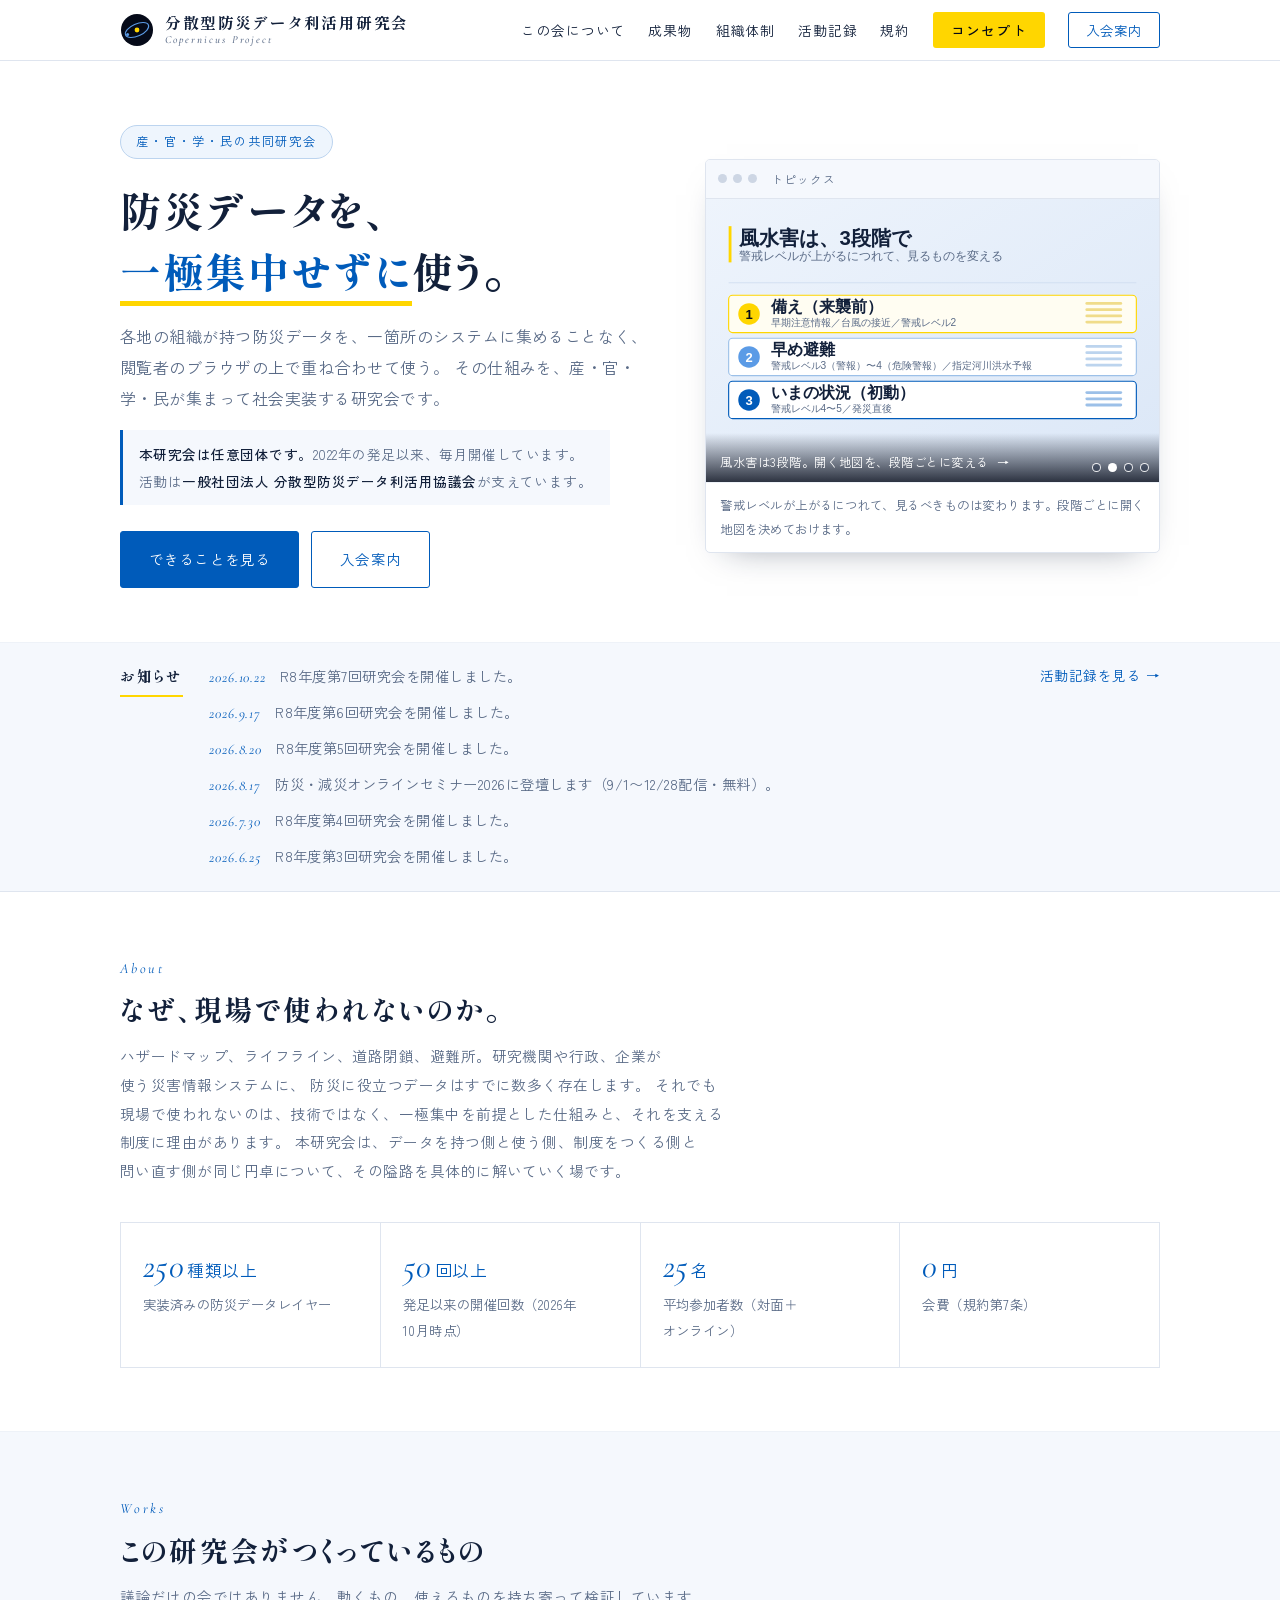
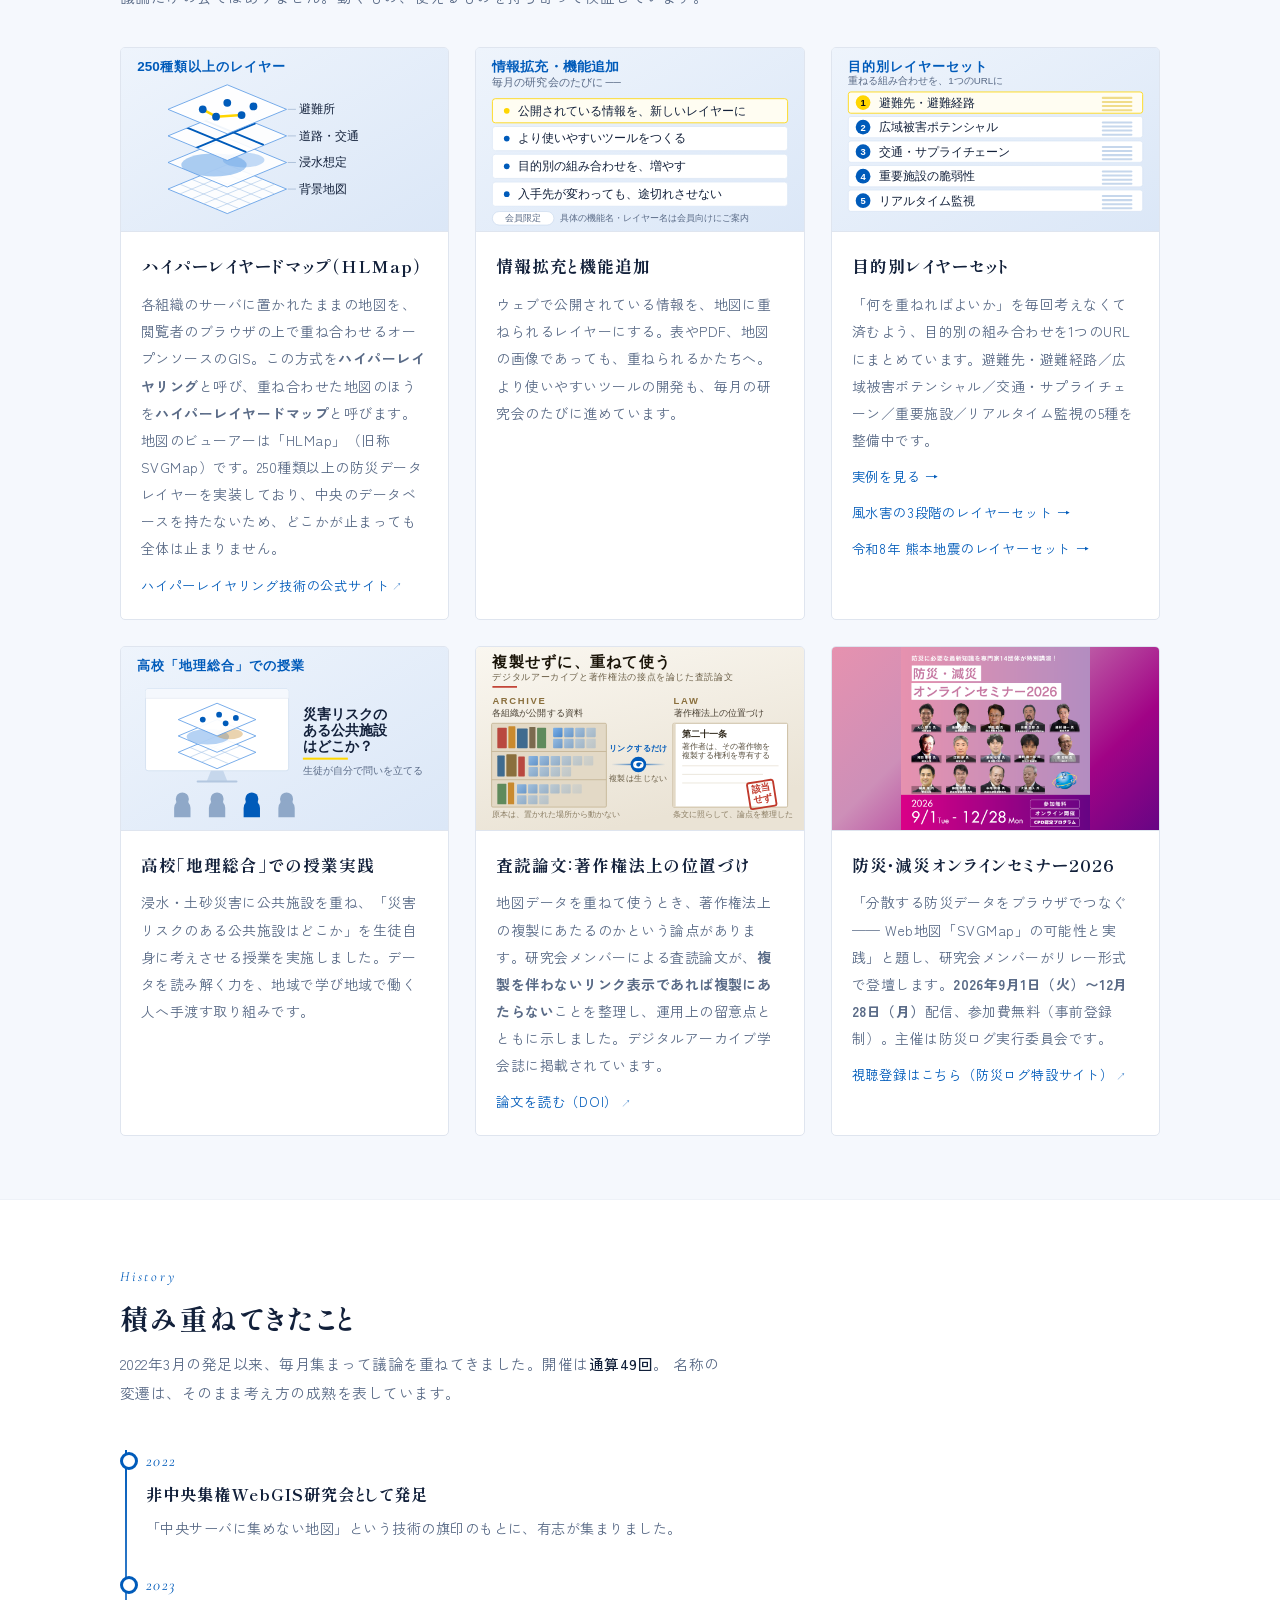
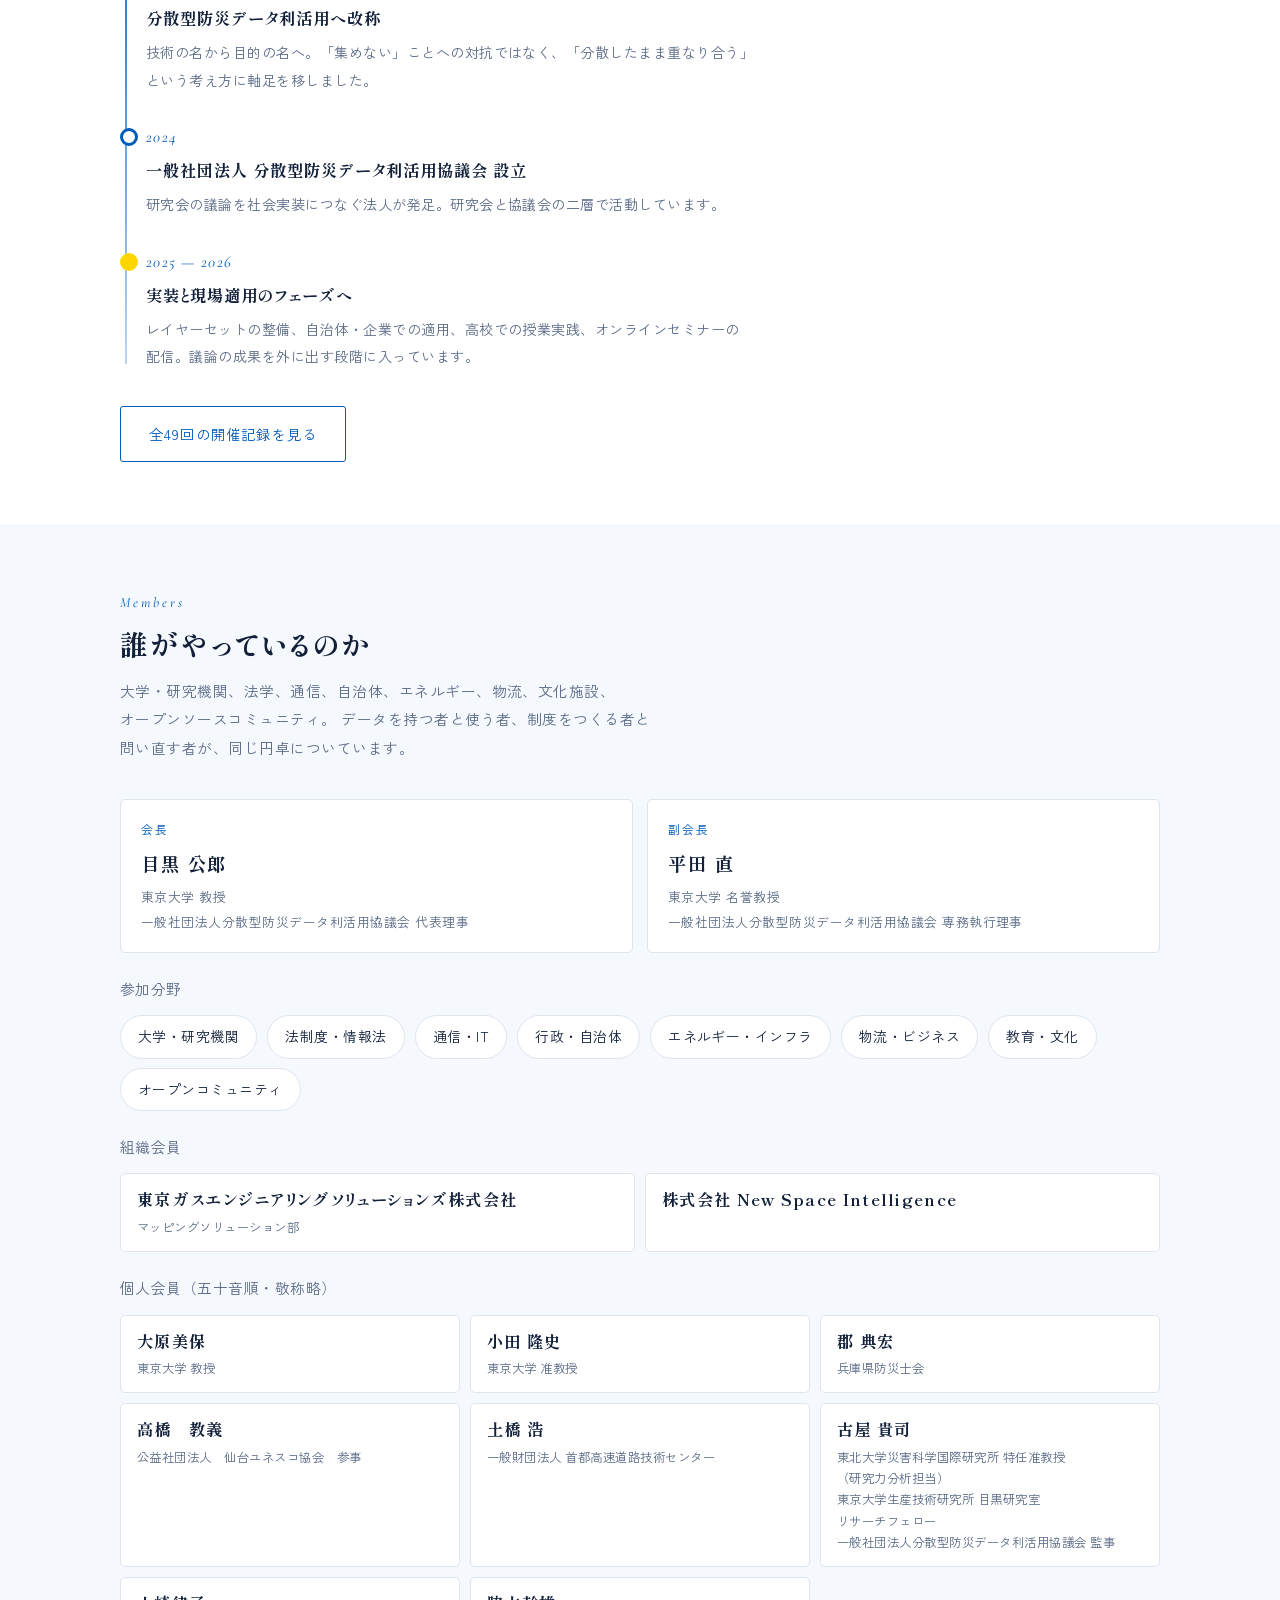
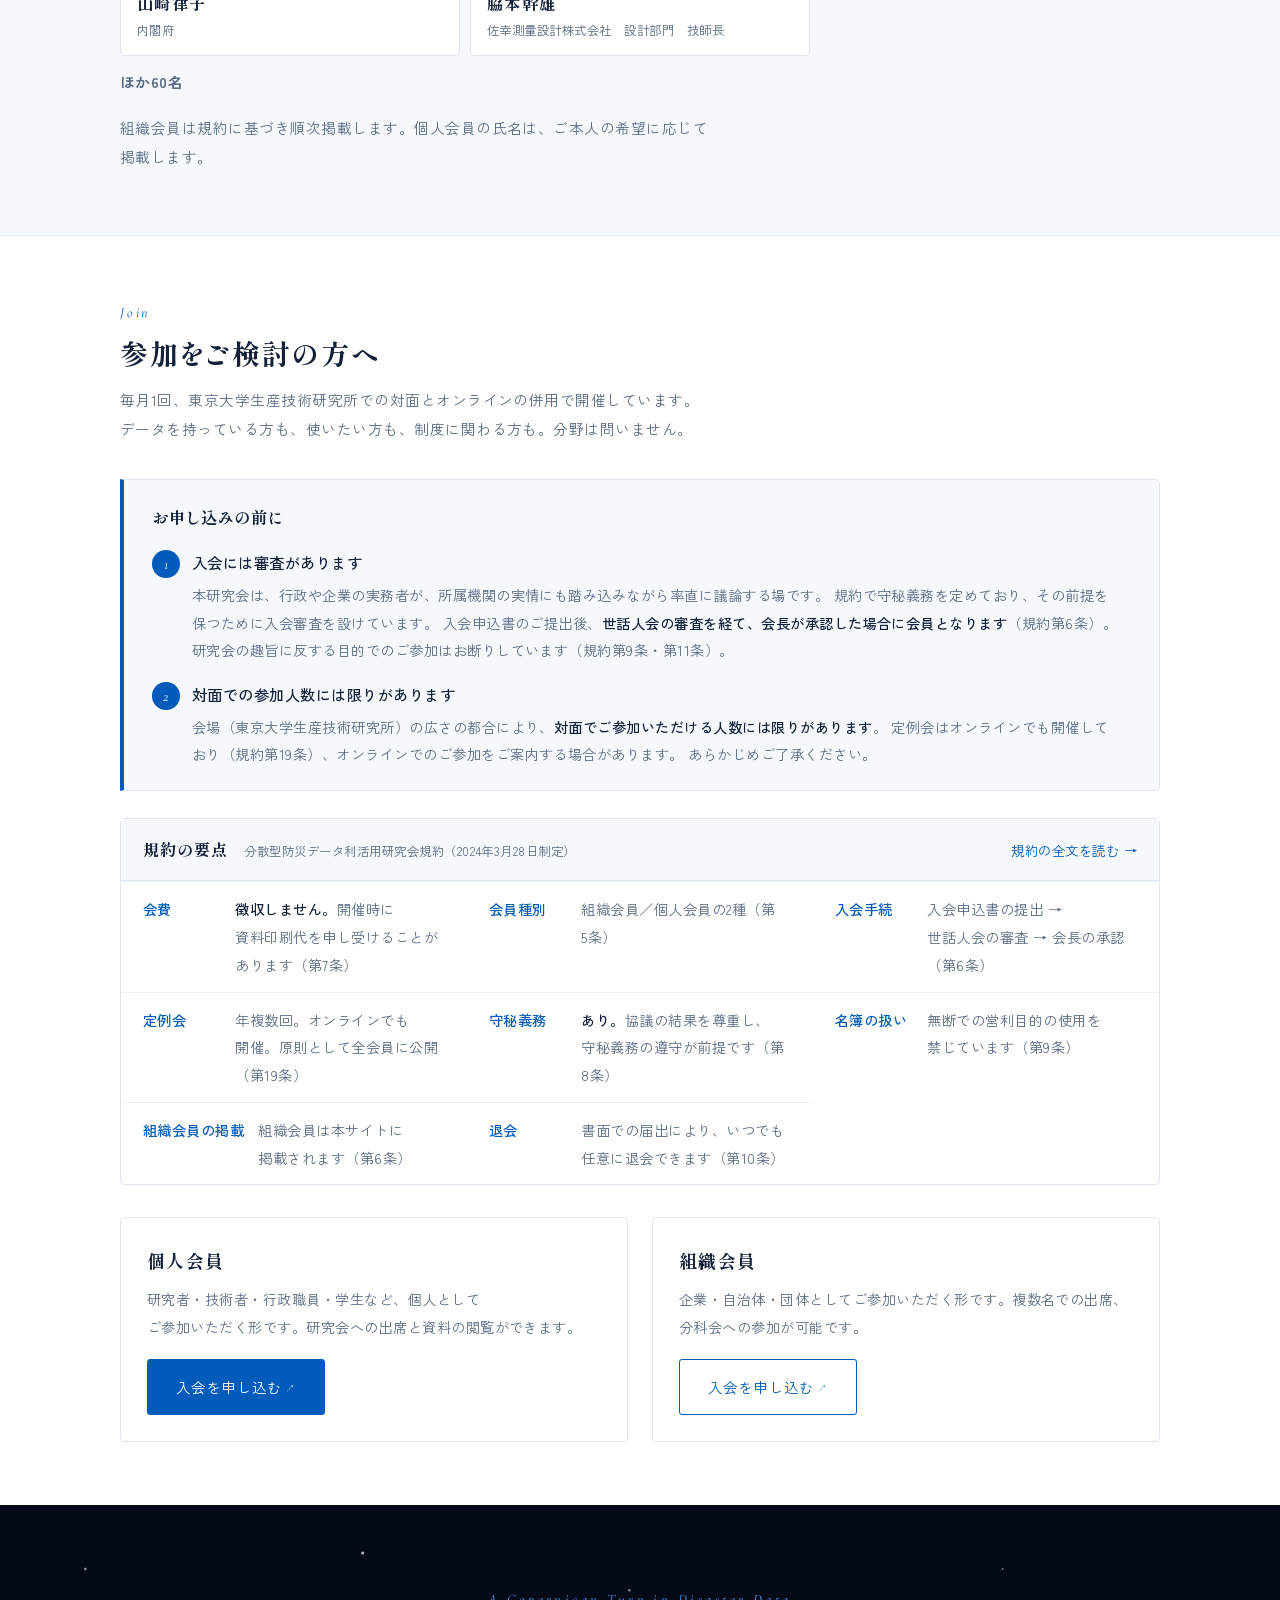
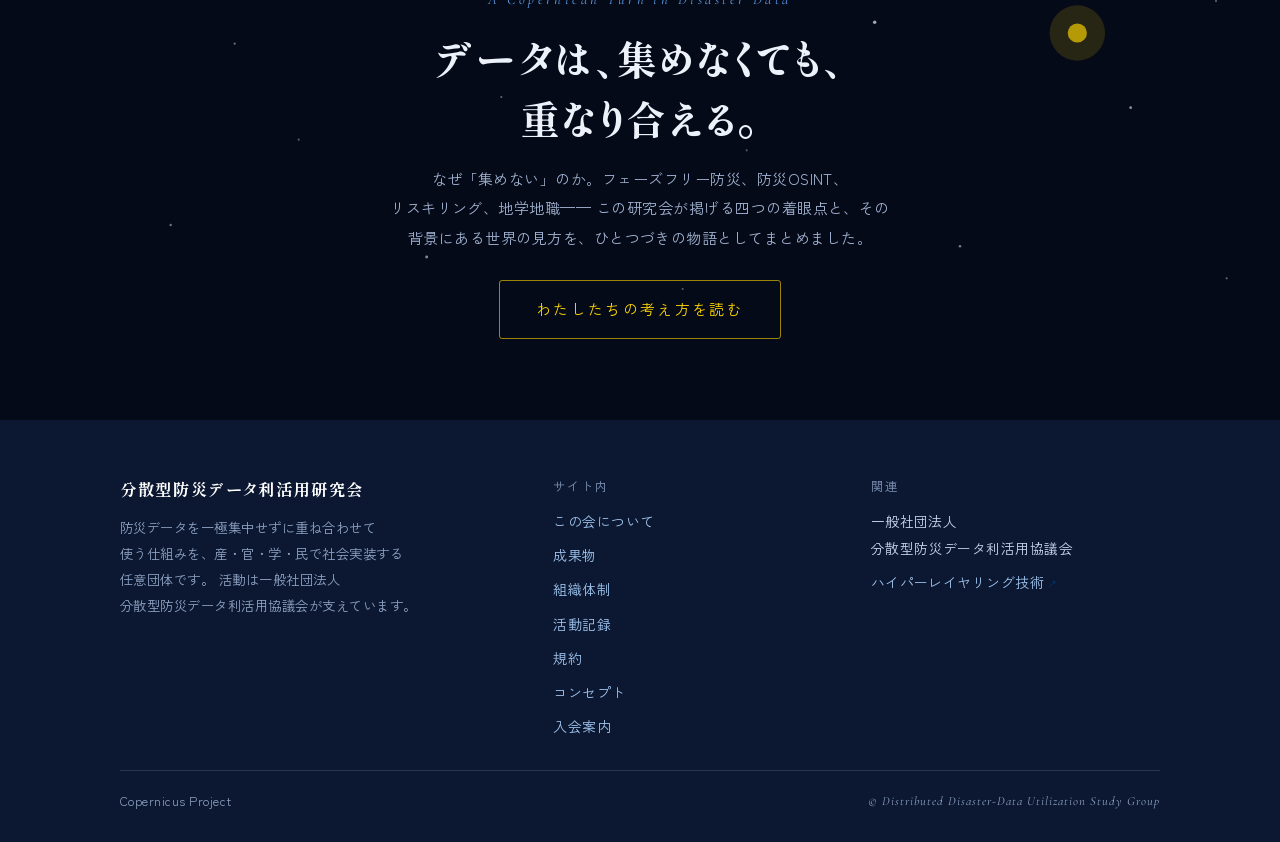
==== index.html @ 691c586a "風水害の定食を正式版にし、最初に開く地図を全国にする 第8回研究会（11/19）の決定2・決定3。  ・「暫定版」の表示を15か所から外した。layersets.html の meta・本文・お断り・" ====
﻿<!DOCTYPE html>
<html lang="ja">
<head>
<meta charset="utf-8">
<meta name="viewport" content="width=device-width, initial-scale=1">
<title>分散型防災データ利活用研究会｜防災データを、一極集中せずに使う</title>
<meta name="description" content="各地に散らばる防災データを、一箇所に集めることなくブラウザ上で重ね合わせて使う。その仕組みを産官学民で社会実装する研究会です。2022年の発足以来、毎月開催しています。">
<!-- サイトの企画・執筆・デザイン・実装。発行主体は研究会（下部のJSON-LDを参照） -->
<meta name="author" content="古屋 貴司 (Takashi Furuya)">
<!-- SEO:start -->
<!-- Google Search Console の所有権確認。ページの見た目には影響しない。削除すると確認が外れる -->
<meta name="google-site-verification" content="BHTIkplktdy_r1cbRWovv_weoWzR46BO6f8DPQbKhCU">
<link rel="canonical" href="https://copernicus.gr.jp/">
<meta property="og:type" content="website">
<meta property="og:site_name" content="分散型防災データ利活用研究会">
<meta property="og:locale" content="ja_JP">
<meta property="og:url" content="https://copernicus.gr.jp/">
<meta property="og:title" content="分散型防災データ利活用研究会｜防災データを、一極集中せずに使う">
<meta property="og:description" content="各地に散らばる防災データを、一箇所に集めることなくブラウザ上で重ね合わせて使う。その仕組みを産官学民で社会実装する研究会です。2022年の発足以来、毎月開催しています。">
<meta property="og:image" content="https://copernicus.gr.jp/ogp.png">
<meta property="og:image:width" content="1200">
<meta property="og:image:height" content="630">
<meta property="og:image:alt" content="データは、集めなくても、重なり合える。／分散型防災データ利活用研究会">
<meta name="twitter:card" content="summary_large_image">
<meta name="robots" content="index,follow,max-image-preview:large">
<script type="application/ld+json">
{
  "@context": "https://schema.org",
  "@type": "Organization",
  "@id": "https://copernicus.gr.jp/#organization",
  "name": "分散型防災データ利活用研究会",
  "alternateName": ["COPERNICUS研究会", "非中央集権WebGIS研究会", "Distributed Disaster-Data Utilization Study Group"],
  "url": "https://copernicus.gr.jp/",
  "logo": "https://copernicus.gr.jp/ogp.png",
  "foundingDate": "2022-03-31",
  "description": "各地に散らばる防災データを、一箇所に集めることなくブラウザ上で重ね合わせて使う仕組みを、産官学民で社会実装する研究会。",
  "parentOrganization": {
    "@type": "Organization",
    "name": "一般社団法人分散型防災データ利活用協議会"
  },
  "knowsAbout": ["防災データ", "ハイパーレイヤリング", "ハイパーレイヤードマップ", "HLMap", "分散型GIS", "ハザードマップ", "フェーズフリー防災", "防災OSINT", "オープンデータ"],
  "citation": {
    "@type": "ScholarlyArticle",
    "name": "ハイパーレイヤリングによる地図データの防災活用と著作権法上の課題：複製を伴わないリンク表示の合法性と運用上の留意点",
    "author": [
      { "@type": "Person", "name": "三浦 伸也" },
      { "@type": "Person", "name": "高木 悟" },
      { "@type": "Person", "name": "福井 健策" },
      { "@type": "Person", "name": "目黒 公郎" },
      { "@type": "Person", "name": "柴山 明寛" },
      { "@type": "Person", "name": "柴田 一雄" },
      { "@type": "Person", "name": "瀧田 佐登子" }
    ],
    "isPartOf": { "@type": "Periodical", "name": "デジタルアーカイブ学会誌" },
    "volumeNumber": "10",
    "issueNumber": "3",
    "datePublished": "2026",
    "pagination": "e22-e32",
    "identifier": "https://doi.org/10.24506/jsda.10.3_e22",
    "url": "https://doi.org/10.24506/jsda.10.3_e22"
  }
}
</script>

<!--
  サイトそのものの制作クレジット。
  author（＝creator）は個人、publisher は研究会。両者を分けておく。
  schema.org の producer は音楽アルバム・映画・TV/ラジオ番組などの制作を
  想定した語で、ウェブサイトには合わない。director は映像作品向け。
-->
<script type="application/ld+json">
{
  "@context": "https://schema.org",
  "@type": "WebSite",
  "@id": "https://copernicus.gr.jp/#website",
  "name": "分散型防災データ利活用研究会",
  "url": "https://copernicus.gr.jp/",
  "inLanguage": "ja",
  "publisher": { "@id": "https://copernicus.gr.jp/#organization" },
  "author": {
    "@type": "Person",
    "@id": "https://copernicus.gr.jp/#furuya",
    "name": "古屋 貴司",
    "alternateName": "Takashi Furuya"
  },
  "creator": { "@id": "https://copernicus.gr.jp/#furuya" }
}
</script>
<!-- SEO:end -->
<link rel="icon" type="image/svg+xml" href="data:image/svg+xml,%3Csvg xmlns='http://www.w3.org/2000/svg' viewBox='0 0 64 64'%3E%3Crect width='64' height='64' rx='12' fill='%23050a18'/%3E%3Cellipse cx='32' cy='32' rx='24' ry='11' fill='none' stroke='%235b9be6' stroke-width='3' transform='rotate(-24 32 32)'/%3E%3Ccircle cx='32' cy='32' r='6' fill='%23ffd600'/%3E%3Ccircle cx='14' cy='40' r='4' fill='%235b9be6'/%3E%3C/svg%3E">
<link rel="preconnect" href="https://fonts.googleapis.com">
<link rel="preconnect" href="https://fonts.gstatic.com" crossorigin>
<link href="https://fonts.googleapis.com/css2?family=Shippori+Mincho+B1:wght@500;700;800&family=Zen+Kaku+Gothic+New:wght@400;500;700&family=Cormorant+Garamond:ital,wght@1,400;1,500&display=swap" rel="stylesheet">
<!-- home.css を書き換えたら、末尾の数字を1つ増やしてください -->
<link rel="stylesheet" href="home.css?v=44">

<!-- アクセス解析（GoatCounter）。Cookieを使わず、IPアドレスとUser-Agentを保存しない。
     個人を識別せず、集計結果だけを残すため、同意バナーは置いていない。
     止めるときは、下の2行を消すだけでよい。 -->
<script data-goatcounter="https://copernicus-tokyo.goatcounter.com/count"
        async src="//gc.zgo.at/count.js"></script>
</head>
<body>

<header class="hd">
  <div class="hd__in">
    <a class="hd__brand" href="#top">
      <svg width="34" height="34" viewBox="0 0 34 34" aria-hidden="true">
        <circle cx="17" cy="17" r="16" fill="#050a18"/>
        <circle cx="17" cy="17" r="2.4" fill="#ffd600"/>
        <ellipse cx="17" cy="17" rx="12.5" ry="6" fill="none" stroke="#5b9be6" stroke-width="1.1" transform="rotate(-24 17 17)"/>
        <circle cx="7.6" cy="21.4" r="1.5" fill="#5b9be6"/>
      </svg>
      <span class="hd__name">分散型防災データ利活用研究会<small>Copernicus Project</small></span>
    </a>
    <nav>
      <ul class="hd__nav">
        <li><a href="#about">この会について</a></li>
        <li><a href="#works">成果物</a></li>
        <li><a href="#members">組織体制</a></li>
        <li><a href="records.html">活動記録</a></li>
        <li><a href="kiyaku.html">規約</a></li>
        <li class="is-story"><a href="story.html">コンセプト</a></li>
        <li><a class="hd__cta" href="#join">入会案内</a></li>
      </ul>
    </nav>
  </div>
</header>

<main id="top">

<!-- ============ ファーストビュー ============ -->
<section class="hero">
  <div class="wrap hero__grid">
    <div>
      <span class="hero__eyebrow">産・官・学・民の共同研究会</span>
      <h1>防災データを、<br><em>一極集中せずに</em>使う。</h1>
      <p class="hero__lead">
        各地の組織が持つ防災データを、一箇所のシステムに集めることなく、
        閲覧者のブラウザの上で重ね合わせて使う。
        その仕組みを、産・官・学・民が集まって社会実装する研究会です。
      </p>
      <p class="hero__org">
        <b>本研究会は任意団体です。</b>2022年の発足以来、毎月開催しています。
        活動は<b>一般社団法人 分散型防災データ利活用協議会</b>が支えています。
      </p>
      <div class="btns">
        <a class="btn btn--fill" href="#works">できることを見る</a>
        <a class="btn btn--line" href="#join">入会案内</a>
      </div>
    </div>

    <!-- 【要差し替え】実際の画面キャプチャに置き換えてください -->
    <figure class="shot">
      <div class="shot__bar">
        <span class="shot__dot"></span><span class="shot__dot"></span><span class="shot__dot"></span>
        <span class="shot__url" id="heroUrl">hyperlayering.org / …</span>
      </div>
      <!-- 画像の指定は同じフォルダの hero.js を編集してください。
           2枚以上書くと自動で切り替わります（1枚なら静止したまま） -->
      <div class="shot__body" id="heroShot">
        <img class="shot__img" src="fig-hero.svg" width="1600" height="1000"
             alt="各組織にデータを置いたまま、ブラウザの上で重ね合わせる仕組みの図">
      </div>
      <figcaption class="shot__cap" id="heroCap">1つのURLで、目的に応じたレイヤーの組み合わせをそのまま届けられます。</figcaption>
    </figure>
  </div>
</section>

<!-- ============ お知らせ（ヒーロー直下） ============
     本文は同じフォルダの news.js を編集してください -->
<section class="strip">
  <div class="wrap strip__in">
    <span class="strip__label">お知らせ</span>
    <div class="news" id="news">
      <div class="news__i"><span class="news__d">2026.10.22</span><span class="news__x">R8年度第7回研究会を開催しました。</span></div>
      <div class="news__i"><span class="news__d">2026.9.17</span><span class="news__x">R8年度第6回研究会を開催しました。</span></div>
    </div>
    <a class="strip__more" href="records.html">活動記録を見る</a>
  </div>
</section>

<!-- ============ この会について ============ -->
<section class="sec" id="about">
  <div class="wrap">
    <div class="sec__head rv">
      <span class="sec__label">About</span>
      <h2 class="sec__title">なぜ、現場で使われないのか。</h2>
      <p class="sec__note">
        ハザードマップ、ライフライン、道路閉鎖、避難所。研究機関や行政、企業が使う災害情報システムに、
        防災に役立つデータはすでに数多く存在します。
        それでも現場で使われないのは、技術ではなく、一極集中を前提とした仕組みと、それを支える制度に理由があります。
        本研究会は、データを持つ側と使う側、制度をつくる側と問い直す側が同じ円卓について、その隘路を具体的に解いていく場です。
      </p>
    </div>
    <div class="figs rv">
      <div class="fig">
        <div class="fig__v">250<span>種類以上</span></div>
        <div class="fig__k">実装済みの防災データレイヤー</div>
      </div>
      <div class="fig">
        <div class="fig__v">50<span>回以上</span></div>
        <div class="fig__k">発足以来の開催回数（2026年10月時点）</div>
      </div>
      <div class="fig">
        <div class="fig__v">25<span>名</span></div>
        <div class="fig__k">平均参加者数（対面＋オンライン）</div>
      </div>
      <div class="fig">
        <div class="fig__v">0<span>円</span></div>
        <div class="fig__k">会費（規約第7条）</div>
      </div>
    </div>
  </div>
</section>

<!-- ============ 成果物 ============ -->
<section class="sec sec--tint" id="works">
  <div class="wrap">
    <div class="sec__head rv">
      <span class="sec__label">Works</span>
      <h2 class="sec__title">この研究会がつくっているもの</h2>
      <p class="sec__note">議論だけの会ではありません。動くもの、使えるものを持ち寄って検証しています。</p>
    </div>
    <div class="works">

      <article class="work rv">
        <img class="work__img" src="fig-hyperlayering.svg" width="1600" height="900" loading="lazy"
             alt="行政・研究機関・民間・コミュニティのサーバにデータを置いたまま、閲覧者のブラウザの上で重ね合わせる仕組みの図">
        <div class="work__b">
          <h3 class="work__t">ハイパーレイヤードマップ（HLMap）</h3>
          <p class="work__d">各組織のサーバに置かれたままの地図を、閲覧者のブラウザの上で重ね合わせるオープンソースのGIS。この方式を<b>ハイパーレイヤリング</b>と呼び、重ね合わせた地図のほうを<b>ハイパーレイヤードマップ</b>と呼びます。地図のビューアーは「HLMap」（旧称 SVGMap）です。250種類以上の防災データレイヤーを実装しており、中央のデータベースを持たないため、どこかが止まっても全体は止まりません。</p>
          <a class="work__more" href="https://hyperlayering.org/" target="_blank" rel="noopener">ハイパーレイヤリング技術の公式サイト</a>
        </div>
      </article>
      <article class="work rv">
        <img class="work__img" src="fig-dev.svg" width="1600" height="900" loading="lazy"
             alt="毎月の研究会のたびに、公開情報の新規レイヤー化、より使いやすいツールの開発、目的別の組み合わせの拡充が重ねられていることを示す図">
        <div class="work__b">
          <h3 class="work__t">情報拡充と機能追加</h3>
          <p class="work__d">ウェブで公開されている情報を、地図に重ねられるレイヤーにする。表やPDF、地図の画像であっても、重ねられるかたちへ。より使いやすいツールの開発も、毎月の研究会のたびに進めています。</p>
        </div>
      </article>
      <article class="work rv">
        <img class="work__img" src="fig-layerset.svg" width="1600" height="900" loading="lazy"
             alt="避難先・避難経路、広域被害ポテンシャル、交通・サプライチェーン、重要施設の脆弱性、リアルタイム監視の5つのレイヤーセットの構成図">
        <div class="work__b">
          <h3 class="work__t">目的別レイヤーセット</h3>
          <p class="work__d">「何を重ねればよいか」を毎回考えなくて済むよう、目的別の組み合わせを1つのURLにまとめています。避難先・避難経路／広域被害ポテンシャル／交通・サプライチェーン／重要施設／リアルタイム監視の5種を整備中です。</p>
          <a class="work__more" href="layersets.html">実例を見る</a>
          <a class="work__more" href="layersets.html#storm">風水害の3段階のレイヤーセット</a>
          <a class="work__more" href="kumamoto.html">令和8年 熊本地震のレイヤーセット</a>
        </div>
      </article>
      <article class="work rv">
        <img class="work__img" src="fig-class.svg" width="1600" height="900" loading="lazy"
             alt="教室のスクリーンに浸水・土砂災害・公共施設を重ねた地図を映し、生徒が災害リスクのある公共施設を考える授業の図">
        <div class="work__b">
          <h3 class="work__t">高校「地理総合」での授業実践</h3>
          <p class="work__d">浸水・土砂災害に公共施設を重ね、「災害リスクのある公共施設はどこか」を生徒自身に考えさせる授業を実施しました。データを読み解く力を、地域で学び地域で働く人へ手渡す取り組みです。</p>
        </div>
      </article>
      <!-- 書誌情報は表示しない。カードが縦に伸びるため、data-citation とJSON-LDに持たせている -->
      <article class="work rv" data-citation="三浦伸也・高木悟・福井健策・目黒公郎・柴山明寛・柴田一雄・瀧田佐登子「ハイパーレイヤリングによる地図データの防災活用と著作権法上の課題：複製を伴わないリンク表示の合法性と運用上の留意点」デジタルアーカイブ学会誌 第10巻3号、2026年、e22–e32頁。"
               data-doi="10.24506/jsda.10.3_e22">
        <img class="work__img" src="fig-paper.svg" width="1600" height="900" loading="lazy"
             alt="各組織のサーバに置かれたままの地図データを、閲覧者のブラウザの上でのみ重ね合わせる仕組みの図。サーバ間で複製が生じないことを示す">
        <div class="work__b">
          <h3 class="work__t">査読論文：著作権法上の位置づけ</h3>
          <p class="work__d">地図データを重ねて使うとき、著作権法上の複製にあたるのかという論点があります。研究会メンバーによる査読論文が、<b>複製を伴わないリンク表示であれば複製にあたらない</b>ことを整理し、運用上の留意点とともに示しました。デジタルアーカイブ学会誌に掲載されています。</p>
          <a class="work__more" href="https://doi.org/10.24506/jsda.10.3_e22" target="_blank" rel="noopener">論文を読む（DOI）</a>
        </div>
      </article>
      <article class="work rv">
        <img class="work__img work__img--fit" src="bosailog.png" width="640" height="620" loading="lazy"
             alt="防災・減災オンラインセミナー2026の告知バナー。専門家14団体が特別講演。2026年9月1日（火）〜12月28日（月）、参加無料、オンライン開催、CPD認定プログラム">
        <div class="work__b">
          <h3 class="work__t">防災・減災オンラインセミナー2026</h3>
          <p class="work__d">「分散する防災データをブラウザでつなぐ ── Web地図「SVGMap」の可能性と実践」と題し、研究会メンバーがリレー形式で登壇します。<b>2026年9月1日（火）〜12月28日（月）</b>配信、参加費無料（事前登録制）。主催は防災ログ実行委員会です。</p>
          <a class="work__more" href="https://bousailog.com/banner_post/online2026/"
             target="_blank" rel="noopener">視聴登録はこちら（防災ログ特設サイト）</a>
        </div>
      </article>

    </div>
  </div>
</section>

<!-- ============ 活動記録 ============ -->
<section class="sec" id="history">
  <div class="wrap">
    <div class="sec__head rv">
      <span class="sec__label">History</span>
      <h2 class="sec__title">積み重ねてきたこと</h2>
      <p class="sec__note">
        2022年3月の発足以来、毎月集まって議論を重ねてきました。開催は<b style="color:var(--ink);font-weight:500">通算49回</b>。
        名称の変遷は、そのまま考え方の成熟を表しています。
      </p>
    </div>

    <div class="tl rv" style="margin-bottom:36px">
      <div class="tl__i">
        <span class="tl__y">2022</span>
        <h3 class="tl__t">非中央集権WebGIS研究会として発足</h3>
        <p class="tl__d">「中央サーバに集めない地図」という技術の旗印のもとに、有志が集まりました。</p>
      </div>
      <div class="tl__i">
        <span class="tl__y">2023</span>
        <h3 class="tl__t">分散型防災データ利活用へ改称</h3>
        <p class="tl__d">技術の名から目的の名へ。「集めない」ことへの対抗ではなく、「分散したまま重なり合う」という考え方に軸足を移しました。</p>
      </div>
      <div class="tl__i">
        <span class="tl__y">2024</span>
        <h3 class="tl__t">一般社団法人 分散型防災データ利活用協議会 設立</h3>
        <p class="tl__d">研究会の議論を社会実装につなぐ法人が発足。研究会と協議会の二層で活動しています。</p>
      </div>
      <div class="tl__i tl__i--now">
        <span class="tl__y">2025 — 2026</span>
        <h3 class="tl__t">実装と現場適用のフェーズへ</h3>
        <p class="tl__d">レイヤーセットの整備、自治体・企業での適用、高校での授業実践、オンラインセミナーの配信。議論の成果を外に出す段階に入っています。</p>
      </div>
    </div>

    <a class="btn btn--line rv" href="records.html">全49回の開催記録を見る</a>
  </div>
</section>

<!-- ============ 組織体制 ============ -->
<section class="sec sec--tint" id="members">
  <div class="wrap">
    <div class="sec__head rv">
      <span class="sec__label">Members</span>
      <h2 class="sec__title">誰がやっているのか</h2>
      <p class="sec__note">
        大学・研究機関、法学、通信、自治体、エネルギー、物流、文化施設、オープンソースコミュニティ。
        データを持つ者と使う者、制度をつくる者と問い直す者が、同じ円卓についています。
      </p>
    </div>

    <div class="people rv">
      <div class="person">
        <div class="person__r">会長</div>
        <div class="person__n">目黒 公郎</div>
        <div class="person__o">東京大学 教授<br>
          一般社団法人分散型防災データ利活用協議会 代表理事</div>
      </div>
      <div class="person">
        <div class="person__r">副会長</div>
        <div class="person__n">平田 直</div>
        <div class="person__o">東京大学 名誉教授<br>
          一般社団法人分散型防災データ利活用協議会 専務執行理事</div>
      </div>
    </div>

    <p class="sec__note rv" style="margin:0 0 12px">参加分野</p>
    <div class="orgs rv">
      <span class="org">大学・研究機関</span>
      <span class="org">法制度・情報法</span>
      <span class="org">通信・IT</span>
      <span class="org">行政・自治体</span>
      <span class="org">エネルギー・インフラ</span>
      <span class="org">物流・ビジネス</span>
      <span class="org">教育・文化</span>
      <span class="org">オープンコミュニティ</span>
    </div>
    <!-- 掲載はご本人・ご担当者の指定した文字列をそのまま使う。事務局が推測で補わない。
         並びは、組織名・氏名の五十音順（和文のあとに英字）。 -->
    <p class="sec__note rv" style="margin:22px 0 12px">組織会員</p>
    <ul class="mems rv">
      <li class="mem"><span class="mem__n">東京ガスエンジニアリングソリューションズ株式会社</span><span class="mem__o">マッピングソリューション部</span></li>
      <li class="mem"><span class="mem__n">株式会社 New Space Intelligence</span></li>
    </ul>

    <p class="sec__note rv" style="margin:22px 0 12px">個人会員（五十音順・敬称略）</p>
    <ul class="mems rv">
      <li class="mem"><span class="mem__n">大原美保</span><span class="mem__o">東京大学 教授</span></li>
      <li class="mem"><span class="mem__n">小田 隆史</span><span class="mem__o">東京大学 准教授</span></li>
      <li class="mem"><span class="mem__n">郡 典宏</span><span class="mem__o">兵庫県防災士会</span></li>
      <li class="mem"><span class="mem__n">高橋　教義</span><span class="mem__o">公益社団法人　仙台ユネスコ協会　参事</span></li>
      <li class="mem"><span class="mem__n">土橋 浩</span><span class="mem__o">一般財団法人 首都高速道路技術センター</span></li>
      <li class="mem"><span class="mem__n">古屋 貴司</span><span class="mem__o">東北大学災害科学国際研究所 特任准教授（研究力分析担当）<br>東京大学生産技術研究所 目黒研究室 リサーチフェロー<br>一般社団法人分散型防災データ利活用協議会 監事</span></li>
      <li class="mem"><span class="mem__n">山崎律子</span><span class="mem__o">内閣府</span></li>
      <li class="mem"><span class="mem__n">脇本幹雄</span><span class="mem__o">佐幸測量設計株式会社　設計部門　技師長</span></li>
    </ul>
    <p class="sec__note rv" style="margin:12px 0 0"><b>ほか60名</b></p>

    <p class="sec__note rv" style="margin-top:18px">
      組織会員は規約に基づき順次掲載します。個人会員の氏名は、ご本人の希望に応じて掲載します。
    </p>
  </div>
</section>

<!-- ============ 入会案内 ============ -->
<section class="sec" id="join">
  <div class="wrap">
    <div class="sec__head rv">
      <span class="sec__label">Join</span>
      <h2 class="sec__title">参加をご検討の方へ</h2>
      <p class="sec__note">
        毎月1回、東京大学生産技術研究所での対面とオンラインの併用で開催しています。
        データを持っている方も、使いたい方も、制度に関わる方も。分野は問いません。
      </p>
    </div>

    <!-- 入会にあたっての前提。会長の懸念（審査・対面定員）への明示 -->
    <div class="notice rv">
      <p class="notice__t">お申し込みの前に</p>
      <ul class="notice__l">
        <li>
          <span class="notice__n">1</span>
          <div>
            <p class="notice__h">入会には審査があります</p>
            <p class="notice__d">
              本研究会は、行政や企業の実務者が、所属機関の実情にも踏み込みながら率直に議論する場です。
              規約で守秘義務を定めており、その前提を保つために入会審査を設けています。
              入会申込書のご提出後、<b>世話人会の審査を経て、会長が承認した場合に会員となります</b>（規約第6条）。
              研究会の趣旨に反する目的でのご参加はお断りしています（規約第9条・第11条）。
            </p>
          </div>
        </li>
        <li>
          <span class="notice__n">2</span>
          <div>
            <p class="notice__h">対面での参加人数には限りがあります</p>
            <p class="notice__d">
              会場（東京大学生産技術研究所）の広さの都合により、<b>対面でご参加いただける人数には限りがあります</b>。
              定例会はオンラインでも開催しており（規約第19条）、オンラインでのご参加をご案内する場合があります。
              あらかじめご了承ください。
            </p>
          </div>
        </li>
      </ul>
    </div>

    <!-- 規約の要点。全文は kiyaku.html -->
    <div class="terms rv">
      <div class="terms__h">
        <span class="terms__t">規約の要点</span>
        <span class="terms__meta">分散型防災データ利活用研究会規約（2024年3月28日制定）</span>
        <a class="terms__link" href="kiyaku.html">規約の全文を読む</a>
      </div>
      <ul class="terms__list">
        <li><span class="terms__k">会費</span><span class="terms__v"><b>徴収しません。</b>開催時に資料印刷代を申し受けることがあります（第7条）</span></li>
        <li><span class="terms__k">会員種別</span><span class="terms__v">組織会員／個人会員の2種（第5条）</span></li>
        <li><span class="terms__k">入会手続</span><span class="terms__v">入会申込書の提出 → 世話人会の審査 → 会長の承認（第6条）</span></li>
        <li><span class="terms__k">定例会</span><span class="terms__v">年複数回。オンラインでも開催。原則として全会員に公開（第19条）</span></li>
        <li><span class="terms__k">守秘義務</span><span class="terms__v"><b>あり。</b>協議の結果を尊重し、守秘義務の遵守が前提です（第8条）</span></li>
        <li><span class="terms__k">名簿の扱い</span><span class="terms__v">無断での営利目的の使用を禁じています（第9条）</span></li>
        <li><span class="terms__k">組織会員の掲載</span><span class="terms__v">組織会員は本サイトに掲載されます（第6条）</span></li>
        <li><span class="terms__k">退会</span><span class="terms__v">書面での届出により、いつでも任意に退会できます（第10条）</span></li>
      </ul>
    </div>

    <div class="join">
      <div class="join__c rv">
        <h3 class="join__t">個人会員</h3>
        <p class="join__d">研究者・技術者・行政職員・学生など、個人としてご参加いただく形です。研究会への出席と資料の閲覧ができます。</p>
        <a class="btn btn--fill" href="https://docs.google.com/forms/d/e/1FAIpQLSdOlF8jZ-tLmGzOeHxR-rBc-UdF2_WeC-7fi5ABZqQSvOvMQw/viewform"
           target="_blank" rel="noopener">入会を申し込む</a>
      </div>
      <div class="join__c rv">
        <h3 class="join__t">組織会員</h3>
        <p class="join__d">企業・自治体・団体としてご参加いただく形です。複数名での出席、分科会への参加が可能です。</p>
        <a class="btn btn--line" href="https://docs.google.com/forms/d/e/1FAIpQLSdcbIn1FHETQGUpBhVxq96m0Fc4Jzv81zRjyqywgv9YxIB4LQ/viewform"
           target="_blank" rel="noopener">入会を申し込む</a>
      </div>
    </div>
  </div>
</section>

</main>

<!-- ============ ブランドページへの誘導 ============ -->
<section class="gate">
  <svg class="gate__stars" aria-hidden="true" preserveAspectRatio="none" viewBox="0 0 1200 400">
    <g fill="#ffffff">
      <circle cx="80" cy="60" r="1.2" opacity=".7"/><circle cx="220" cy="130" r="1" opacity=".5"/>
      <circle cx="340" cy="45" r="1.5" opacity=".8"/><circle cx="470" cy="180" r="1" opacity=".45"/>
      <circle cx="590" cy="80" r="1.2" opacity=".6"/><circle cx="700" cy="230" r="1" opacity=".4"/>
      <circle cx="820" cy="110" r="1.6" opacity=".75"/><circle cx="940" cy="60" r="1" opacity=".5"/>
      <circle cx="1060" cy="190" r="1.3" opacity=".65"/><circle cx="1140" cy="90" r="1" opacity=".45"/>
      <circle cx="160" cy="300" r="1.1" opacity=".5"/><circle cx="400" cy="330" r="1.4" opacity=".6"/>
      <circle cx="640" cy="360" r="1" opacity=".4"/><circle cx="900" cy="320" r="1.2" opacity=".55"/>
      <circle cx="1150" cy="350" r="1" opacity=".45"/><circle cx="280" cy="220" r="1" opacity=".4"/>
    </g>
    <circle cx="1010" cy="120" r="26" fill="#ffd600" opacity=".16"/>
    <circle cx="1010" cy="120" r="9" fill="#ffd600" opacity=".8"/>
  </svg>
  <div class="wrap gate__in">
    <p class="gate__label">A Copernican Turn in Disaster Data</p>
    <h2 class="gate__t">データは、集めなくても、<br>重なり合える。</h2>
    <p class="gate__d">
      なぜ「集めない」のか。フェーズフリー防災、防災OSINT、リスキリング、地学地職——
      この研究会が掲げる四つの着眼点と、その背景にある世界の見方を、ひとつづきの物語としてまとめました。
    </p>
    <a class="gate__btn" href="story.html">わたしたちの考え方を読む</a>
  </div>
</section>

<footer class="ft">
  <div class="wrap">
    <div class="ft__grid">
      <div>
        <div class="ft__n">分散型防災データ利活用研究会</div>
        <p class="ft__d">
          防災データを一極集中せずに重ね合わせて使う仕組みを、産・官・学・民で社会実装する任意団体です。
          活動は一般社団法人 分散型防災データ利活用協議会が支えています。
        </p>
      </div>
      <div>
        <div class="ft__h">サイト内</div>
        <!-- ヘッダーと同じ並び。ページ内→別ページ→入会案内の順 -->
        <ul class="ft__l">
          <li><a href="#about">この会について</a></li>
          <li><a href="#works">成果物</a></li>
          <li><a href="#members">組織体制</a></li>
          <li><a href="records.html">活動記録</a></li>
          <li><a href="kiyaku.html">規約</a></li>
          <li><a href="story.html">コンセプト</a></li>
          <li><a href="#join">入会案内</a></li>
        </ul>
      </div>
      <div>
        <div class="ft__h">関連</div>
        <ul class="ft__l">
          <!-- 協議会サイトは仮作成のため、いまはリンクを張っていません。
               東條さんが作成中のものが公開されしだい、次の1行に戻してください。
               <li><a href="https://（新しいURL）" target="_blank" rel="noopener">一般社団法人 分散型防災データ利活用協議会</a></li> -->
          <li><span class="ft__nolink">一般社団法人 分散型防災データ利活用協議会</span></li>
          <li><a href="https://hyperlayering.org/" target="_blank" rel="noopener">ハイパーレイヤリング技術</a></li>
        </ul>
      </div>
    </div>
    <div class="ft__b">
      <span>Copernicus Project</span>
      <span class="ft__c">© Distributed Disaster-Data Utilization Study Group</span>
    </div>
  </div>
</footer>

<!-- お知らせのデータ。ローカルでファイルを直接開いた場合にも読めるよう、
     テキストファイルではなくスクリプトとして読み込んでいます -->
<script src="hero.js?v=11"></script>
<script src="news.js?v=2"></script>
<script>
(function(){
  "use strict";

  /* ----- トップのスライド（hero.js の内容で組み立てる） -----
     1枚なら静止。2枚以上で6秒ごとに切り替わる。
     「視差を減らす」設定の端末では自動切替を行わない。 */
  (function(){
    var box = document.getElementById("heroShot");
    if(!box || typeof window.HERO !== "string") return;

    var items = window.HERO.split(/\r?\n/)
      .map(function(l){ return l.replace(/\s+$/, ""); })
      .filter(function(l){ return l.trim() && l.trim().charAt(0) !== "#"; })
      .map(function(l){
        var c = l.split("	").map(function(s){ return s.trim(); });
        var a = c[1] || "";
        /* 説明文が * で始まる画像は、画像に重なる説明帯を出さない。
           （バナーのように、文字が画像の中にすでに入っている場合）
           * を外した文は、読み上げソフト用の説明として使う */
        var bare = a.charAt(0) === "*";
        if (bare) a = a.slice(1).replace(/^[ 　]+/, "");
        return { src:c[0], alt:a, bare:bare, href:c[2] || "",
                 url:c[3] || "", cap:c[4] || "" };
      })
      .filter(function(o){ return o.src; });
    if(items.length < 2) return;          /* 1枚のときはHTMLのまま */

    var html = "";
    items.forEach(function(o, i){
      var img = '<img class="shot__img" src="' + o.src + '" width="1600" height="1000" alt="' +
                o.alt.replace(/"/g, "&quot;") + '"' + (i ? ' loading="lazy"' : '') + '>';
      /* 外部のページは新しいタブで開く */
      var ext = /^https?:/.test(o.href) ? ' target="_blank" rel="noopener"' : '';
      html += '<div class="shot__slide' + (i ? '' : ' is-on') + '" aria-hidden="' + (i ? 'true' : 'false') + '">' +
              (o.href ? '<a href="' + o.href + '"' + ext + '>' + img +
                        (o.bare
                          ? '<span class="shot__tag shot__tag--min"><i>→</i></span>'
                          : '<span class="shot__tag">' + o.alt.replace(/[<>]/g, "") + '<i>→</i></span>') +
                        '</a>' : img) +
              '</div>';
    });
    html += '<div class="shot__dots" role="tablist" aria-label="トップ画像の切り替え">';
    items.forEach(function(o, i){
      html += '<button class="shot__dot2' + (i ? '' : ' is-on') + '" role="tab" type="button" ' +
              'aria-selected="' + (i ? 'false' : 'true') + '" aria-label="' + (i+1) + '枚目"></button>';
    });
    html += '</div>';
    box.innerHTML = html;

    var slides = box.querySelectorAll(".shot__slide");
    var dots   = box.querySelectorAll(".shot__dot2");
    var cur = 0, timer = null;

    var urlEl = document.getElementById("heroUrl");
    var capEl = document.getElementById("heroCap");
    function show(n){
      cur = (n + slides.length) % slides.length;
      /* 枠のアドレスと下の説明文は、スライドごとに差し替える。
         hero.js で指定がなければ、その枠は空にする（前の画像の文言が残らないように） */
      if(urlEl) urlEl.textContent = items[cur].url;
      if(capEl){
        capEl.textContent = items[cur].cap;
        capEl.style.display = items[cur].cap ? "" : "none";
      }
      slides.forEach(function(el, i){
        el.classList.toggle("is-on", i === cur);
        el.setAttribute("aria-hidden", i === cur ? "false" : "true");
      });
      dots.forEach(function(el, i){
        el.classList.toggle("is-on", i === cur);
        el.setAttribute("aria-selected", i === cur ? "true" : "false");
      });
    }
    /* 切り替えの間隔（ミリ秒）。1000 で1秒。
       短くしすぎると読み終わる前に変わってしまうため、4000〜6000 を目安に */
    var INTERVAL = 5000;
    function start(){ stop(); timer = setInterval(function(){ show(cur+1); }, INTERVAL); }
    function stop(){ if(timer){ clearInterval(timer); timer = null; } }

    dots.forEach(function(el, i){
      el.addEventListener("click", function(){ show(i); stop(); });
    });
    /* 読んでいる最中に切り替わらないよう、指や視線が乗ったら止める */
    box.addEventListener("mouseenter", stop);
    box.addEventListener("mouseleave", start);
    box.addEventListener("focusin", stop);
    box.addEventListener("focusout", start);
    document.addEventListener("visibilitychange", function(){
      if(document.hidden){ stop(); } else { start(); }
    });

    if(!window.matchMedia("(prefers-reduced-motion: reduce)").matches) start();
  })();

  /* ----- 出現アニメーション ----- */
  var els = document.querySelectorAll(".rv");
  if("IntersectionObserver" in window &&
     !window.matchMedia("(prefers-reduced-motion: reduce)").matches){
    var io = new IntersectionObserver(function(es){
      es.forEach(function(e){ if(e.isIntersecting){ e.target.classList.add("on"); io.unobserve(e.target); } });
    },{threshold:.15,rootMargin:"0px 0px -40px 0px"});
    els.forEach(function(el){ io.observe(el); });
  }else{
    els.forEach(function(el){ el.classList.add("on"); });
  }

  /* ----- お知らせ: news.js を読み込んで差し替える -----
     1行1件。「日付 半角スペース 本文」。# 行と空行は無視。
     読み込めない場合はHTMLに書かれた予備の項目がそのまま残ります。 */
  var box = document.getElementById("news");
  if(box && typeof window.NEWS === "string"){
    var esc = function(s){ return String(s).replace(/[&<>"]/g, function(c){
      return {"&":"&amp;","<":"&lt;",">":"&gt;","\"":"&quot;"}[c]; }); };
    var items = window.NEWS.split(/\r?\n/)
      .map(function(l){ return l.trim(); })
      .filter(function(l){ return l && l.charAt(0) !== "#"; })
      .slice(0, 6);
    if(items.length){
      box.innerHTML = items.map(function(l){
        var m = l.match(/^(\d{4}[.\-\/]\d{1,2}[.\-\/]\d{1,2})[ \t　]+(.+)$/);
        return '<div class="news__i">' +
               '<span class="news__d">' + esc(m ? m[1] : "") + '</span>' +
               '<span class="news__x">' + esc(m ? m[2] : l) + '</span></div>';
      }).join("");
    }
  }
})();
</script>
</body>
</html>
---- home.css ----
@charset "utf-8";
/* ============================================================
   分散型防災データ利活用研究会 — 入り口ページ（index.html）
   ------------------------------------------------------------
   白ベースの実用的な入り口。ブランドページ（story.html）とは
   別のスタイルシートで、配色・書体だけを共有します。
   ============================================================ */

:root{
  --ink:#12203a;          /* 本文 */
  --ink-soft:#5a6b87;     /* 補助文 */
  --line:#dfe5ef;
  --line-soft:#eef2f8;
  --bg:#ffffff;
  --bg-tint:#f5f8fd;
  --blue:#005bba;
  --blue-deep:#00397a;
  --sun:#ffd600;
  --void:#050a18;
  --astral:#5b9be6;
  --mincho:"Shippori Mincho B1",serif;
  --gothic:"Zen Kaku Gothic New",sans-serif;
  --latin:"Cormorant Garamond",serif;
  --wrap:1120px;
}
*{margin:0;padding:0;box-sizing:border-box}
/* html に overflow を指定するとヘッダーの position:sticky が効かなくなるため、
   ここでは指定しない（body 側の指定だけで足りる） */
html{scroll-behavior:smooth}
@media (prefers-reduced-motion:reduce){html{scroll-behavior:auto}}
body{
  background:var(--bg);color:var(--ink);
  font-family:var(--gothic);font-weight:400;
  line-height:1.95;letter-spacing:.03em;
  font-feature-settings:"palt";
  word-break:auto-phrase;
  overflow-x:hidden;
}
img{max-width:100%;display:block}
a{color:var(--blue);text-decoration:none}
a:hover{text-decoration:underline}
:focus-visible{outline:2px solid var(--blue);outline-offset:3px;border-radius:2px}
.wrap{max-width:var(--wrap);margin:0 auto;padding:0 clamp(20px,5vw,40px)}

/* ---------- header ---------- */
.hd{
  position:sticky;top:0;z-index:50;background:rgba(255,255,255,.94);
  backdrop-filter:blur(10px);-webkit-backdrop-filter:blur(10px);
  border-bottom:1px solid var(--line);
}
.hd__in{display:flex;align-items:center;justify-content:space-between;gap:20px;
  max-width:var(--wrap);margin:0 auto;padding:12px clamp(20px,5vw,40px)}
.hd__brand{display:flex;align-items:center;gap:11px;color:var(--ink)}
.hd__brand:hover{text-decoration:none}
.hd__name{font-family:var(--mincho);font-weight:700;font-size:.98rem;letter-spacing:.1em;line-height:1.35}
.hd__name small{display:block;font-family:var(--latin);font-style:italic;font-weight:500;
  font-size:.68rem;letter-spacing:.18em;color:var(--ink-soft)}
.hd__nav{display:flex;align-items:center;gap:clamp(12px,1.8vw,26px);list-style:none}
.hd__nav a{color:var(--ink);font-size:.86rem;letter-spacing:.06em}
.hd__nav a:hover{color:var(--blue);text-decoration:none}
/* コンセプト＝黄のベタ塗り。この会がいちばん読んでほしいもの */
.hd__nav .is-story a{
  background:var(--sun);color:var(--void);font-weight:500;
  border-radius:3px;padding:8px 18px;letter-spacing:.08em;white-space:nowrap;
  transition:background .3s,box-shadow .3s;
}
.hd__nav .is-story a:hover{
  background:#ffe14d;color:var(--void);text-decoration:none;
  box-shadow:0 4px 14px -6px rgba(255,214,0,.9);
}
/* 入会案内＝青の枠線。控えめに常設する
   （.hd__nav a より詳細度を上げないと文字色が上書きされる） */
.hd__nav .hd__cta{
  background:#fff;color:var(--blue);border:1px solid var(--blue);border-radius:3px;
  padding:7px 17px;font-size:.84rem;letter-spacing:.08em;white-space:nowrap;
  transition:background .3s;
}
.hd__nav .hd__cta:hover{background:#eef5fd;color:var(--blue);text-decoration:none}
/* 狭い画面ではメニューを2段目へ送り、横スクロールで全項目に届くようにする。
   以前はここで display:none としていたが、スマートフォンから活動記録・規約・
   コンセプトへ移動する手段がヘッダーから失われるため取りやめた */
@media (max-width:900px){
  .hd__in{flex-wrap:wrap;justify-content:flex-start;gap:10px 0;padding-bottom:8px}
  .hd__brand{flex:none}
  .hd__in nav{
    order:3;width:100%;overflow-x:auto;overscroll-behavior-x:contain;
    scrollbar-width:none;-ms-overflow-style:none;
    margin:0 calc(-1 * clamp(20px,5vw,40px));
    padding:2px clamp(20px,5vw,40px);
  }
  .hd__in nav::-webkit-scrollbar{display:none}
  .hd__nav{flex-wrap:nowrap;gap:16px}
  .hd__nav li{flex:none}
  .hd__nav a{font-size:.82rem;white-space:nowrap}
  .hd__nav .is-story a{padding:6px 14px}
  .hd__nav .hd__cta{padding:5px 13px;font-size:.8rem}
}

/* ---------- hero ---------- */
.hero{padding:clamp(44px,7vh,76px) 0 clamp(36px,6vh,60px);border-bottom:1px solid var(--line-soft)}
.hero__grid{display:grid;grid-template-columns:1.08fr .92fr;gap:clamp(28px,4vw,56px);align-items:center}
.hero__eyebrow{
  display:inline-block;font-size:.76rem;letter-spacing:.16em;color:var(--blue);
  border:1px solid #bcd4ef;background:#eef5fd;border-radius:99px;padding:4px 15px;margin-bottom:20px;
}
.hero h1{
  font-family:var(--mincho);font-weight:800;
  font-size:clamp(1.6rem,3.5vw,2.55rem);line-height:1.5;letter-spacing:.04em;margin-bottom:20px;
}
.hero h1 em{font-style:normal;color:var(--blue);border-bottom:5px solid var(--sun);padding-bottom:1px}
.hero__lead{font-size:1rem;color:var(--ink-soft);max-width:34em;margin-bottom:16px}
.hero__org{
  font-size:.85rem;color:var(--ink-soft);background:var(--bg-tint);
  border-left:3px solid var(--blue);padding:11px 16px;margin-bottom:26px;max-width:36em;
}
.hero__org b{color:var(--ink);font-weight:500}
.btns{display:flex;flex-wrap:wrap;gap:12px}
.btn{
  display:inline-block;padding:13px 28px;border-radius:3px;
  font-size:.9rem;letter-spacing:.08em;border:1px solid var(--blue);
}
.btn--fill{background:var(--blue);color:#fff}
.btn--fill:hover{background:var(--blue-deep);color:#fff;text-decoration:none}
.btn--line{background:#fff;color:var(--blue)}
.btn--line:hover{background:#eef5fd;text-decoration:none}
/* 画面例 */
.shot{border:1px solid var(--line);border-radius:5px;overflow:hidden;background:#fff;
  box-shadow:0 14px 34px -22px rgba(18,32,58,.5)}
.shot__bar{display:flex;align-items:center;gap:6px;padding:8px 12px;background:var(--bg-tint);
  border-bottom:1px solid var(--line)}
.shot__dot{width:9px;height:9px;border-radius:50%;background:#cdd6e4}
/* 枠の見出し。アドレス風にも、「トピックス」のような見出しにも使う。
   和文が入ると欧文斜体では不自然なので、和文が含まれる場合に備えて書体は本文と同系にする */
.shot__url{margin-left:8px;font-size:.72rem;letter-spacing:.08em;color:var(--ink-soft)}
.shot__url:lang(en){font-family:var(--latin);font-style:italic}
.shot__body{aspect-ratio:16/10;display:flex;align-items:center;justify-content:center;
  background:linear-gradient(160deg,#eaf1fb,#dce8f7);position:relative}
.shot__ph{text-align:center;color:#8496b3;font-size:.8rem;letter-spacing:.08em;padding:20px}
.shot__ph strong{display:block;font-size:.9rem;color:#5f7390;margin-bottom:6px}
.shot__cap{padding:10px 14px;font-size:.78rem;color:var(--ink-soft);border-top:1px solid var(--line-soft)}
@media (max-width:900px){.hero__grid{grid-template-columns:1fr}}

/* ---------- section 共通 ---------- */
.sec{padding:clamp(48px,7vh,80px) 0}
.sec--tint{background:var(--bg-tint);border-block:1px solid var(--line-soft)}
/* 1ページのなかで話題が変わるときの区切り線（layersets.html の風水害の欄） */
.sec--rule{border-top:1px solid var(--line-soft)}
.sec__head{margin-bottom:clamp(26px,4vh,40px)}
.sec__label{
  display:block;font-family:var(--latin);font-style:italic;
  font-size:.88rem;letter-spacing:.2em;color:var(--blue);margin-bottom:5px;
}
.sec__title{font-family:var(--mincho);font-weight:700;
  font-size:clamp(1.3rem,2.4vw,1.75rem);letter-spacing:.08em;line-height:1.6}
.sec__note{margin-top:10px;color:var(--ink-soft);font-size:.92rem;max-width:42em}

/* ---------- 数字 ---------- */
.figs{display:grid;grid-template-columns:repeat(auto-fit,minmax(190px,1fr));gap:1px;
  background:var(--line);border:1px solid var(--line)}
.fig{background:#fff;padding:24px 22px}
.fig__v{font-family:var(--latin);font-style:italic;font-size:2.1rem;color:var(--blue);line-height:1.2}
.fig__v span{font-size:.5em;font-style:normal;font-family:var(--gothic);margin-left:3px}
.fig__k{font-size:.84rem;color:var(--ink-soft);margin-top:4px}

/* ---------- 成果物 ---------- */
.works{display:grid;grid-template-columns:repeat(auto-fit,minmax(280px,1fr));gap:clamp(16px,2.4vw,26px)}
.work{border:1px solid var(--line);border-radius:5px;overflow:hidden;background:#fff;
  transition:box-shadow .3s,transform .3s}
.work:hover{box-shadow:0 16px 34px -24px rgba(18,32,58,.55);transform:translateY(-3px)}
.work__img{aspect-ratio:16/9;background:linear-gradient(160deg,#e8f0fa,#d7e5f6);
  display:flex;align-items:center;justify-content:center;color:#8496b3;font-size:.78rem;
  letter-spacing:.08em;text-align:center;padding:16px;border-bottom:1px solid var(--line)}
/* 画像を入れた場合。未差し替えの div 枠と両立させるため img だけを上書きする */
img.work__img{display:block;width:100%;height:auto;padding:0;object-fit:cover}
/* 提供素材など、枠と縦横比が合わない画像。切り取らず全体を見せる。
   左右の余白はバナー端の色に合わせているため、継ぎ目が目立たない */
img.work__img--fit{aspect-ratio:16/9;height:auto;object-fit:contain;
  background:linear-gradient(135deg,#e692af 0%,#cd8fb8 35%,#a10386 75%,#670584 100%)}
/* ---------- 目的別レイヤーセット（layersets.html） ---------- */
.sets{display:grid;gap:16px}
.set{border:1px solid var(--line);border-radius:5px;background:#fff;padding:24px clamp(20px,3vw,28px)}
.set__h{display:flex;align-items:flex-start;gap:14px;margin-bottom:12px}
.set__n{
  flex:none;width:38px;height:38px;border-radius:50%;background:var(--blue);color:#fff;
  display:flex;align-items:center;justify-content:center;
  font-family:var(--latin);font-style:italic;font-size:1.15rem;line-height:1;
}
.set__t{font-family:var(--mincho);font-weight:700;font-size:clamp(1.02rem,1.9vw,1.2rem);letter-spacing:.05em;line-height:1.6}
.set__sub{font-size:.78rem;color:var(--ink-soft);letter-spacing:.08em;margin-top:2px}
.set__new{
  display:inline-block;margin-left:10px;padding:1px 9px;border-radius:99px;
  background:#fffbe6;border:1px solid #f0dc8a;color:#8a7400;font-size:.68rem;letter-spacing:.06em;
}
.set__d{color:var(--ink-soft);font-size:.92rem;margin-bottom:16px}
.set__lt{font-size:.74rem;letter-spacing:.1em;color:var(--ink-soft);margin-bottom:7px}
.set__l{display:flex;flex-wrap:wrap;gap:6px;list-style:none;margin-bottom:18px}
.set__l li{
  font-size:.75rem;line-height:1.6;background:var(--bg-tint);border:1px solid var(--line);
  border-radius:99px;padding:3px 12px;color:#35496b;
}
.set__go{
  display:inline-block;padding:10px 22px;border:1px solid var(--blue);border-radius:3px;
  background:var(--blue);color:#fff;font-size:.86rem;letter-spacing:.08em;
}
.set__go:hover{background:var(--blue-deep);color:#fff;text-decoration:none}
/* 会員向けの地図（高木氏の mapMashupTester）。公開版の青と色で見分ける */
.set__go--mem{
  margin-left:10px;border-color:#c9a800;background:var(--sun);color:var(--ink);
}
.set__go--mem:hover{background:#e8c400;color:var(--ink);text-decoration:none}
.set__go--mem .set__key{
  display:inline-block;margin-right:8px;padding:1px 8px;border-radius:99px;
  background:rgba(255,255,255,.75);font-size:.72rem;letter-spacing:.04em;
}
/* 推計震度分布を手で選び直す案内。平田氏の指摘（2026-11-19 後）を受けた注記 */
.set__pick{margin-top:11px;font-size:.78rem;line-height:1.75;color:#c62828}
.set__pick b{font-weight:700}
.sets__note{
  margin-top:26px;padding:16px 18px;background:var(--bg-tint);
  border-left:3px solid var(--line);font-size:.86rem;color:var(--ink-soft);
}
@media (max-width:560px){
  .set__h{gap:11px}
  .set__n{width:32px;height:32px;font-size:1rem}
  .set__new{margin-left:0;margin-top:4px}
  .set__sub{display:flex;flex-direction:column;align-items:flex-start}
}
.shot__img{display:block;width:100%;height:100%;object-fit:cover}
/* 枠（16:10）と縦横比の合わない画像を、切り取らず全体を見せるための保険。
   ヒーローは横長版 bosailog-wide.png（16:10）を使うため通常は効きません。
   正方形の bosailog.png に戻した場合だけ、この指定で上下の切れを防ぎます */
.shot__img[src$="bosailog.png"]{object-fit:contain;
  background:linear-gradient(135deg,#e692af 0%,#cd8fb8 35%,#a10386 75%,#670584 100%)}
.work__b{padding:18px 20px 20px}
.work__t{font-family:var(--mincho);font-weight:700;font-size:1.05rem;letter-spacing:.06em;margin-bottom:8px}
/* 幅の狭いカードでは、文節区切りだと右端が大きく余る。ここは幅まで詰める */
.work__d{font-size:.87rem;color:var(--ink-soft);word-break:normal}
/* ---------- 外部リンクの目印 ---------- */
/* 新しいタブで開くリンクには矢印を添える。コンセプトページと同じ作法。
   ヒーローの画像リンクだけは、画像の後ろに矢印が出てしまうため除外する */
a[target="_blank"]::after{
  content:"↗";
  display:inline-block;
  font-size:.72em;
  margin-left:.28em;
  color:var(--blue);
  opacity:.72;
  vertical-align:.06em;
  transition:opacity .25s,transform .25s;
}
a[target="_blank"]:hover::after{opacity:1;transform:translate(1px,-1px)}
/* 濃い背景のボタンでは、下地に合わせて白抜きにする */
.btn--fill[target="_blank"]::after{color:#fff;opacity:.85}
/* 画像を包むリンク（ヒーローのスライド）には出さない */
.shot__slide a[target="_blank"]::after{content:none}

/* 書誌事項は表示しない方針に変更（2026-08-26）。
   カードが縦に伸びるため、index.html の data-citation とJSON-LDに持たせている。
   .work__cite / .work__cite i のルールは未使用のため削除した。 */
/* リンクは1行ずつ積む（複数置く場合があるため） */
.work__more{display:block;margin-top:10px;font-size:.83rem;letter-spacing:.06em}

.work__more::after{content:" →"}

/* ---------- 沿革 ---------- */
.tl{position:relative;padding-left:26px}
.tl::before{content:"";position:absolute;left:5px;top:6px;bottom:6px;width:2px;
  background:linear-gradient(to bottom,var(--blue),#bcd4ef)}
.tl__i{position:relative;padding-bottom:26px}
.tl__i:last-child{padding-bottom:0}
.tl__i::before{content:"";position:absolute;left:-26px;top:8px;width:12px;height:12px;border-radius:50%;
  background:#fff;border:3px solid var(--blue)}
.tl__i--now::before{background:var(--sun);border-color:var(--sun)}
.tl__y{font-family:var(--latin);font-style:italic;font-size:1rem;color:var(--blue);letter-spacing:.08em}
.tl__t{font-family:var(--mincho);font-weight:700;font-size:1.02rem;letter-spacing:.06em;margin:2px 0 4px}
.tl__d{font-size:.88rem;color:var(--ink-soft);max-width:44em}

/* ---------- お知らせ帯（ヒーロー直下） ----------
   日本語サイトの慣習に合わせ、到着時に見える位置へ置く。
   初見の読者の邪魔にならないよう、帯状に圧縮している。 */
.strip{background:var(--bg-tint);border-bottom:1px solid var(--line);padding:16px 0}
.strip__in{display:flex;align-items:flex-start;gap:clamp(14px,2.4vw,26px)}
.strip__label{
  flex:none;padding-top:3px;white-space:nowrap;
  font-family:var(--mincho);font-weight:700;font-size:.92rem;letter-spacing:.14em;
}
.strip__label::after{content:"";display:block;height:2px;background:var(--sun);margin-top:5px}
.strip .news{border:none;border-radius:0;background:transparent;flex:1;min-width:0}
.strip .news__i{padding:3px 0;border-top:none;gap:14px}
.strip__more{flex:none;font-size:.85rem;white-space:nowrap;padding-top:3px}
.strip__more::after{content:" →"}
@media (max-width:720px){
  .strip__in{flex-wrap:wrap;gap:8px 16px}
  .strip .news{flex:1 0 100%;order:3}
  .strip__more{margin-left:auto}
}

/* ---------- お知らせ ---------- */
.news{border:1px solid var(--line);border-radius:5px;background:#fff}
.news__i{display:flex;gap:18px;padding:14px 20px;border-top:1px solid var(--line-soft);
  font-size:.9rem;align-items:baseline}
.news__i:first-child{border-top:none}
.news__d{font-family:var(--latin);font-style:italic;color:var(--blue);white-space:nowrap;letter-spacing:.06em}
.news__x{color:var(--ink-soft)}
@media (max-width:600px){.news__i{flex-direction:column;gap:2px}}

/* ---------- 座組 ---------- */
.orgs{display:flex;flex-wrap:wrap;gap:9px 10px}
.org{border:1px solid var(--line);border-radius:99px;padding:7px 17px;font-size:.87rem;background:#fff}
/* 会員の一覧。会長・副会長のカード（.person）を一段軽くした形。
   名称を明朝で大きく、所属を小さく。役員より控えめに見えるよう寸法を落としている。 */
.mems{list-style:none;display:grid;
  grid-template-columns:repeat(auto-fit,minmax(290px,1fr));gap:10px}
.mem{border:1px solid var(--line);border-radius:5px;padding:13px 16px;background:#fff}
.mem__n{display:block;font-family:var(--mincho);font-weight:700;
  font-size:1.02rem;letter-spacing:.08em;line-height:1.5;word-break:auto-phrase}
.mem__o{display:block;font-size:.78rem;color:var(--ink-soft);
  margin-top:5px;line-height:1.7;word-break:auto-phrase}
.people{display:grid;grid-template-columns:repeat(auto-fit,minmax(230px,1fr));gap:14px;margin-bottom:22px}
.person{border:1px solid var(--line);border-radius:5px;padding:17px 20px;background:#fff}
.person__r{font-size:.74rem;letter-spacing:.18em;color:var(--blue);margin-bottom:6px}
.person__n{font-family:var(--mincho);font-weight:700;font-size:1.15rem;letter-spacing:.1em}
.person__o{font-size:.8rem;color:var(--ink-soft);margin-top:3px}

/* ---------- 入会にあたっての注意 ---------- */
.notice{
  border:1px solid var(--line);border-left:4px solid var(--blue);border-radius:0 5px 5px 0;
  background:var(--bg-tint);padding:22px clamp(20px,2.6vw,28px);
  margin-bottom:clamp(20px,3vh,28px);
}
.notice__t{
  font-family:var(--mincho);font-weight:700;font-size:1.02rem;letter-spacing:.08em;
  margin-bottom:14px;
}
.notice__l{list-style:none;display:grid;gap:16px}
.notice__l>li{display:grid;grid-template-columns:auto 1fr;gap:12px;align-items:start}
.notice__n{
  width:1.9em;height:1.9em;flex:none;border-radius:50%;background:var(--blue);color:#fff;
  display:flex;align-items:center;justify-content:center;
  font-family:var(--latin);font-style:italic;font-size:.92rem;margin-top:2px;
}
.notice__h{font-weight:500;font-size:.95rem;margin-bottom:3px}
.notice__d{font-size:.89rem;color:var(--ink-soft)}
.notice__d b{color:var(--ink);font-weight:500}

/* ---------- 規約の要点 ---------- */
.terms{border:1px solid var(--line);border-radius:5px;background:#fff;margin-bottom:clamp(22px,3.5vh,32px)}
.terms__h{
  display:flex;flex-wrap:wrap;align-items:baseline;gap:10px 16px;
  padding:15px 22px;border-bottom:1px solid var(--line);background:var(--bg-tint);
}
.terms__t{font-family:var(--mincho);font-weight:700;font-size:1rem;letter-spacing:.08em}
.terms__meta{font-size:.78rem;color:var(--ink-soft)}
.terms__link{margin-left:auto;font-size:.84rem;white-space:nowrap}
.terms__link::after{content:" →"}
.terms__list{list-style:none;display:grid;grid-template-columns:repeat(auto-fit,minmax(290px,1fr))}
.terms__list li{display:flex;gap:14px;padding:13px 22px;border-top:1px solid var(--line-soft);font-size:.89rem}
/* flex:none がないと「組織会員の掲載」のような長い語が枠を割って隣に重なる */
.terms__k{color:var(--blue);font-weight:500;white-space:nowrap;flex:none;min-width:5.5em}
.terms__v{color:var(--ink-soft)}
.terms__v b{color:var(--ink);font-weight:500}
@media (max-width:640px){.terms__link{margin-left:0;width:100%}}

/* ---------- 活動記録ページ ---------- */
.rec{border:1px solid var(--line);border-radius:5px;background:#fff;overflow:hidden}
.rec__y{
  background:var(--bg-tint);border-top:1px solid var(--line);
  padding:11px 22px;font-family:var(--mincho);font-weight:700;
  font-size:.95rem;letter-spacing:.1em;
}
.rec__y:first-child{border-top:none}
.rec__y span{font-weight:400;font-size:.8rem;color:var(--ink-soft);margin-left:10px;letter-spacing:.04em}
.rec__i{
  display:grid;grid-template-columns:7.2em 8.6em 1fr auto;gap:8px 18px;
  align-items:baseline;padding:13px 22px;border-top:1px solid var(--line-soft);font-size:.9rem;
}
/* 長い議題名がグリッド列を押し広げないようにする */
.rec__i>*{min-width:0}
.rec__t{overflow-wrap:anywhere}
.rec__d{font-family:var(--latin);font-style:italic;color:var(--blue);letter-spacing:.06em;white-space:nowrap}
.rec__n{font-weight:500;white-space:nowrap}
.rec__t{color:var(--ink-soft)}
.rec__t:empty::before{content:"—";color:#c3cddc}
.rec__a{
  font-size:.8rem;letter-spacing:.06em;white-space:nowrap;
  border:1px solid var(--line);border-radius:99px;padding:4px 13px;color:var(--ink-soft);background:#fff;
}
a.rec__a{border-color:#bcd4ef;color:var(--blue);background:#eef5fd}
a.rec__a:hover{background:#dfecfb;text-decoration:none}
.rec__a::before{content:"🔒 ";font-size:.9em}
.rec__i--soon .rec__n,.rec__i--soon .rec__d{opacity:.6}
@media (max-width:820px){
  .rec__i{grid-template-columns:1fr auto;gap:2px 12px}
  .rec__d{grid-column:1;font-size:.84rem}
  .rec__n{grid-column:1;grid-row:2}
  .rec__t{grid-column:1;grid-row:3;font-size:.86rem;margin-top:2px}
  .rec__a{grid-column:2;grid-row:1/3;align-self:center}
}

/* ---------- 規約全文ページ ---------- */
.doc{padding:clamp(36px,6vh,64px) 0 clamp(48px,8vh,90px);max-width:44em;margin:0 auto}
.doc h1{font-family:var(--mincho);font-weight:800;font-size:clamp(1.4rem,2.8vw,1.9rem);
  letter-spacing:.08em;line-height:1.6;margin-bottom:8px}
.doc__meta{font-size:.84rem;color:var(--ink-soft);padding-bottom:20px;
  border-bottom:1px solid var(--line);margin-bottom:30px}
.doc h2{font-family:var(--mincho);font-weight:700;font-size:1.15rem;letter-spacing:.1em;
  margin:36px 0 12px;padding-bottom:7px;border-bottom:2px solid var(--sun);display:inline-block}
.doc h3{font-weight:500;font-size:.98rem;color:var(--blue);margin:22px 0 4px;letter-spacing:.06em}
.doc p{font-size:.94rem;margin-bottom:8px}
.doc ol,.doc ul{margin:6px 0 8px 1.6em;font-size:.94rem}
.doc li{margin-bottom:4px}
.doc__sub{margin-left:1.1em;color:var(--ink-soft);font-size:.92rem}
.doc__back{display:inline-block;margin-top:40px;font-size:.88rem}
.doc__back::before{content:"← "}

/* ---------- 入会 ---------- */
.join{display:grid;grid-template-columns:repeat(auto-fit,minmax(260px,1fr));gap:clamp(16px,2.4vw,24px)}
.join__c{border:1px solid var(--line);border-radius:5px;padding:26px;background:#fff}
.join__t{font-family:var(--mincho);font-weight:700;font-size:1.1rem;letter-spacing:.08em;margin-bottom:8px}
.join__d{font-size:.88rem;color:var(--ink-soft);margin-bottom:18px}

/* ---------- ブランドページ誘導 ---------- */
.gate{position:relative;background:var(--void);color:#edf1fa;overflow:hidden;
  padding:clamp(56px,9vh,96px) 0}
.gate__stars{position:absolute;inset:0;opacity:.85}
.gate__in{position:relative;z-index:2;text-align:center}
.gate__label{font-family:var(--latin);font-style:italic;font-size:.9rem;letter-spacing:.24em;
  color:var(--astral);margin-bottom:14px}
.gate__t{font-family:var(--mincho);font-weight:800;
  font-size:clamp(1.5rem,3.6vw,2.5rem);line-height:1.5;letter-spacing:.06em;margin-bottom:16px}
.gate__d{color:#9fb0ce;font-size:.94rem;max-width:34em;margin:0 auto 28px}
.gate__btn{display:inline-block;padding:14px 36px;border:1px solid rgba(255,214,0,.6);
  color:var(--sun);font-size:.92rem;letter-spacing:.16em;border-radius:3px;transition:background .35s}
.gate__btn:hover{background:rgba(255,214,0,.12);color:var(--sun);text-decoration:none}

/* ---------- footer ---------- */
.ft{background:#0c1832;color:#c6d4ec;padding:clamp(40px,6vh,64px) 0 28px;font-size:.87rem}
.ft a{color:#9fc4ee}
/* リンクを張っていない項目。青くせず、本文と同じ色にする */
.ft__nolink{color:#c6d4ec}
.ft__grid{display:grid;grid-template-columns:1.4fr 1fr 1fr;gap:28px;margin-bottom:30px}
.ft__n{font-family:var(--mincho);font-weight:700;font-size:1.02rem;color:#fff;letter-spacing:.1em;margin-bottom:8px}
.ft__d{color:#8fa3c4;font-size:.84rem;max-width:26em}
.ft__h{font-size:.78rem;letter-spacing:.16em;color:#7f93b6;margin-bottom:10px}
.ft__l{list-style:none;display:flex;flex-direction:column;gap:7px}
.ft__b{border-top:1px solid rgba(159,176,206,.2);padding-top:18px;
  display:flex;flex-wrap:wrap;gap:12px 26px;font-size:.78rem;color:#8fa3c4}
.ft__c{margin-left:auto;font-family:var(--latin);font-style:italic;letter-spacing:.08em}
@media (max-width:760px){.ft__grid{grid-template-columns:1fr}.ft__c{margin-left:0}}

/* ---------- 出現 ---------- */
.rv{opacity:0;transform:translateY(18px);transition:opacity .8s ease,transform .8s cubic-bezier(.16,.84,.28,1)}
.rv.on{opacity:1;transform:none}
@media (prefers-reduced-motion:reduce){.rv{opacity:1;transform:none;transition:none}}

/* ---------- トップのスライド ---------- */
.shot__body{position:relative}
.shot__slide{position:absolute;inset:0;opacity:0;transition:opacity .8s ease;pointer-events:none}
.shot__slide.is-on{opacity:1;pointer-events:auto}
.shot__slide a{display:block;height:100%;position:relative}
.shot__slide a:hover{text-decoration:none}
.shot__img{display:block;width:100%;height:100%;object-fit:cover}
/* 押せる画像であることを示す帯。リンクのないスライドには出ない */
.shot__tag{
  position:absolute;left:0;right:0;bottom:0;
  background:linear-gradient(to top,rgba(5,10,24,.82),rgba(5,10,24,0));
  color:#fff;font-size:.76rem;letter-spacing:.04em;line-height:1.55;
  padding:20px 14px 10px;display:flex;align-items:center;gap:8px;
}
.shot__tag i{font-style:normal;transition:transform .3s}
/* 説明帯を出さない画像（hero.js で説明文の頭に * を付けたもの）。
   押せることだけを示す矢印を、画像の右上に小さく置く。
   バナーは文字が下部にあるため、下ではなく上に逃がしている */
.shot__tag--min{left:auto;top:0;bottom:auto;background:none;padding:12px 12px 0 0}
.shot__tag--min i{
  display:grid;place-items:center;width:30px;height:30px;border-radius:50%;
  background:rgba(5,10,24,.5);color:#fff;font-size:.9rem;line-height:1;
}
.shot__slide a:hover .shot__tag--min i{background:rgba(5,10,24,.72)}
.shot__slide a:hover .shot__tag i{transform:translateX(4px)}
.shot__dots{position:absolute;right:10px;bottom:10px;display:flex;gap:7px;z-index:2}
.shot__dot2{
  width:9px;height:9px;border-radius:50%;border:1px solid rgba(255,255,255,.9);
  background:rgba(18,32,58,.35);padding:0;cursor:pointer;
  transition:background .3s;
}
.shot__dot2.is-on{background:#fff}
.shot__dot2:hover{background:rgba(255,255,255,.7)}
@media (prefers-reduced-motion:reduce){.shot__slide{transition:none}}
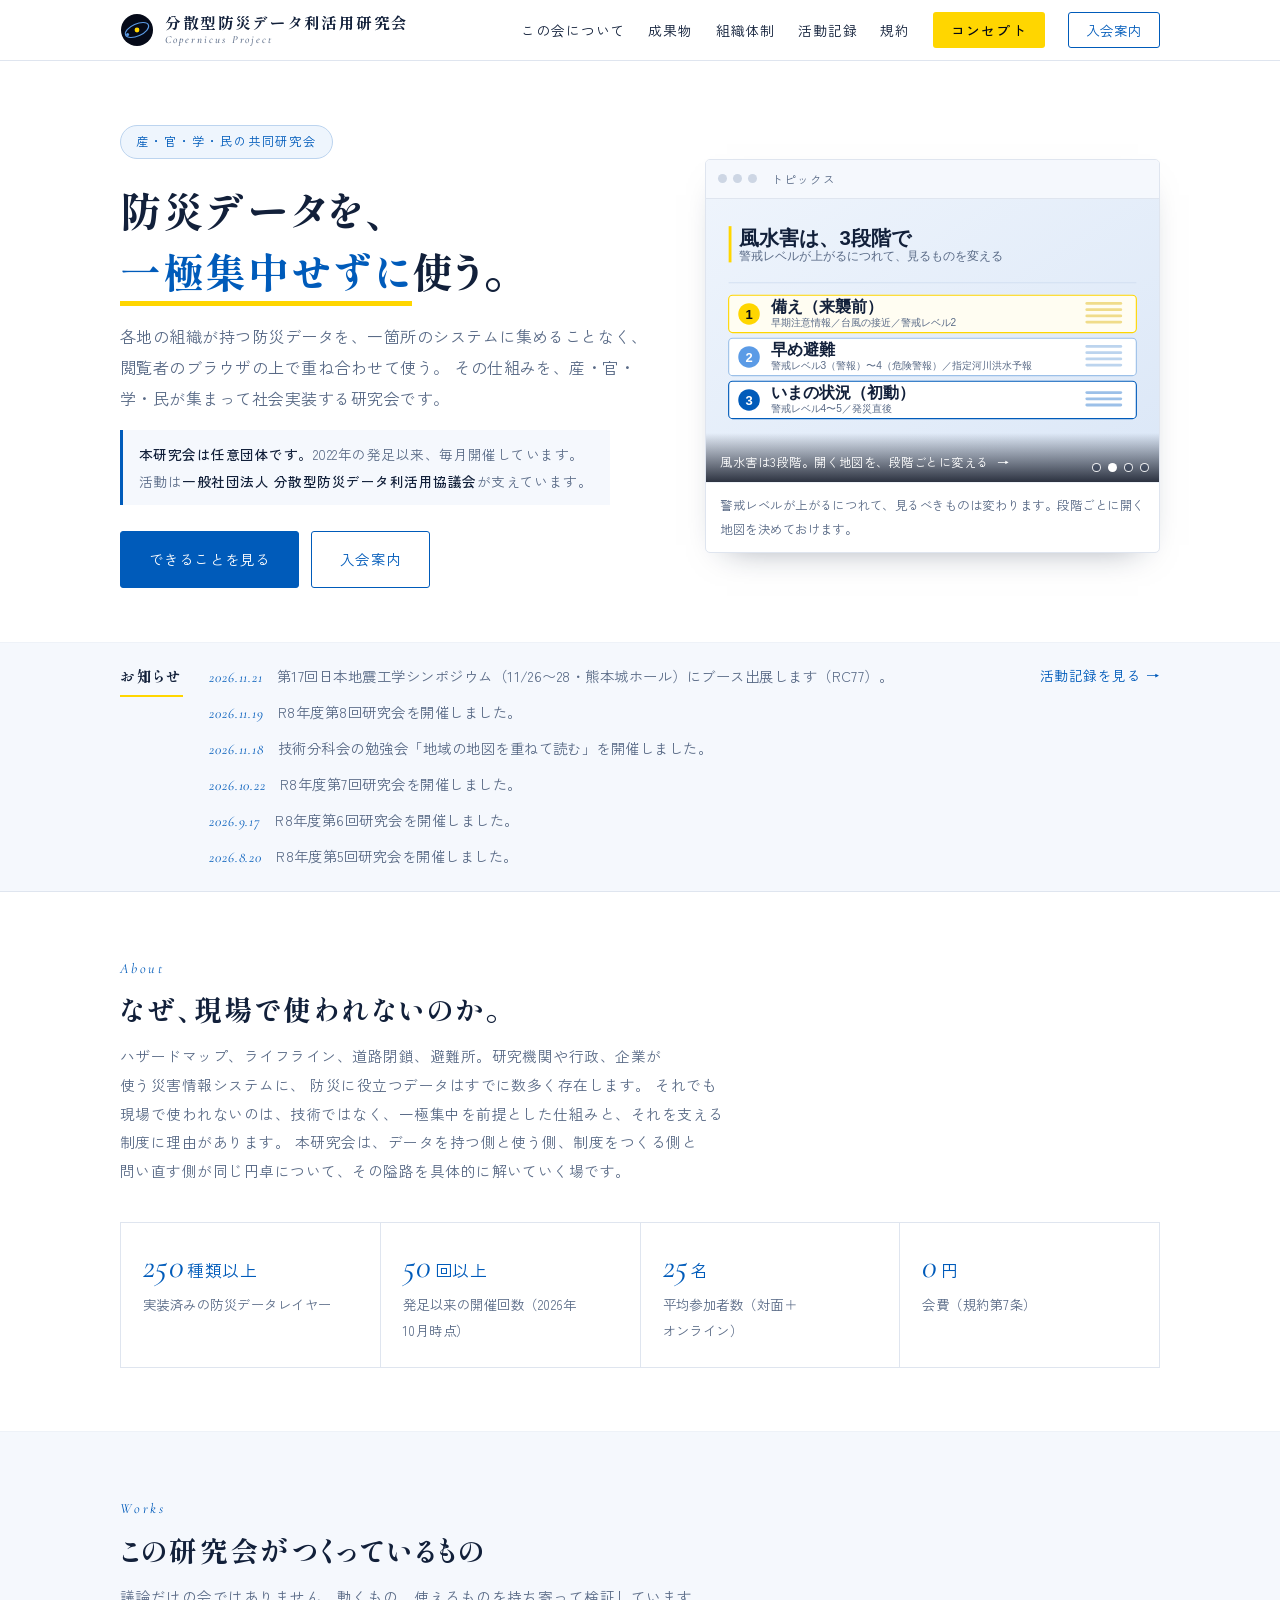
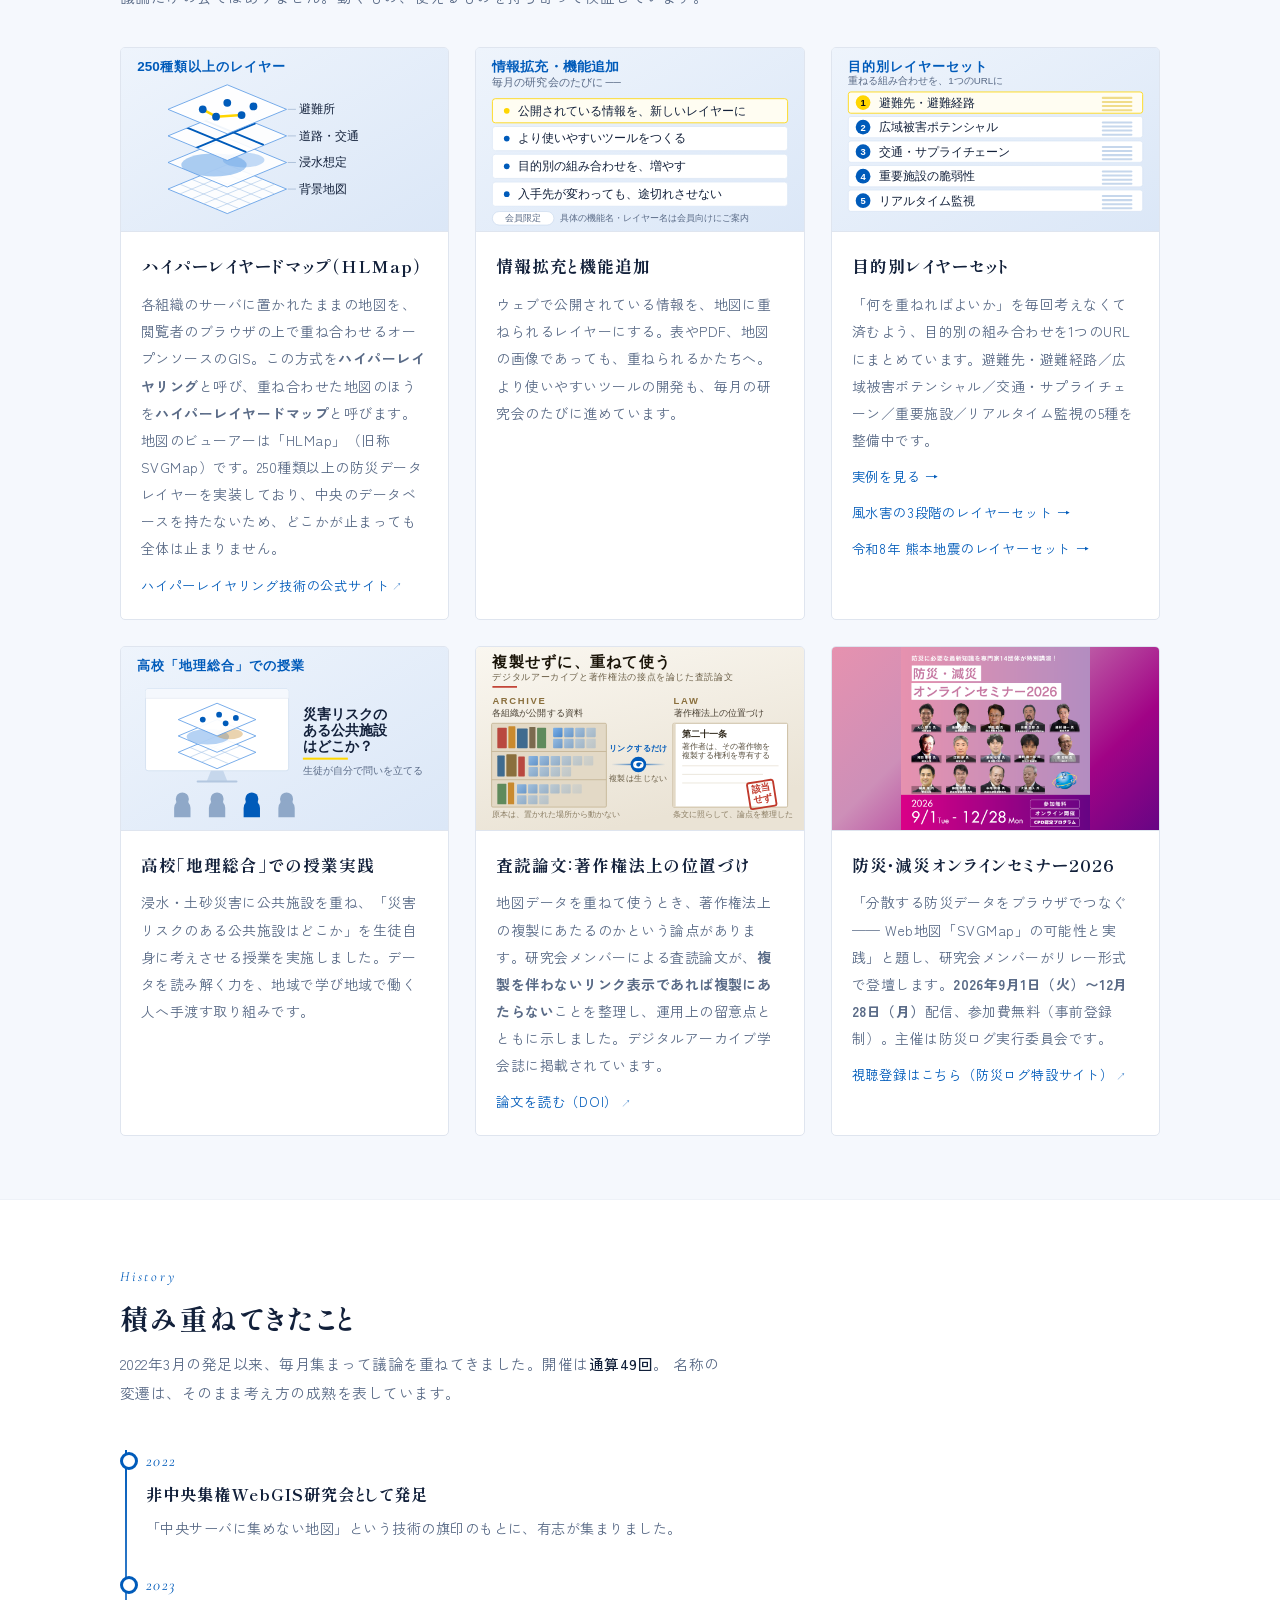
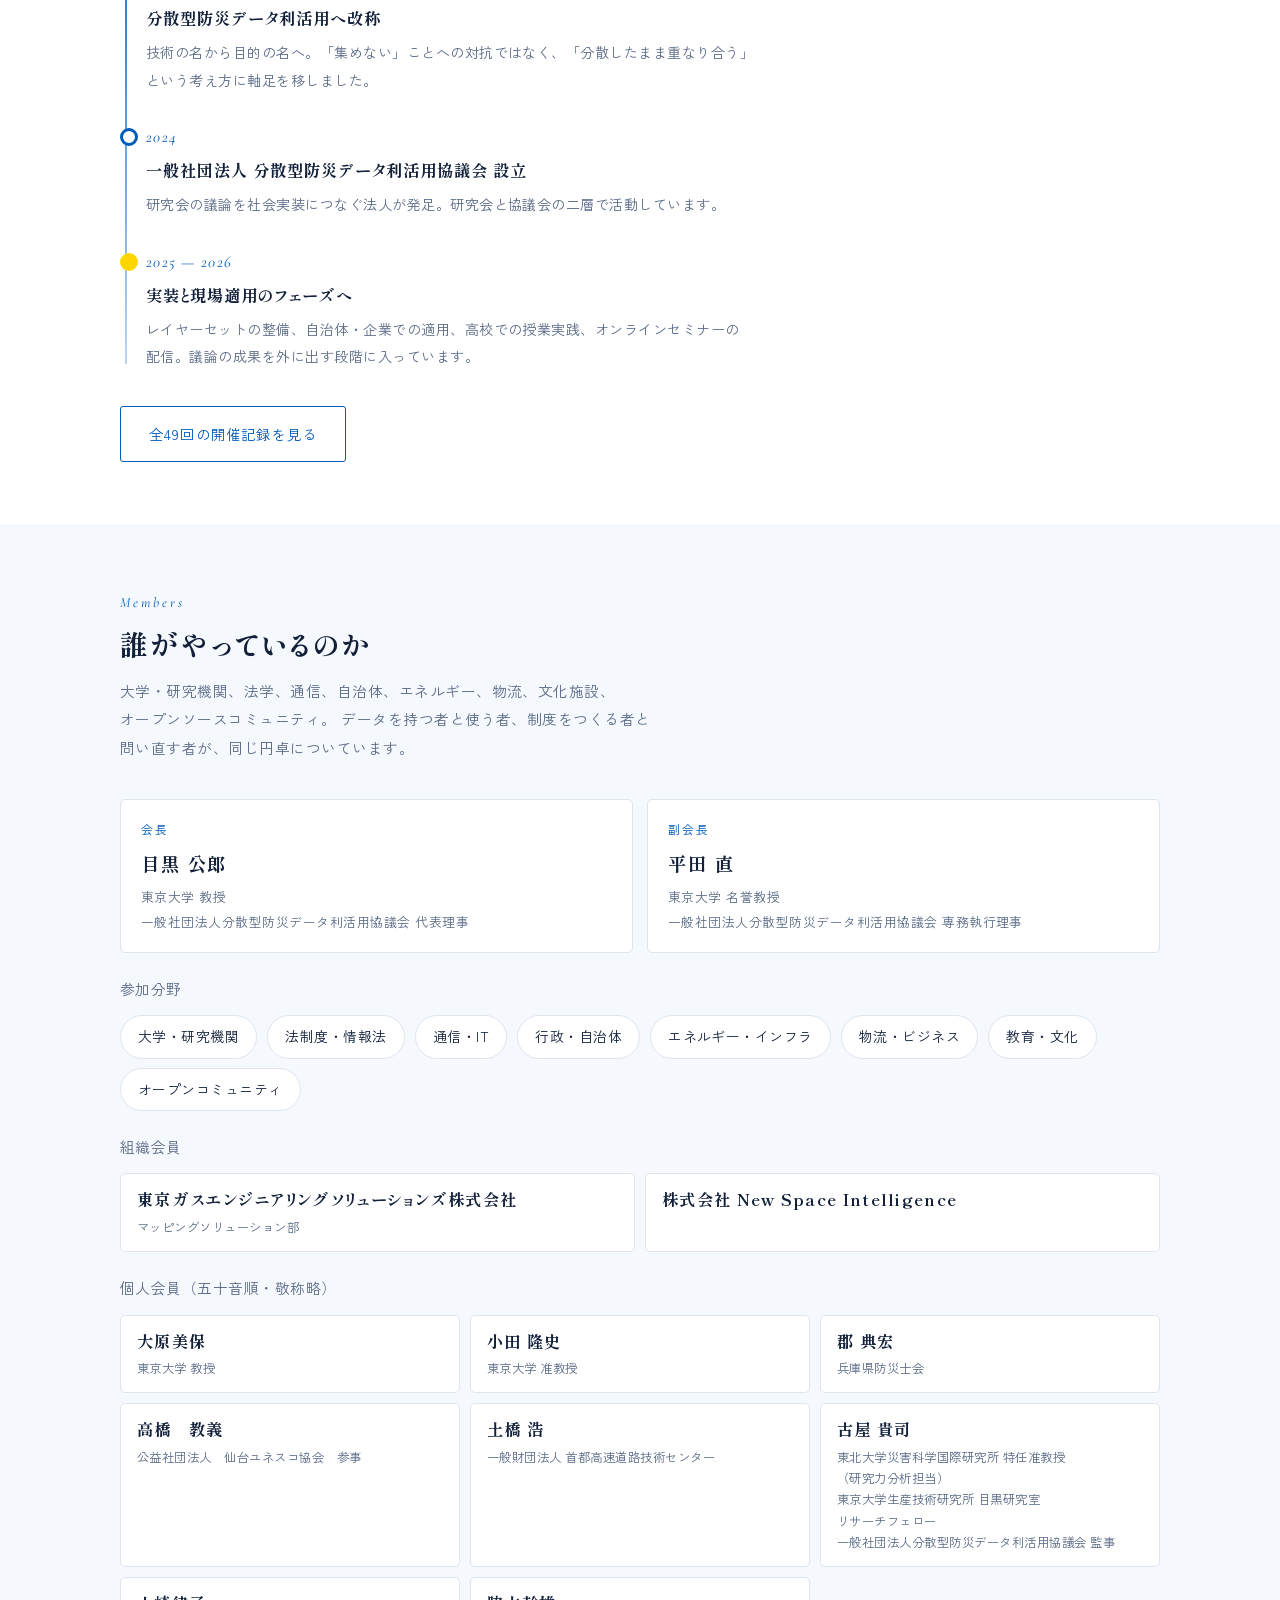
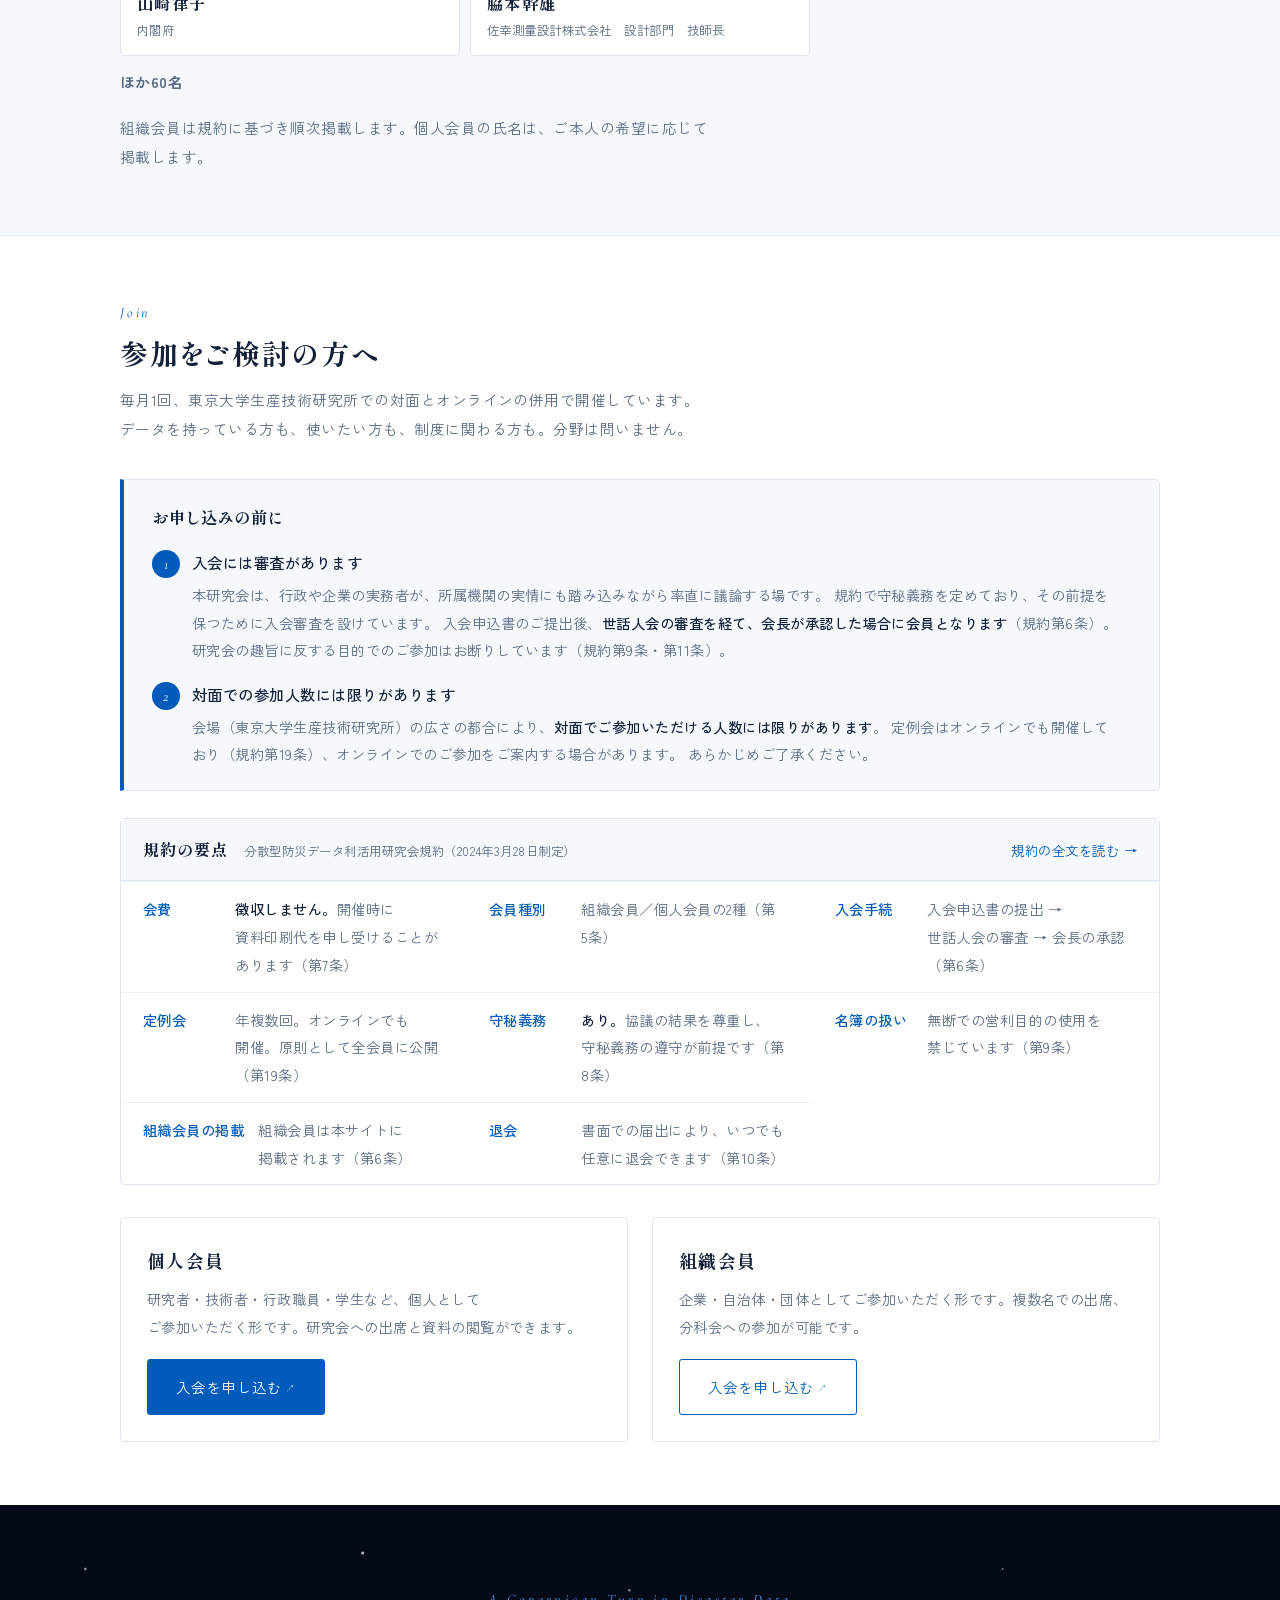
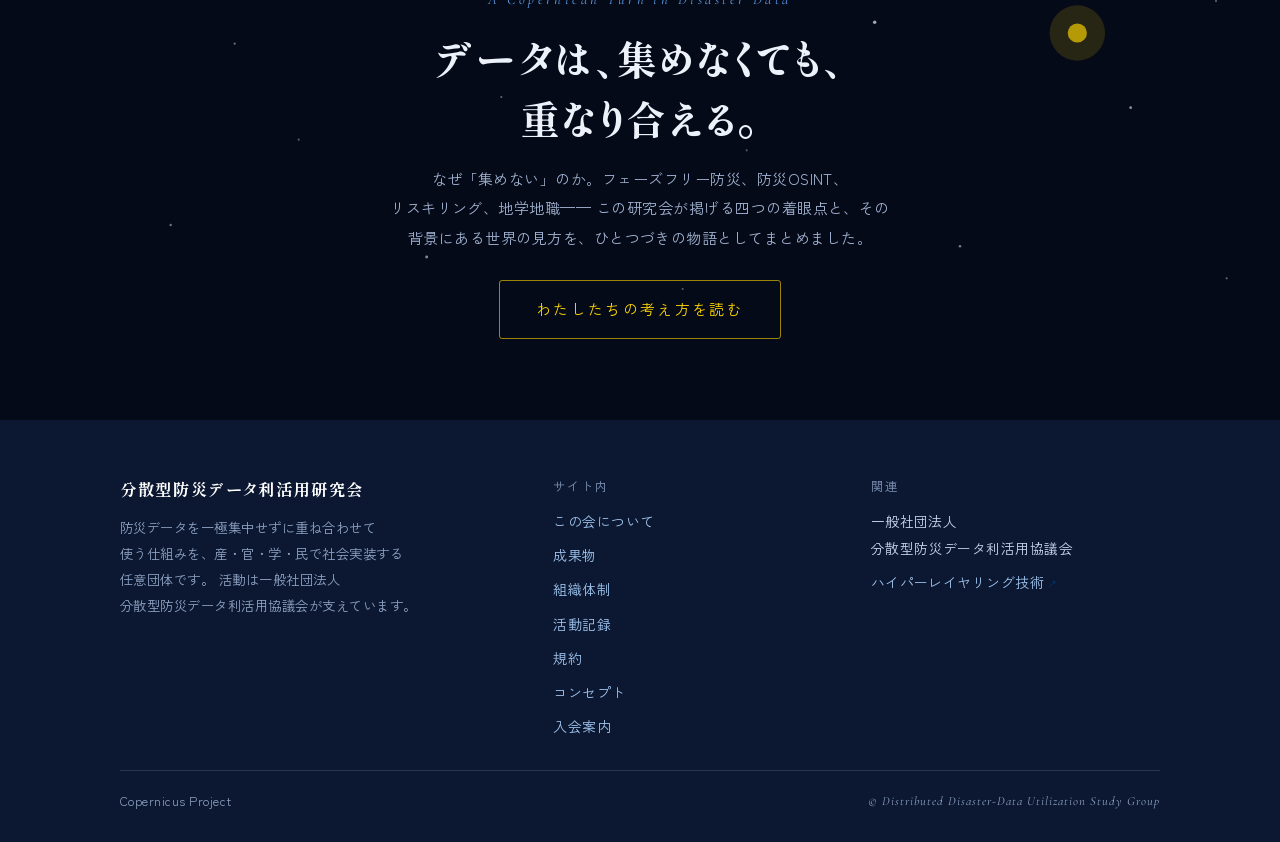
==== commit 6033fcce: "お知らせと活動記録に11/18の勉強会と11/19の第8回を足す お知らせ ・11/26〜28 の第17回日本地震工学シンポジウム（熊本城ホール）へのブース出展 ・11/19 R8年度第8回研究会 ・" ====
--- a/index.html
+++ b/index.html
@@ -541,7 +541,7 @@
 <!-- お知らせのデータ。ローカルでファイルを直接開いた場合にも読めるよう、
      テキストファイルではなくスクリプトとして読み込んでいます -->
 <script src="hero.js?v=11"></script>
-<script src="news.js?v=2"></script>
+<script src="news.js?v=3"></script>
 <script>
 (function(){
   "use strict";
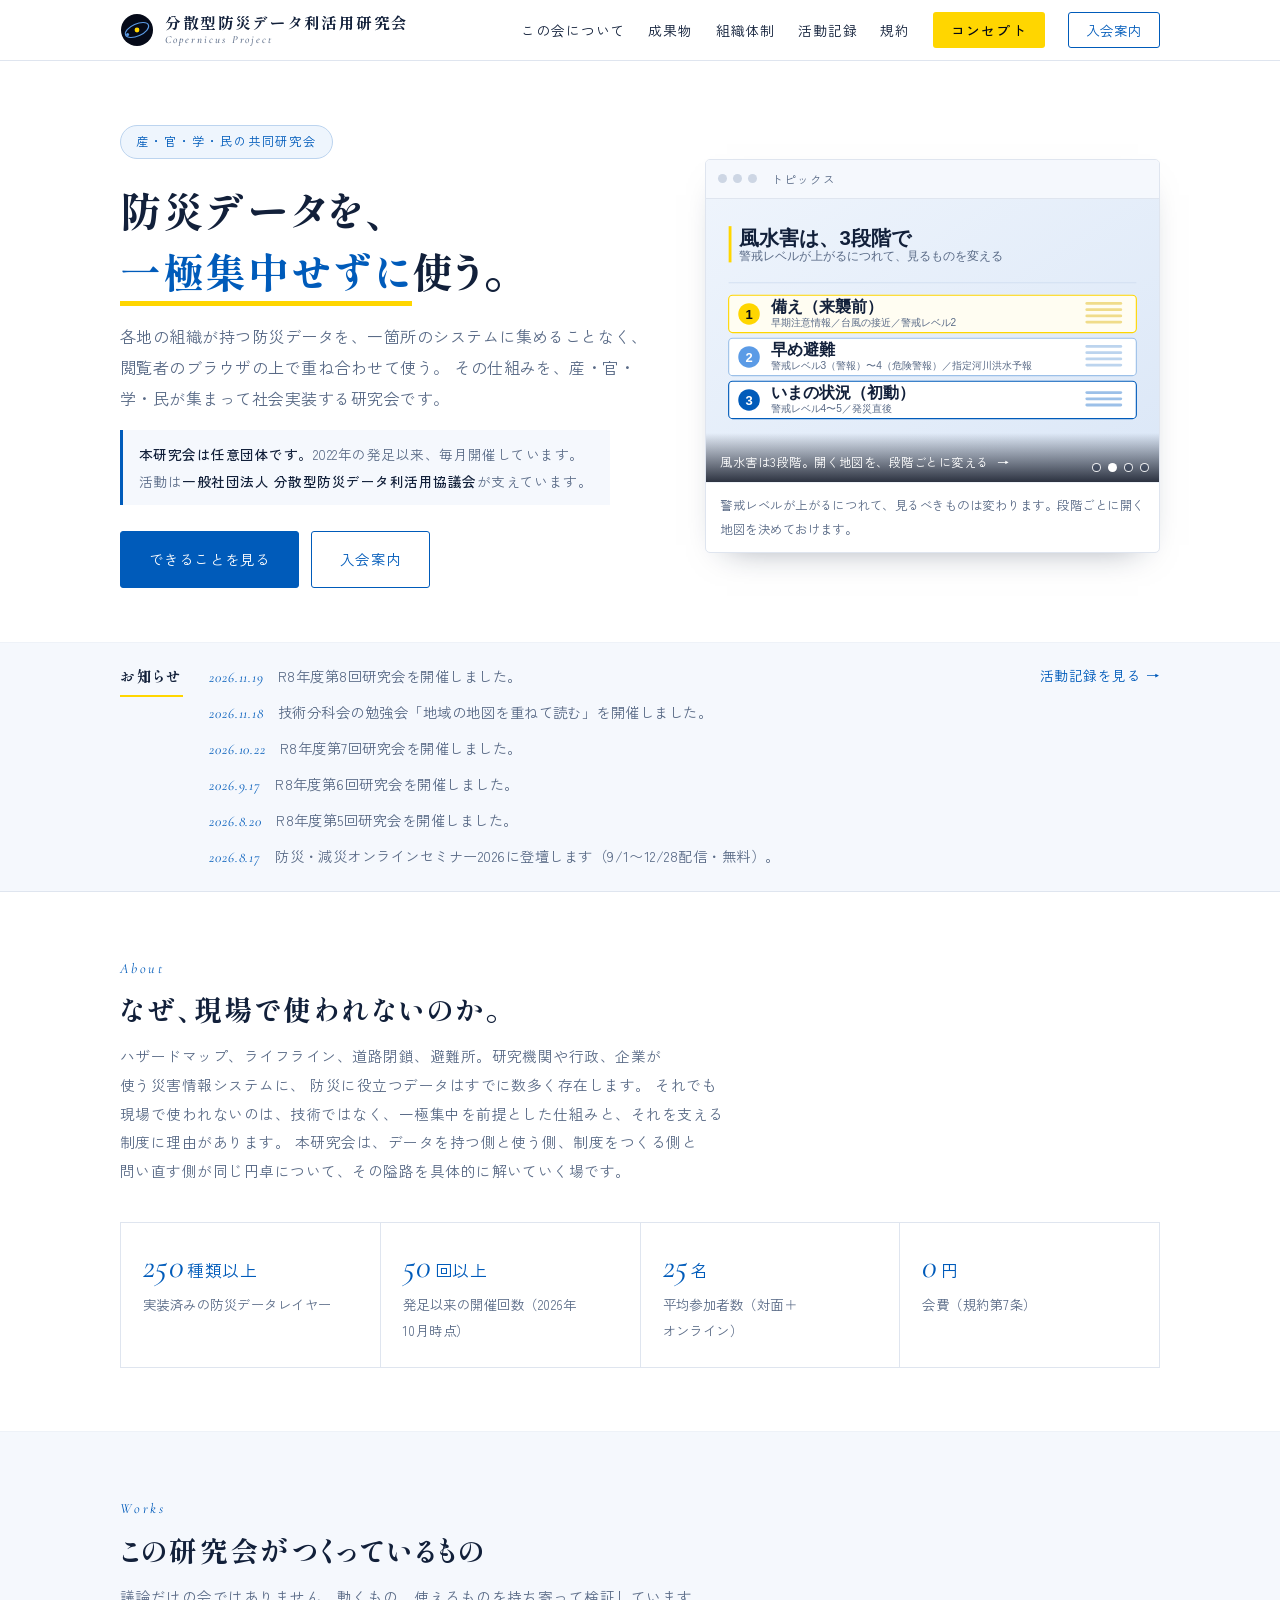
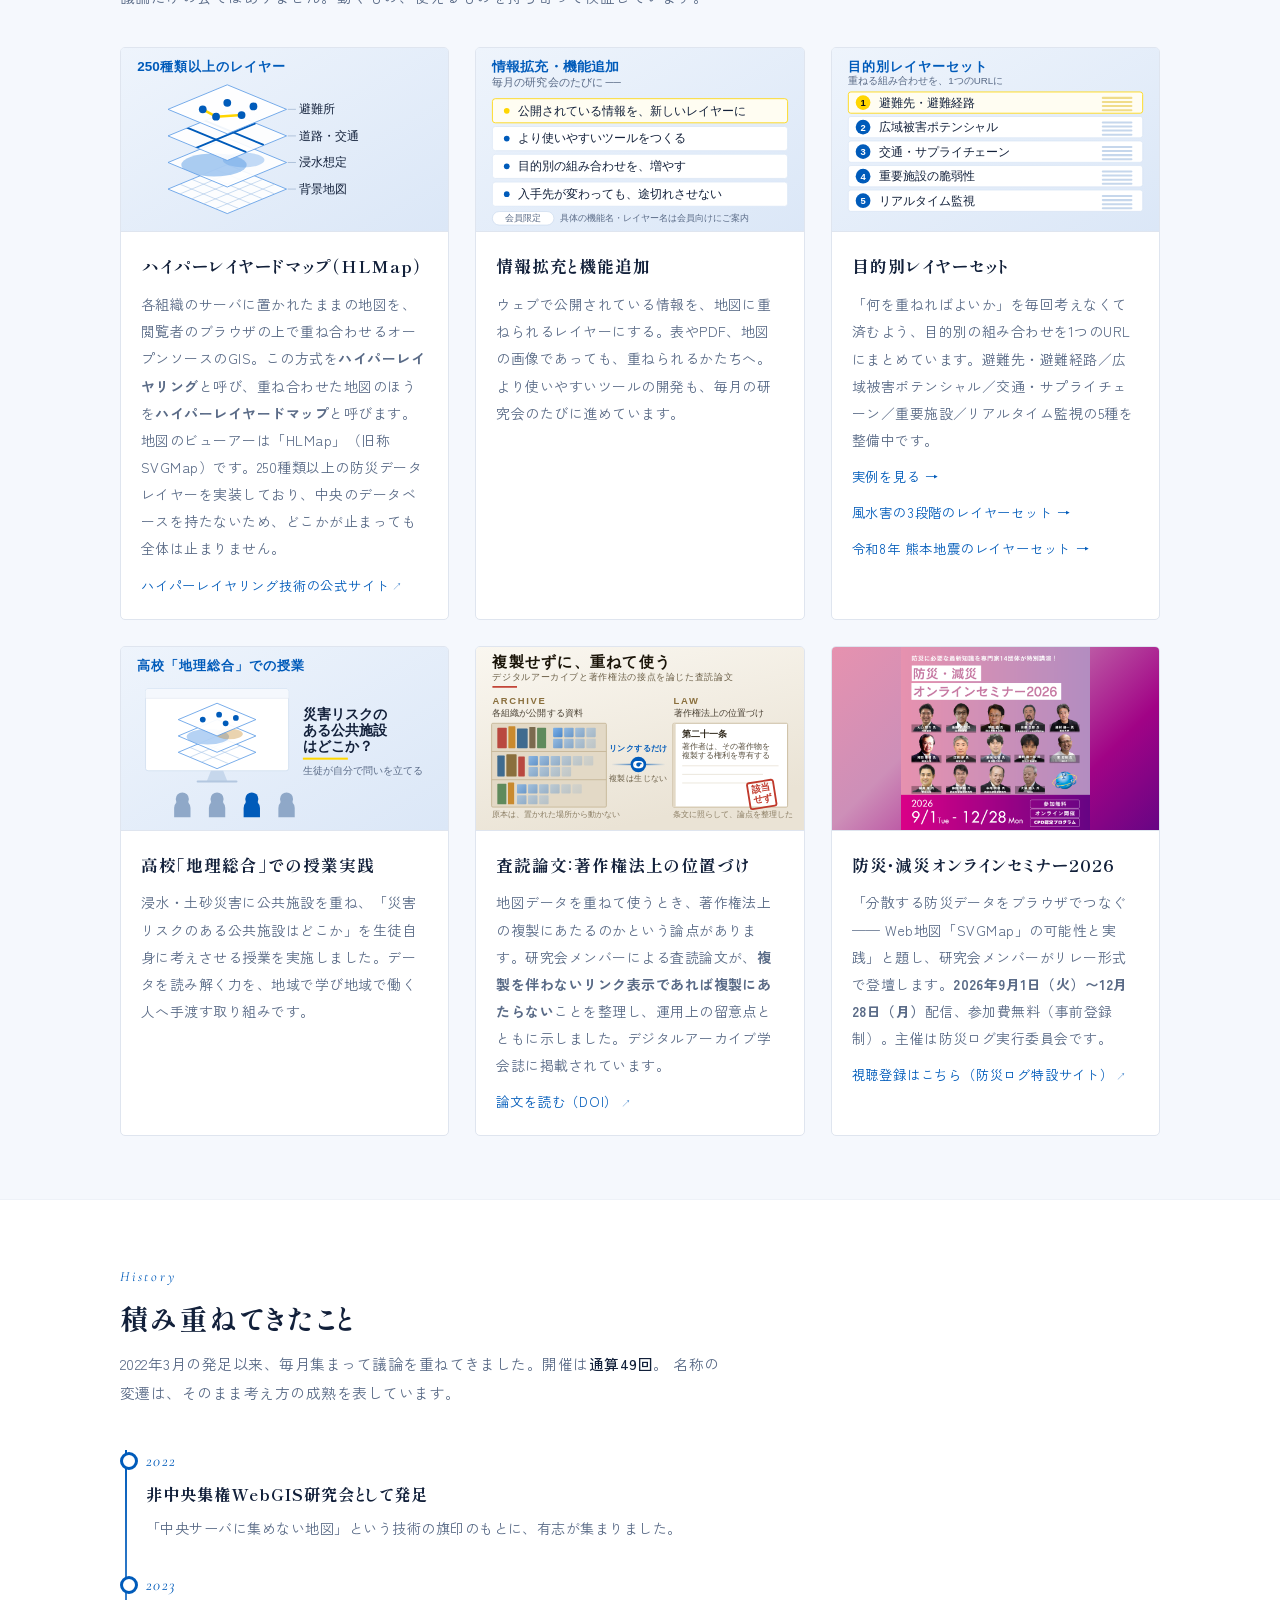
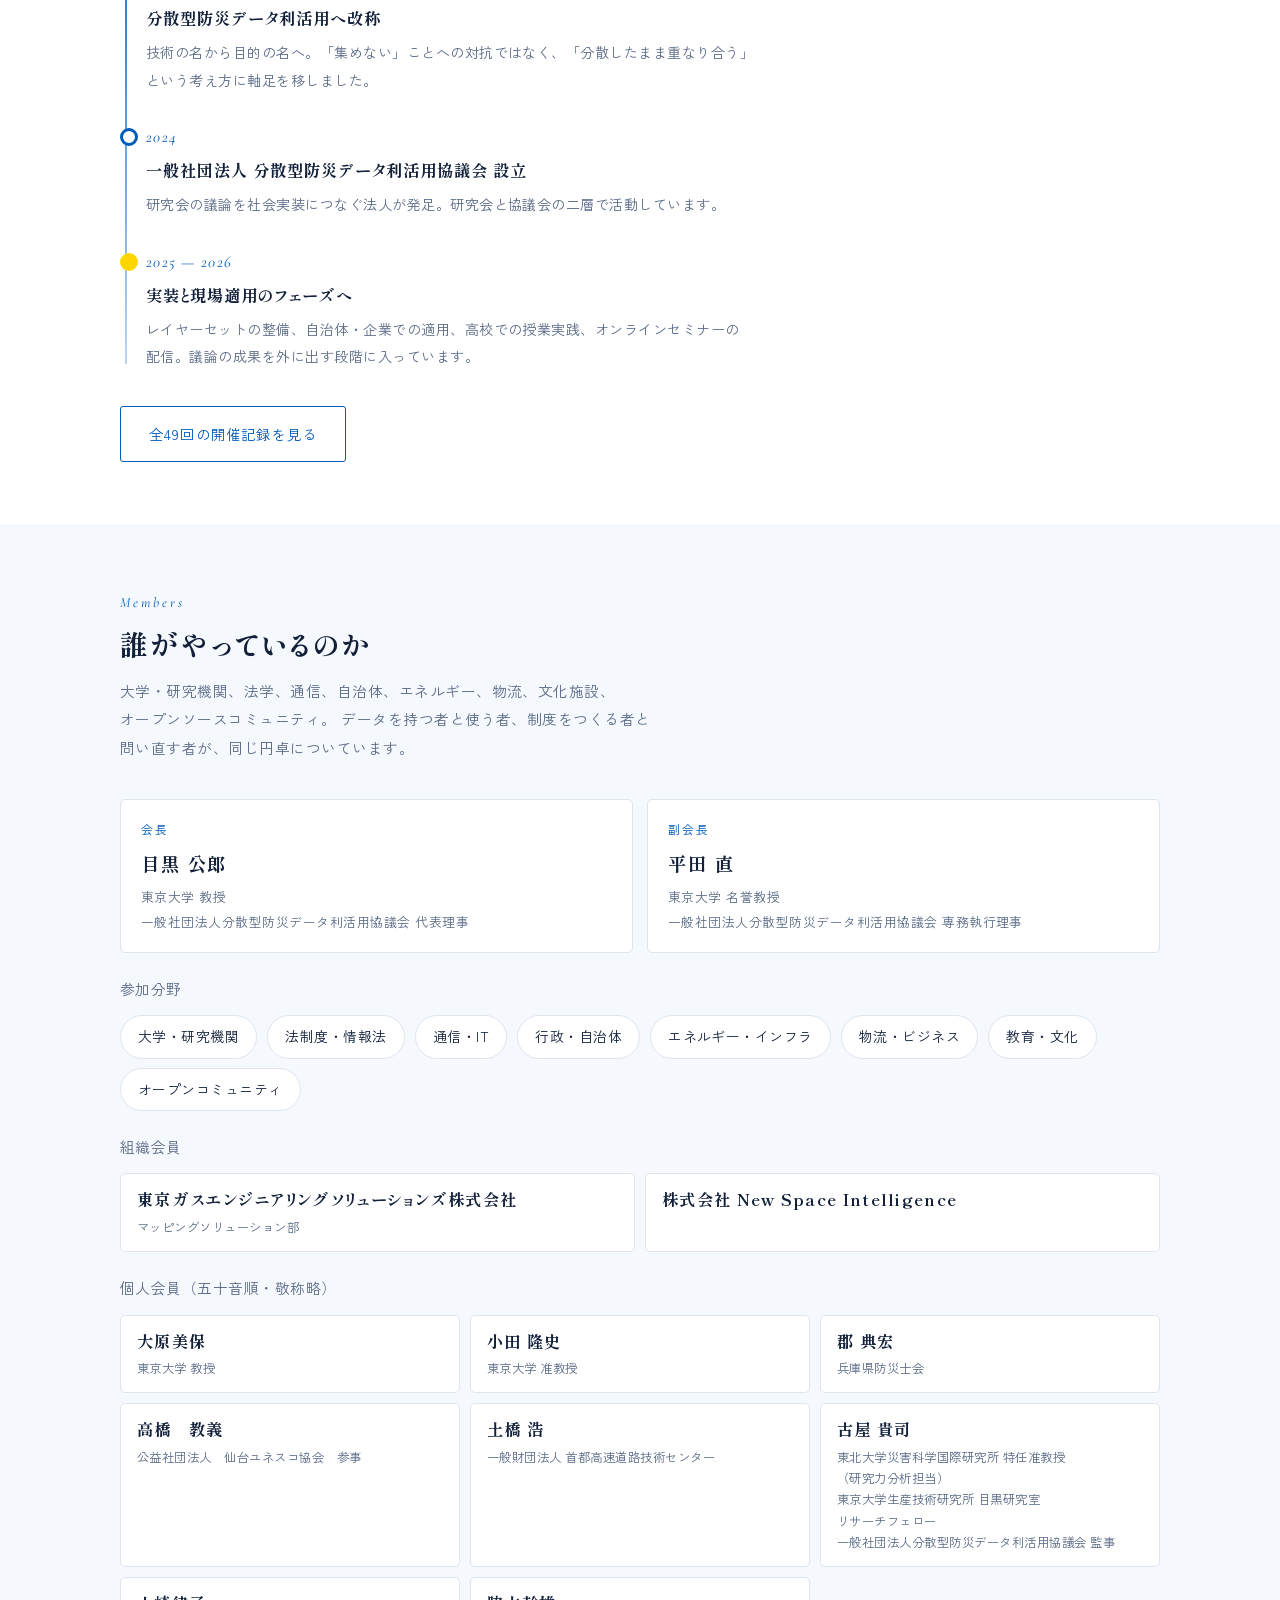
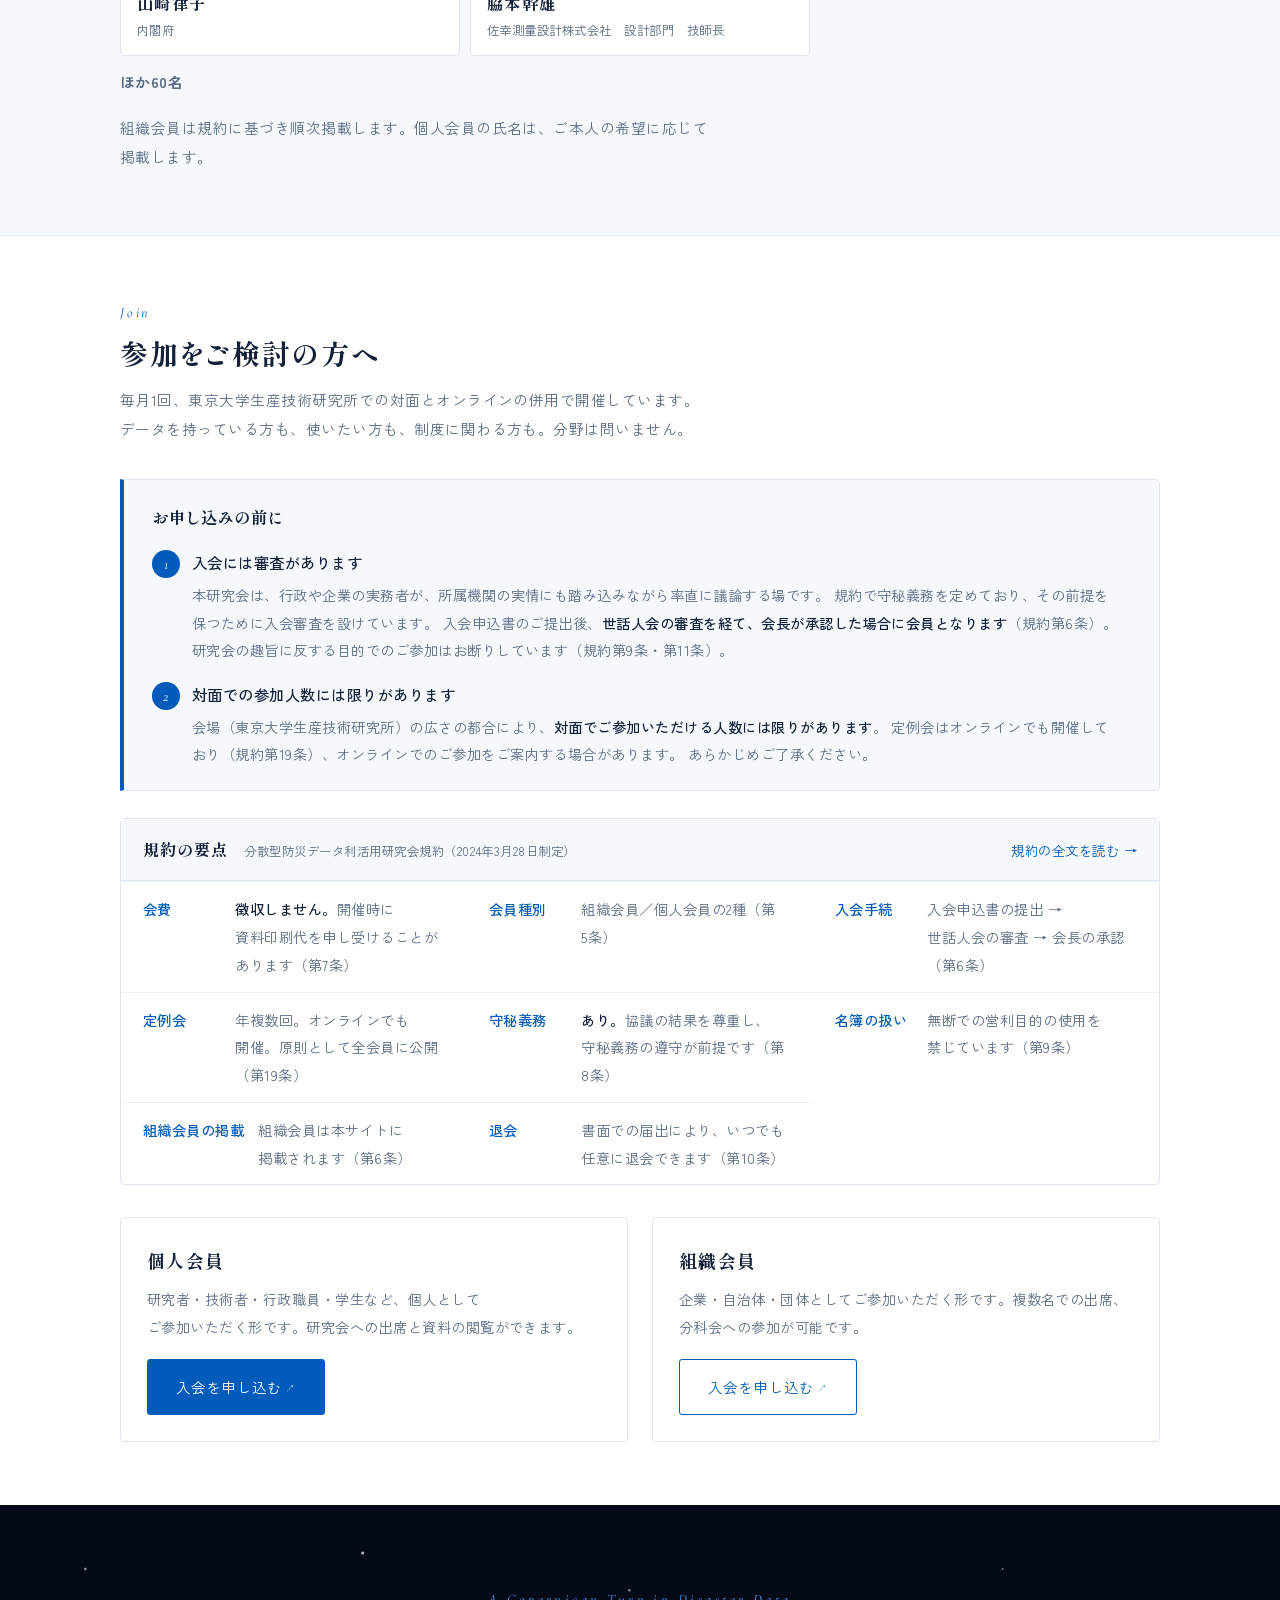
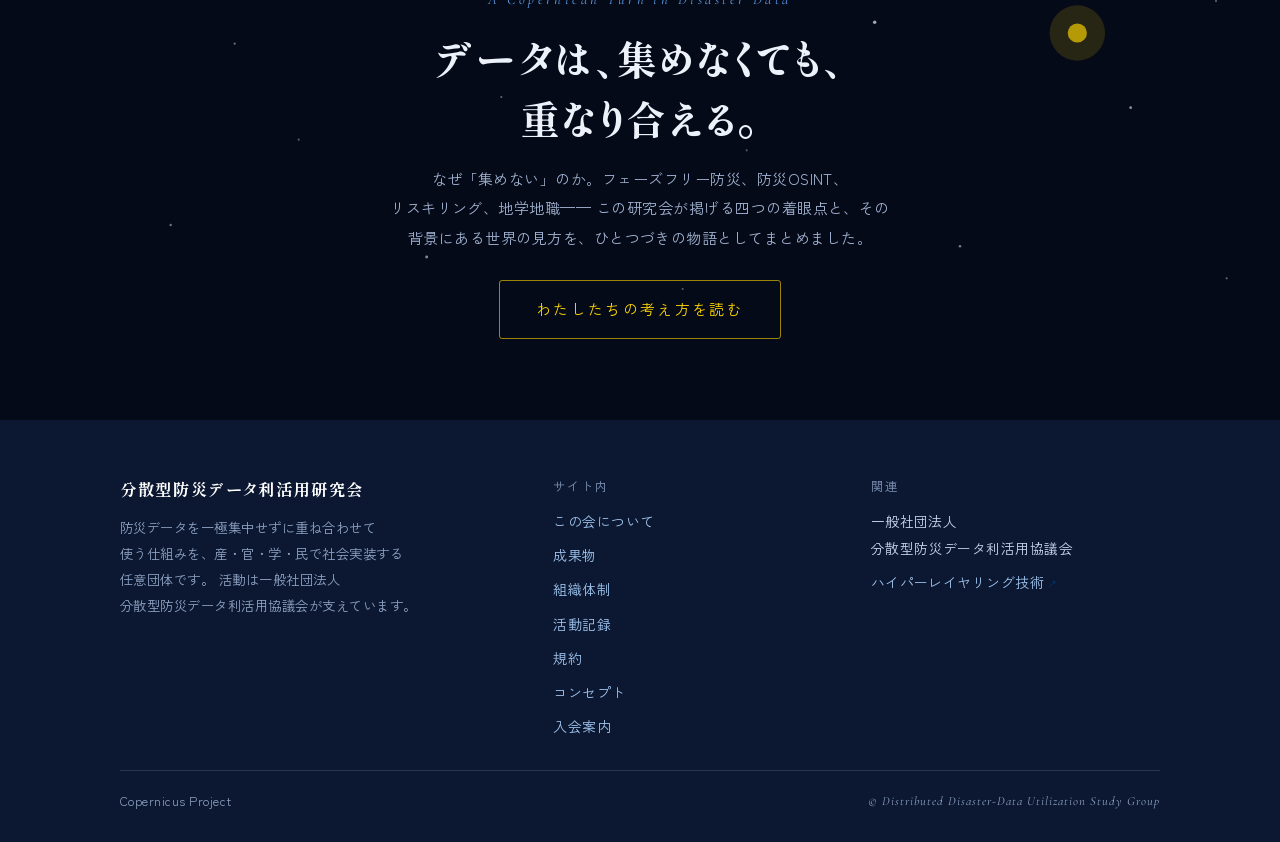
==== commit 3735c308: "シンポジウム出展のお知らせを取り下げる 事後報告に切り替えるため、11/21 に載せた第17回日本地震工学シンポジウムの ブース出展のお知らせを外した。会期後に報告として改めて載せる。  公開済みの " ====
--- a/index.html
+++ b/index.html
@@ -541,7 +541,7 @@
 <!-- お知らせのデータ。ローカルでファイルを直接開いた場合にも読めるよう、
      テキストファイルではなくスクリプトとして読み込んでいます -->
 <script src="hero.js?v=11"></script>
-<script src="news.js?v=3"></script>
+<script src="news.js?v=4"></script>
 <script>
 (function(){
   "use strict";
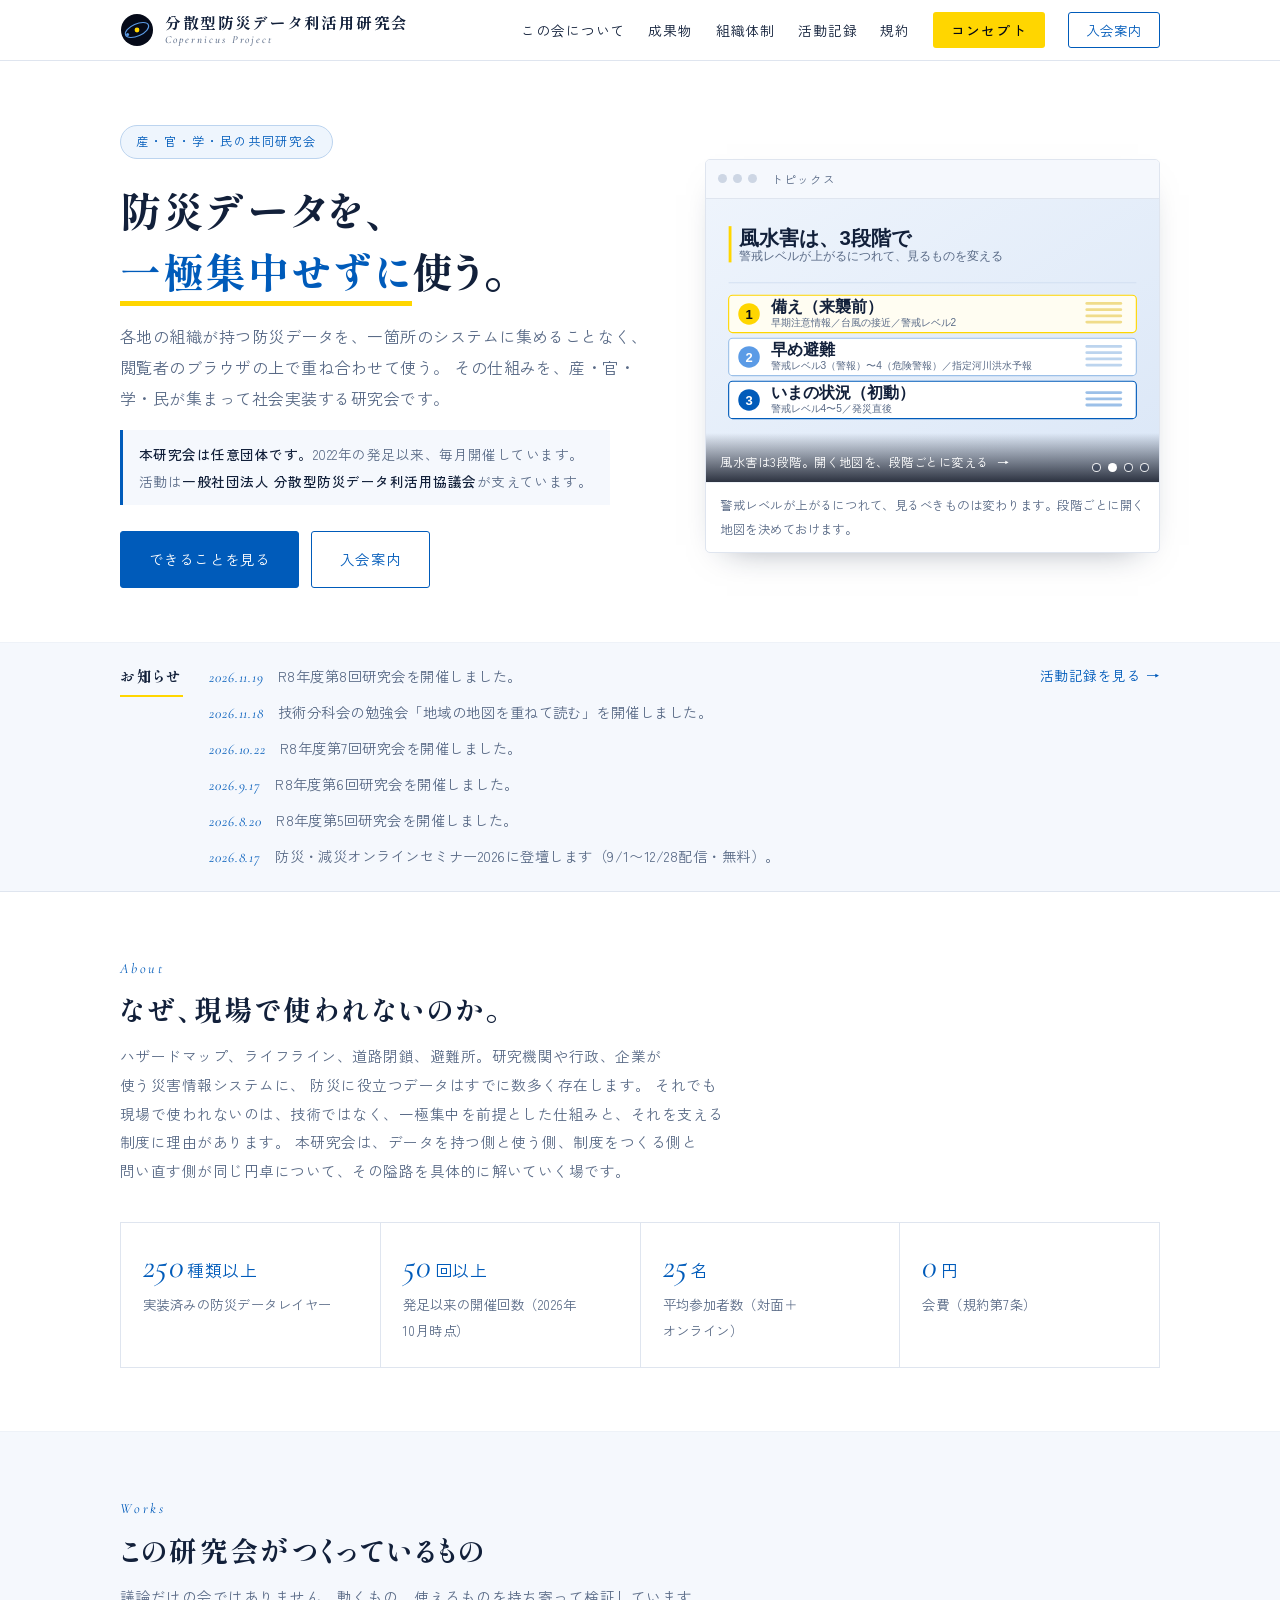
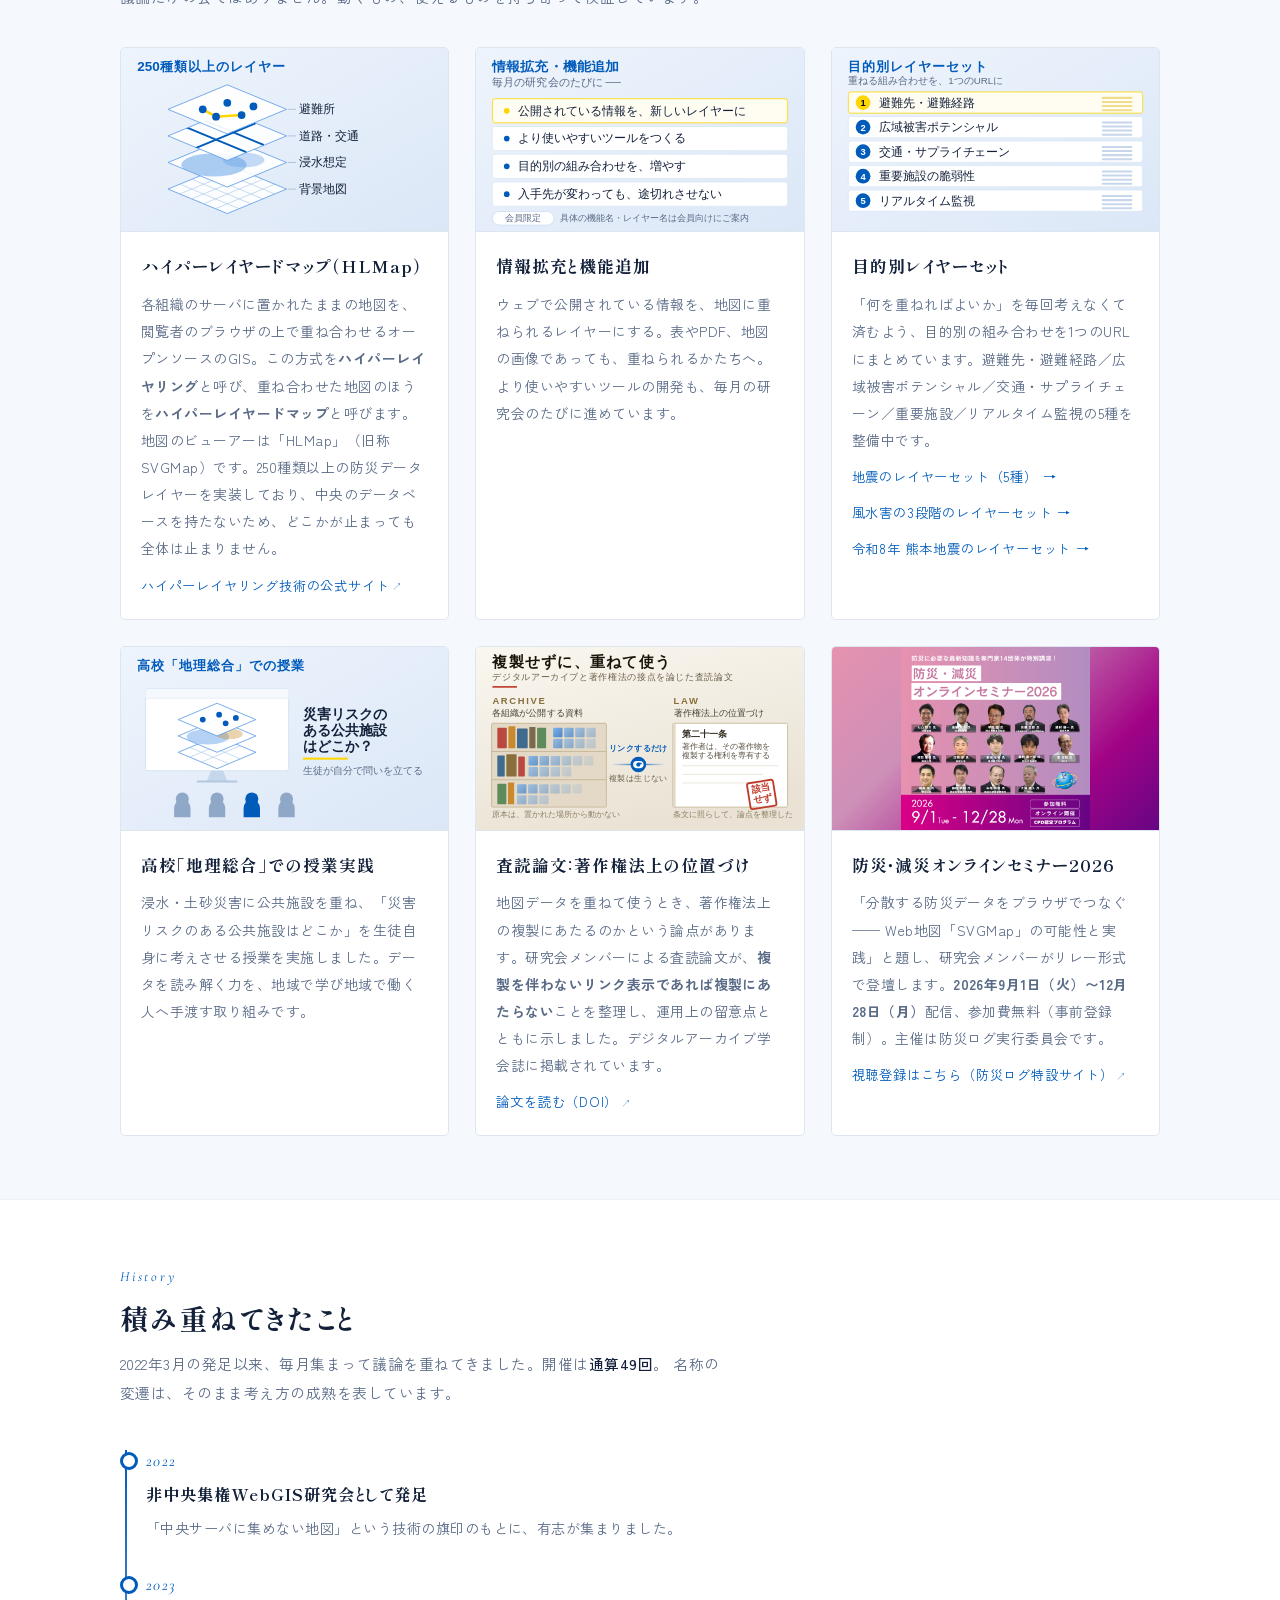
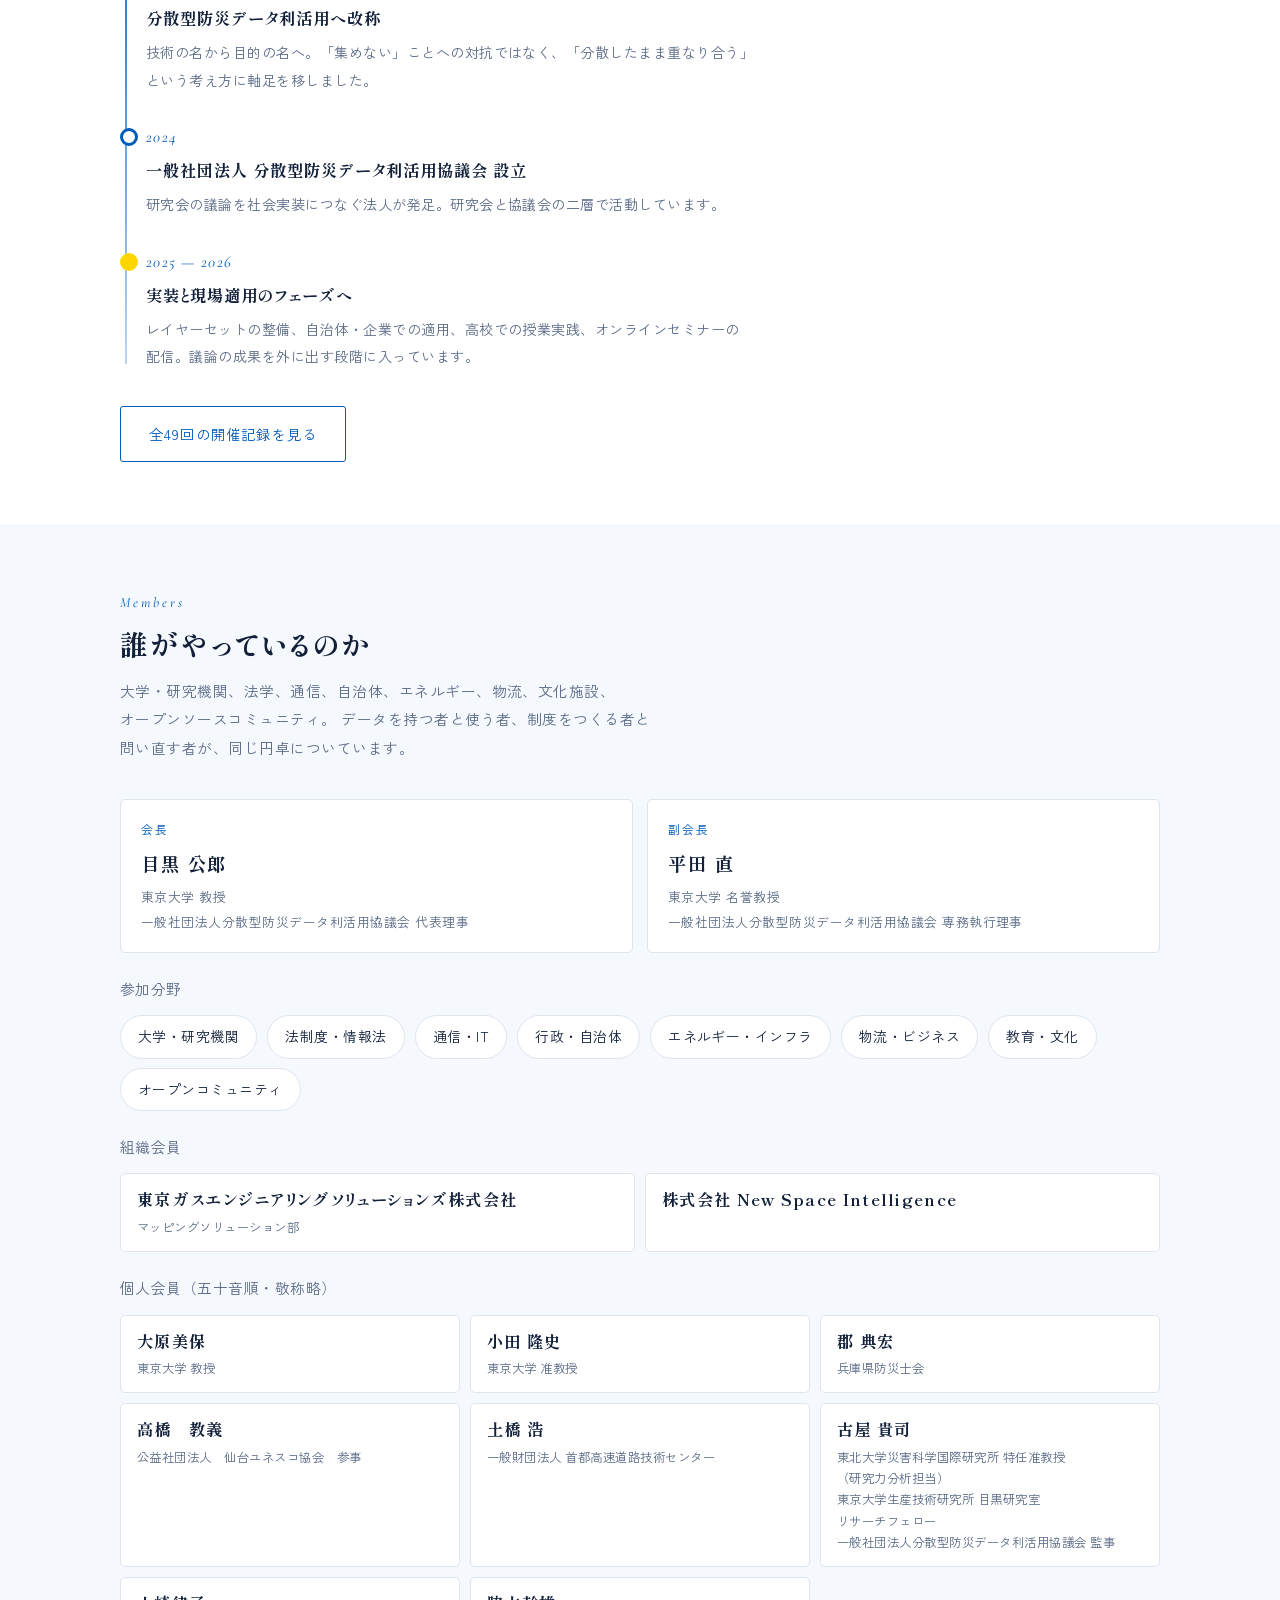
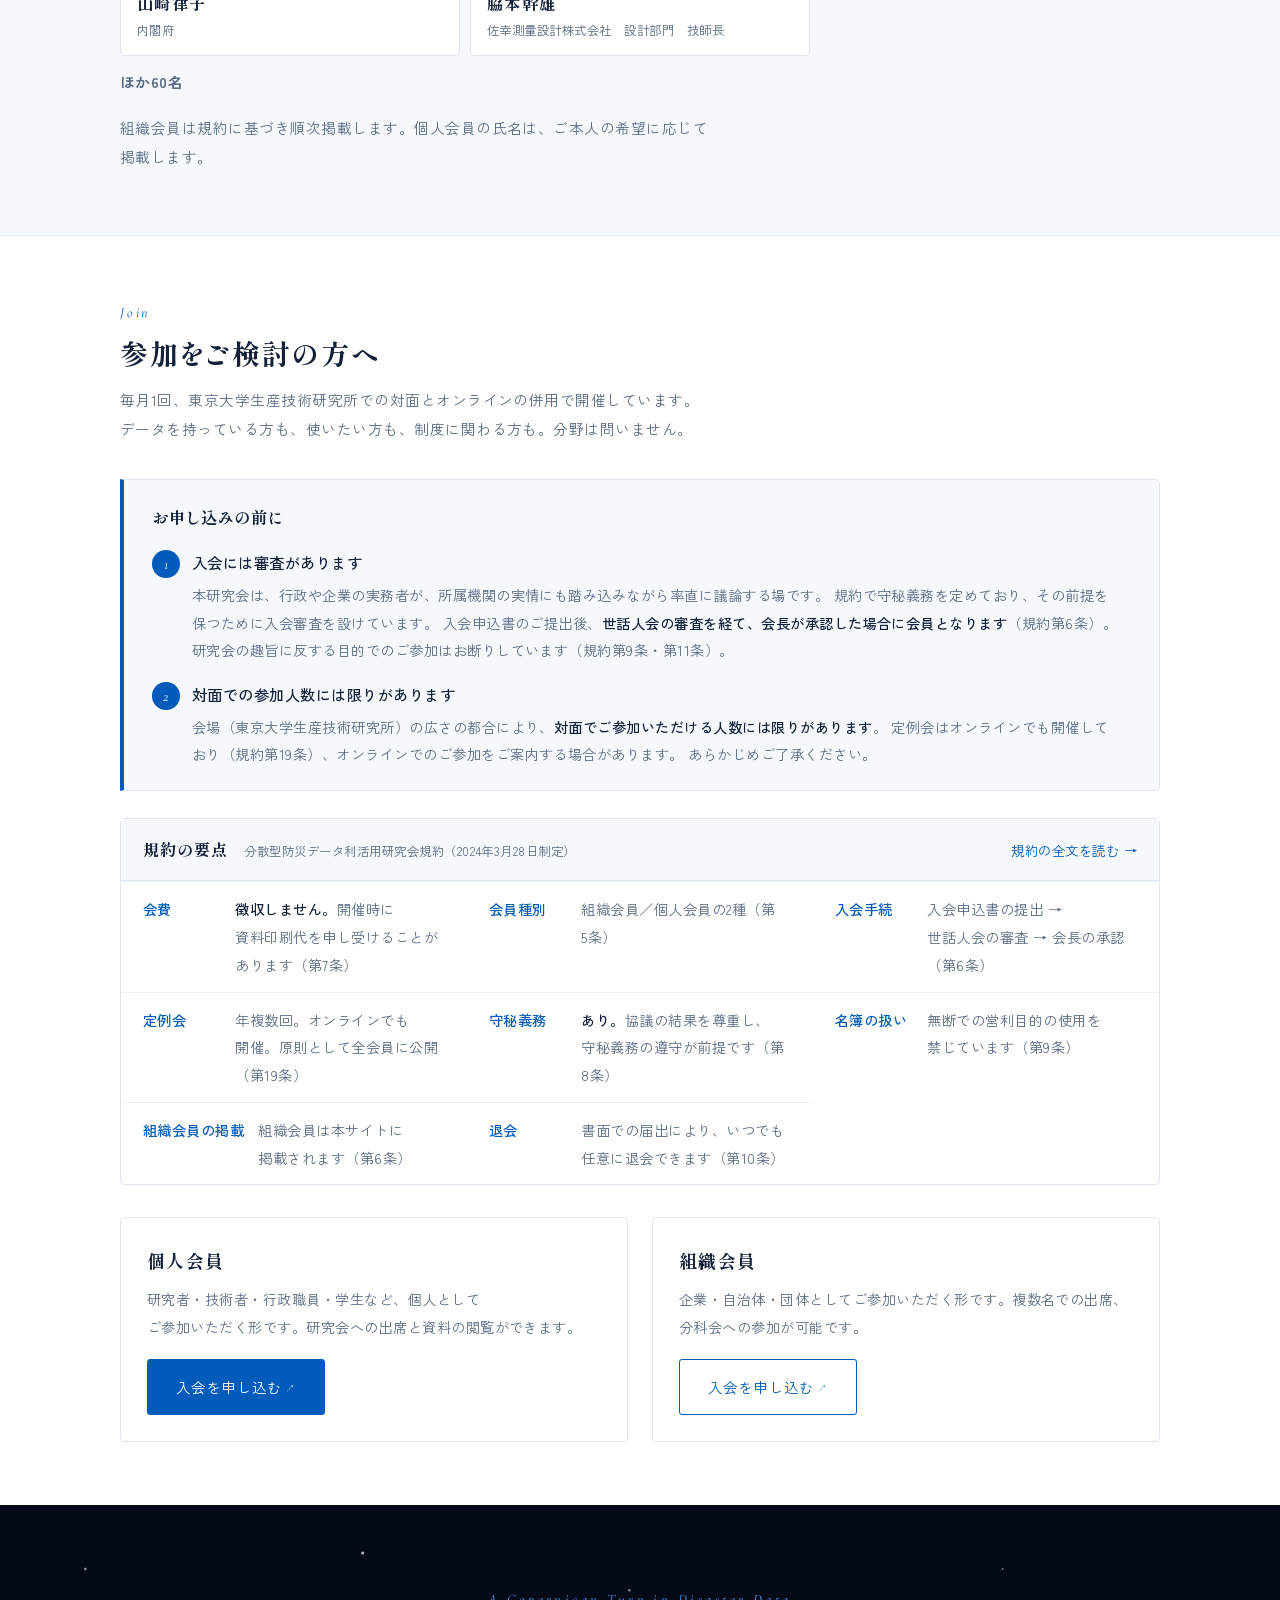
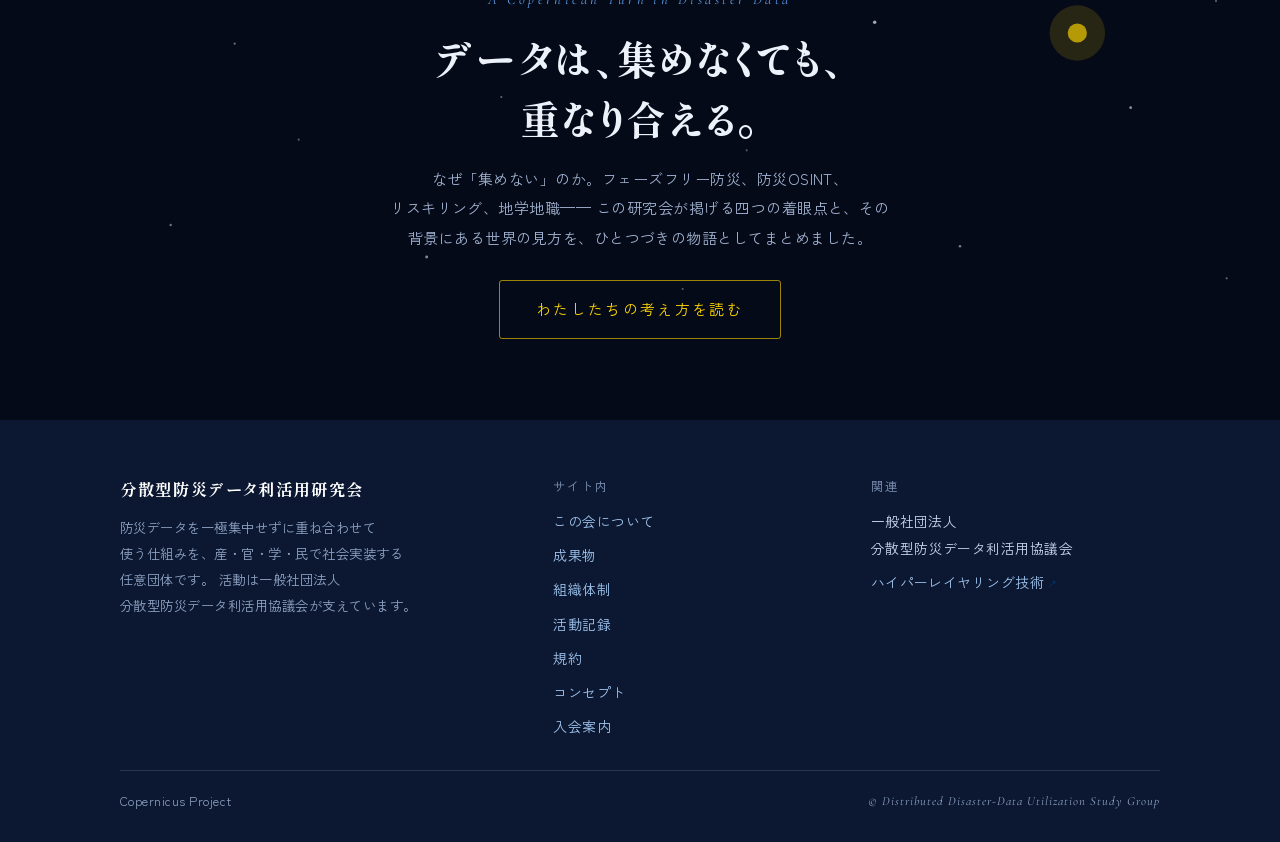
==== commit 2a4b8062: "基本の5種を「地震」と名乗らせ、最初の表示を全国にする 風水害の3種と並んだときに区別がつかないという指摘を受けた。  ・見出しを「目的別レイヤーセット」から「目的別レイヤーセット：地震」に。   英" ====
--- a/index.html
+++ b/index.html
@@ -247,7 +247,7 @@
         <div class="work__b">
           <h3 class="work__t">目的別レイヤーセット</h3>
           <p class="work__d">「何を重ねればよいか」を毎回考えなくて済むよう、目的別の組み合わせを1つのURLにまとめています。避難先・避難経路／広域被害ポテンシャル／交通・サプライチェーン／重要施設／リアルタイム監視の5種を整備中です。</p>
-          <a class="work__more" href="layersets.html">実例を見る</a>
+          <a class="work__more" href="layersets.html">地震のレイヤーセット（5種）</a>
           <a class="work__more" href="layersets.html#storm">風水害の3段階のレイヤーセット</a>
           <a class="work__more" href="kumamoto.html">令和8年 熊本地震のレイヤーセット</a>
         </div>
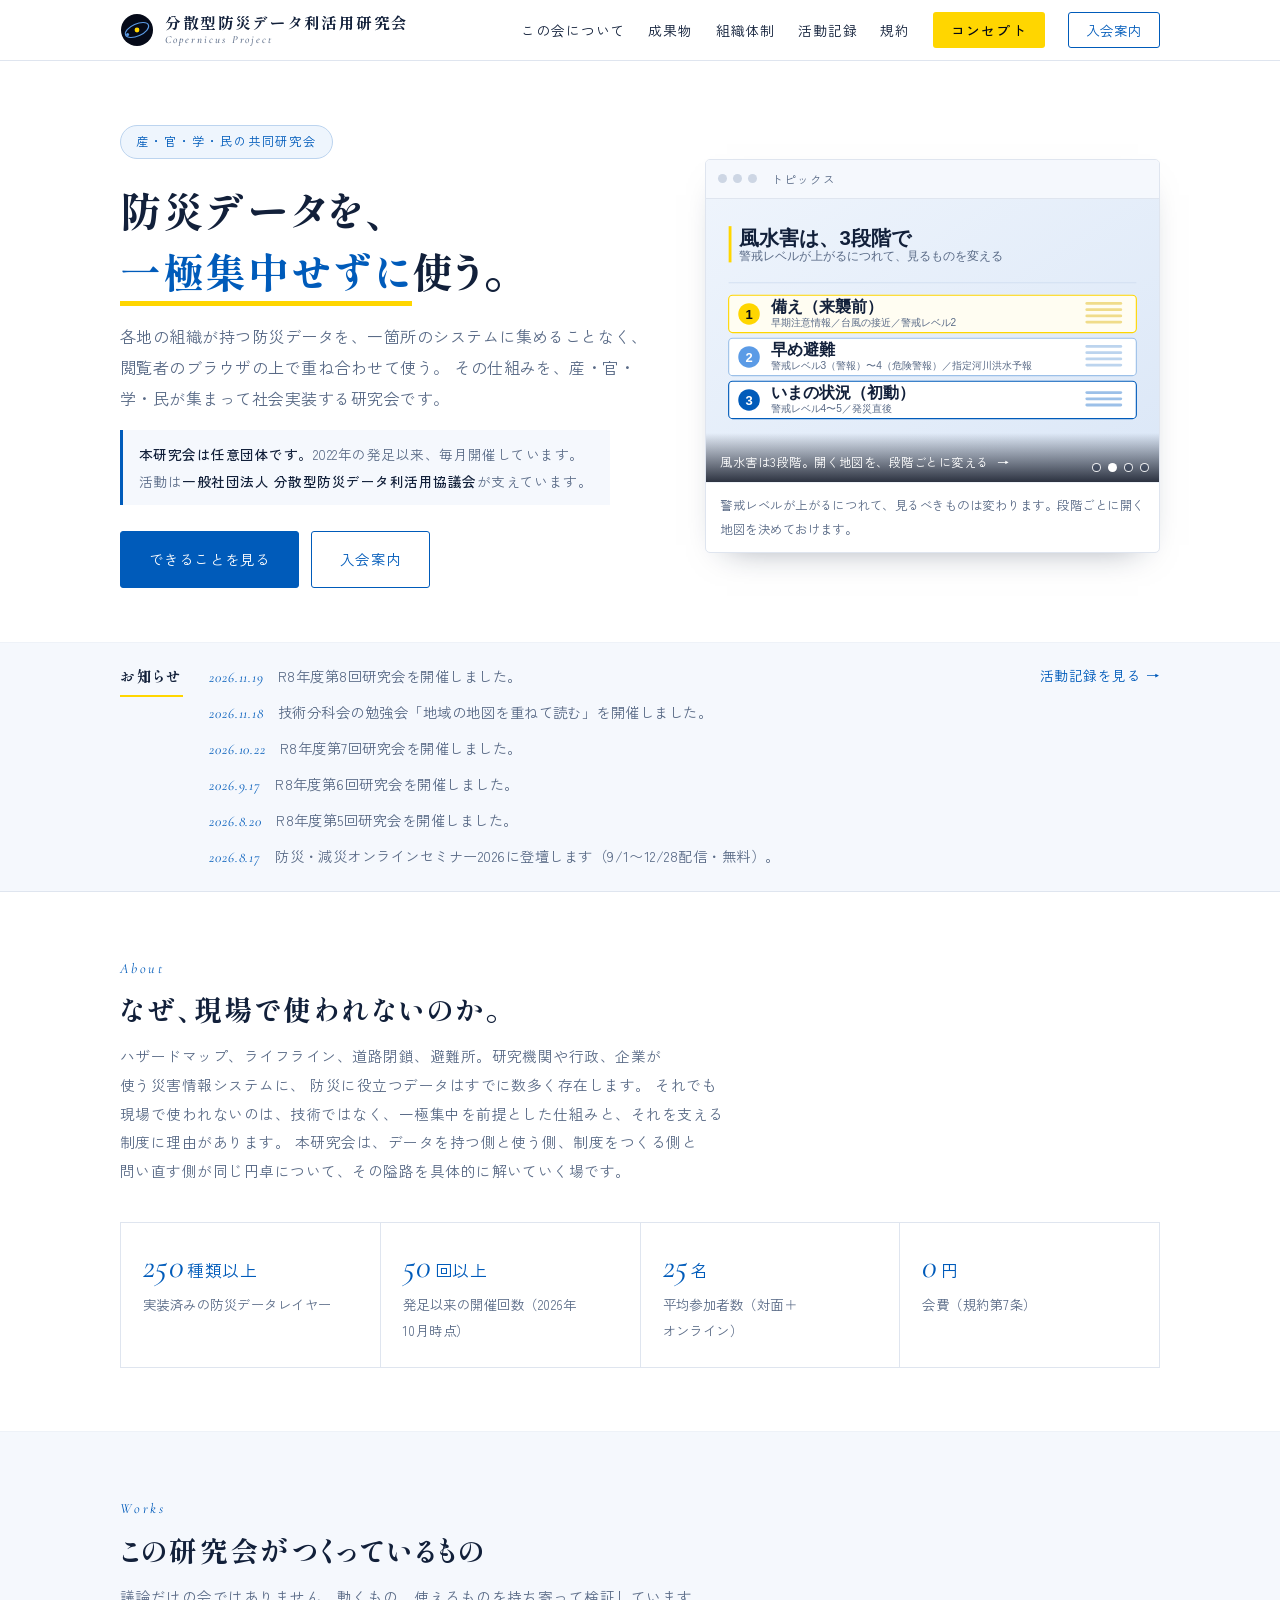
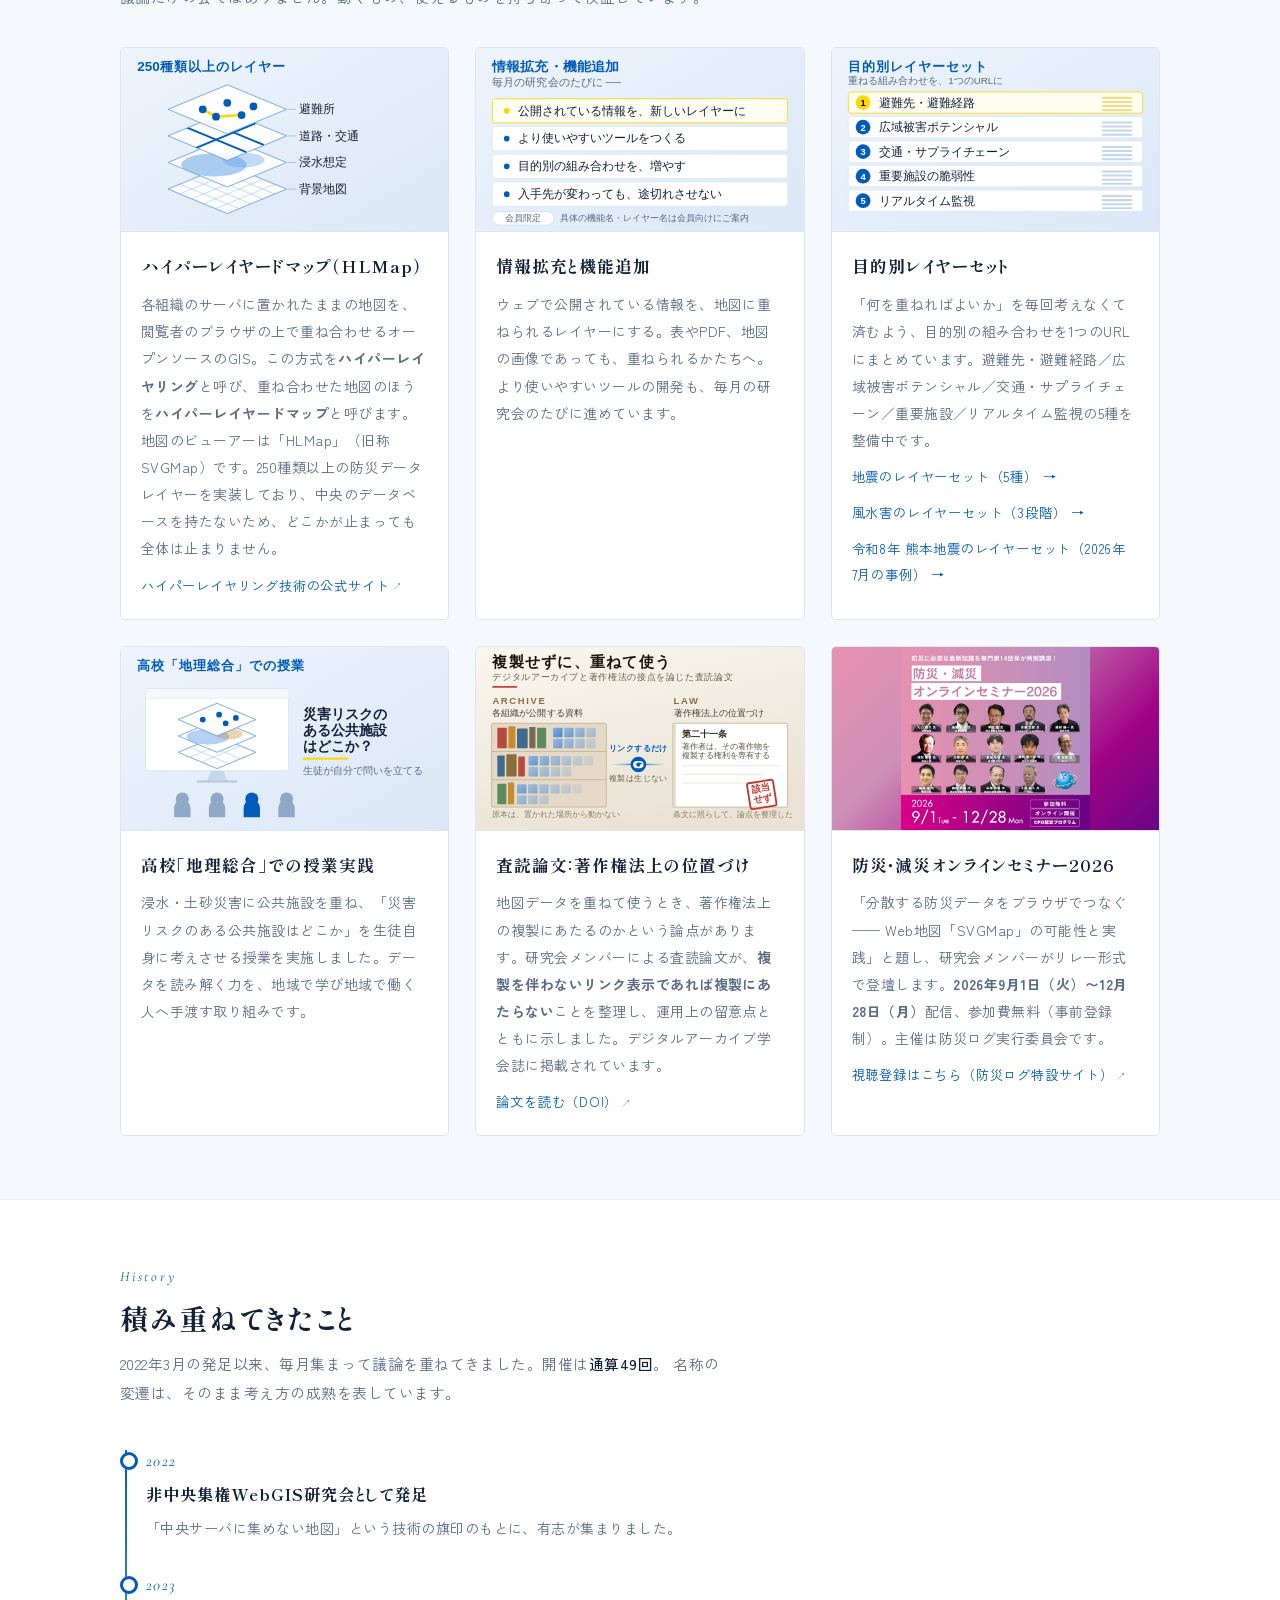
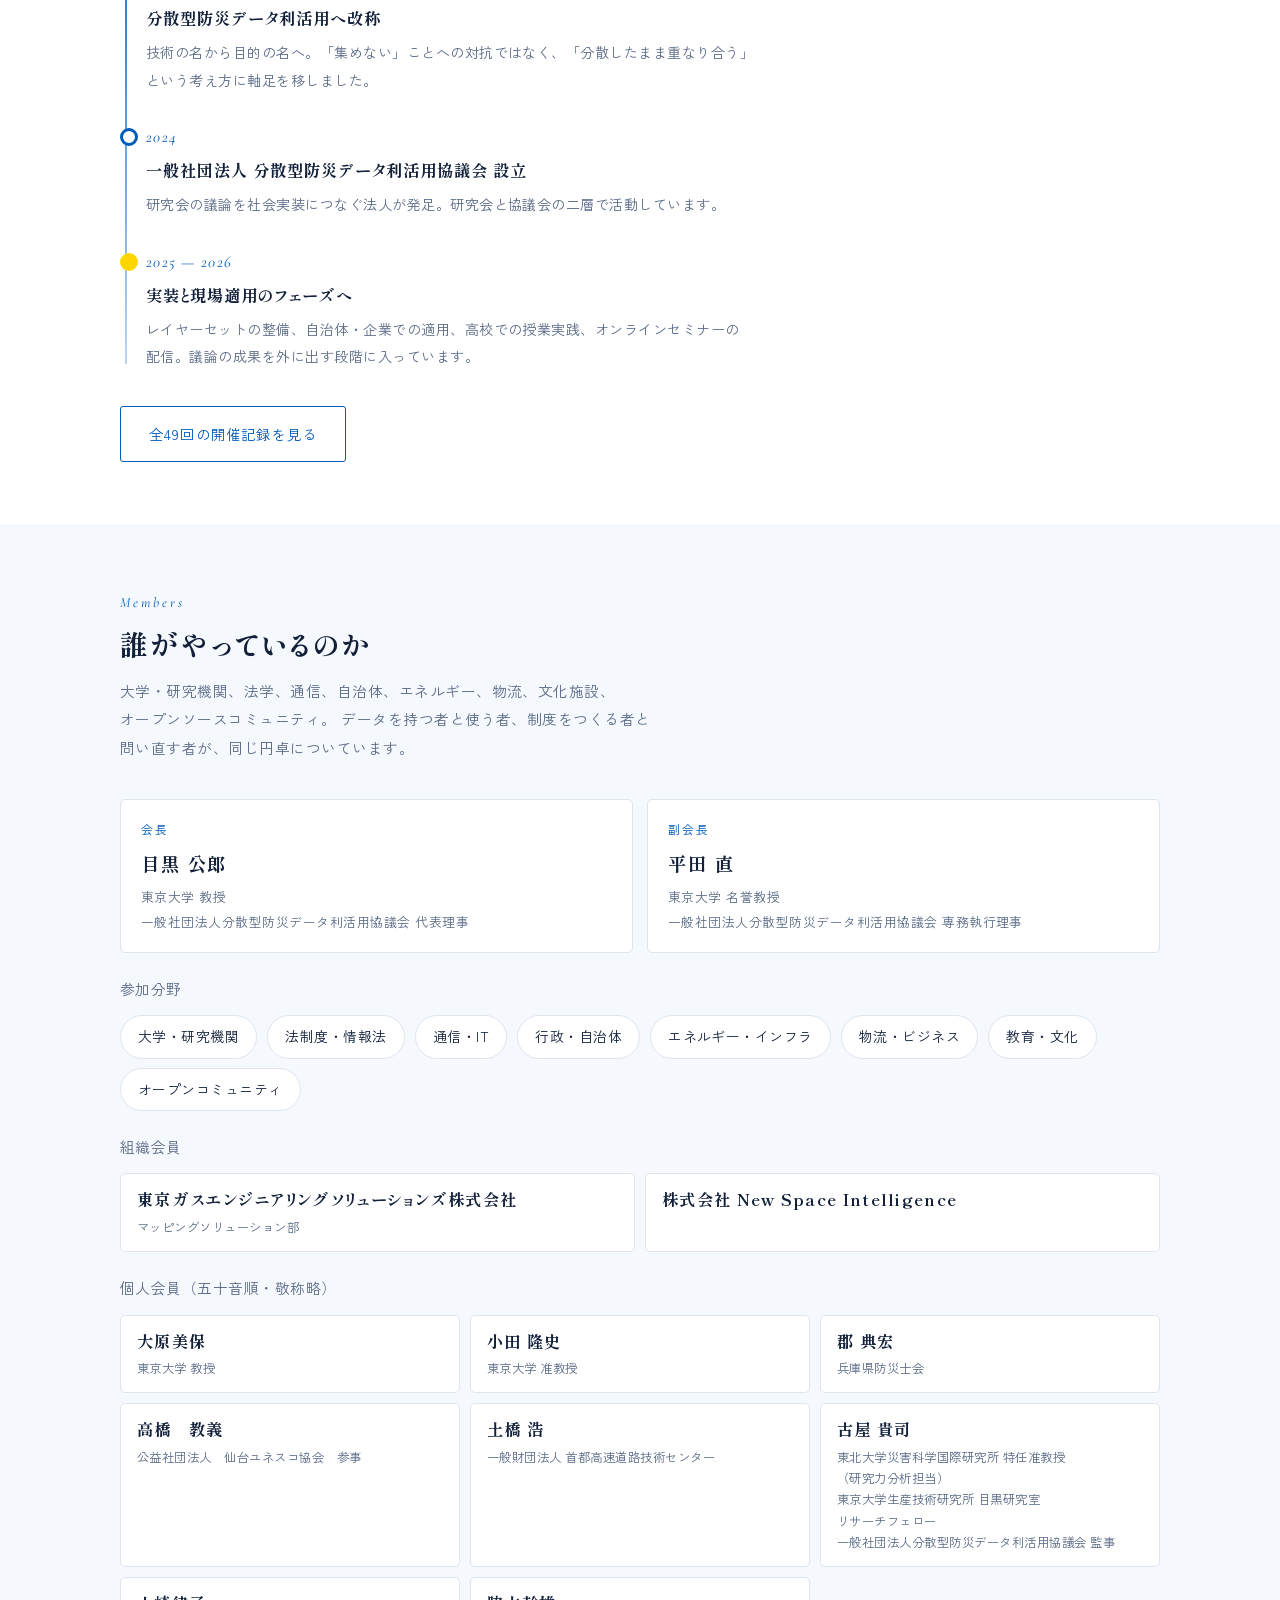
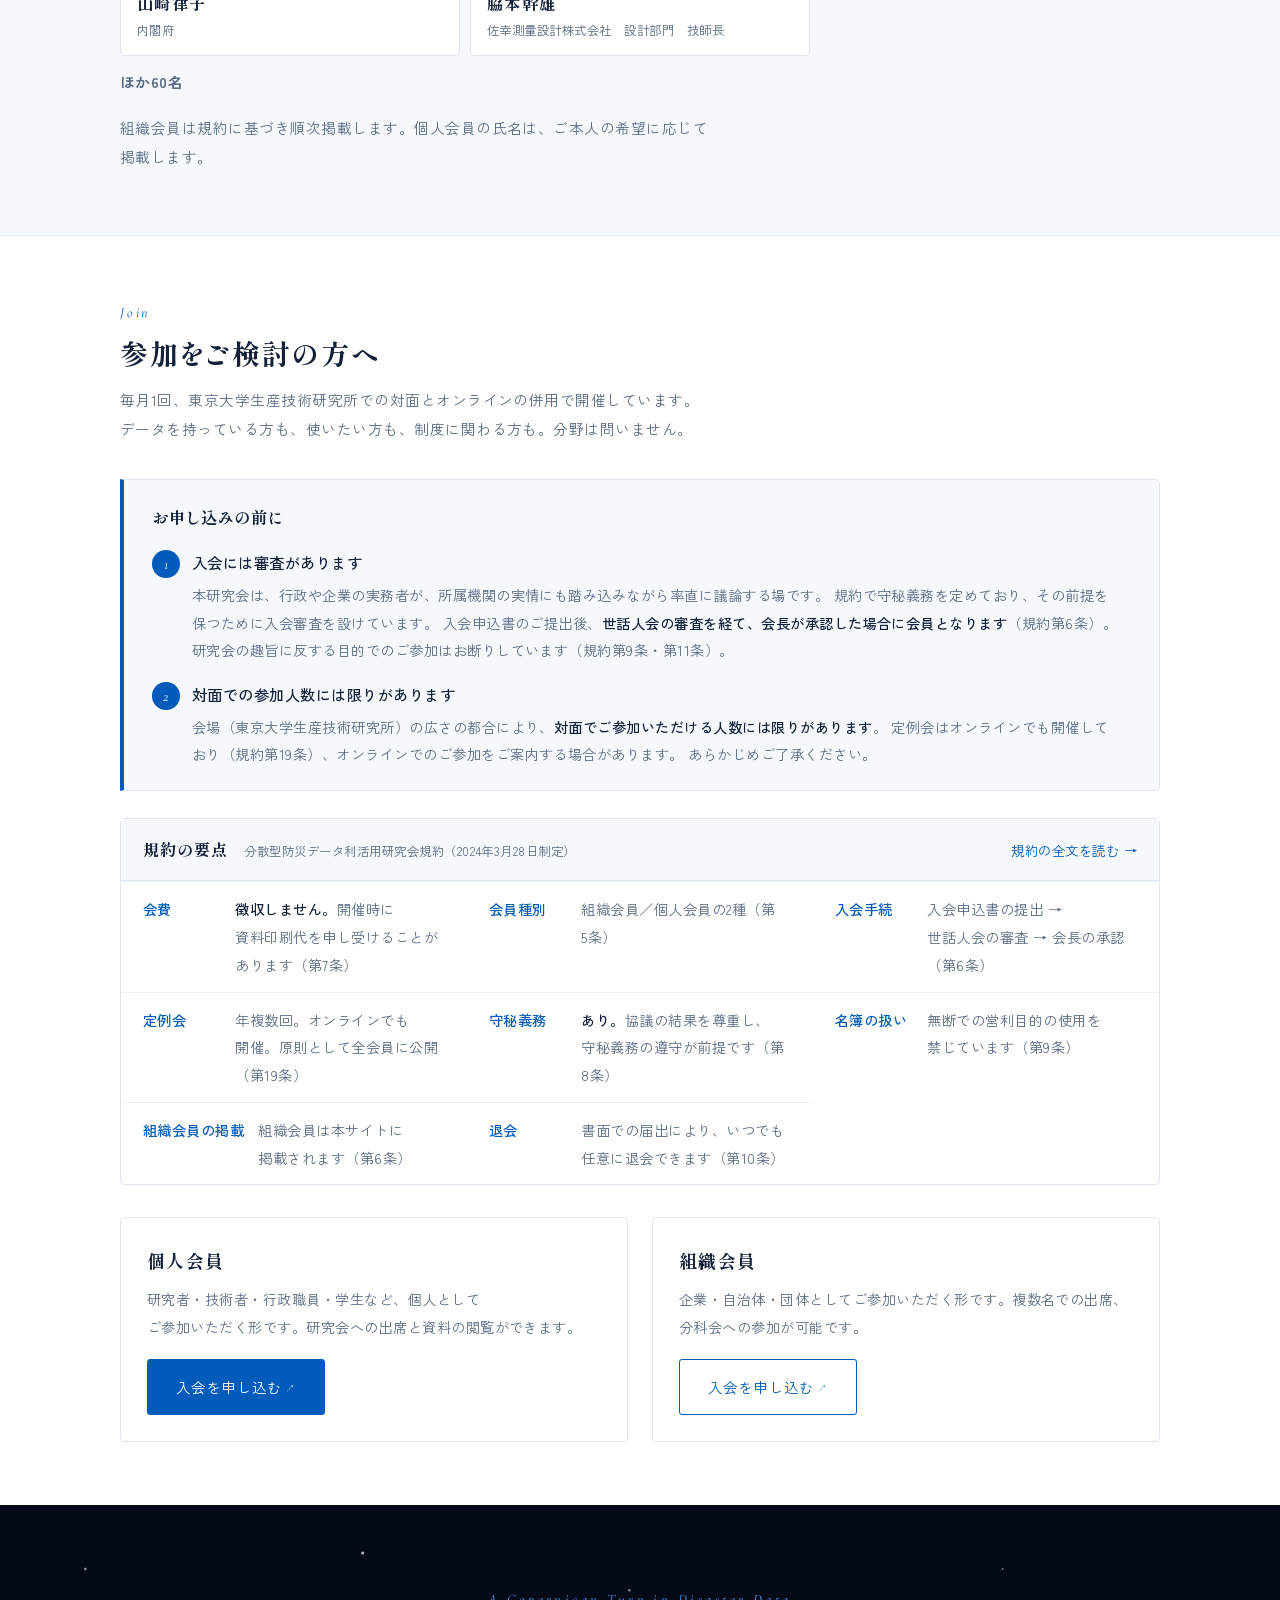
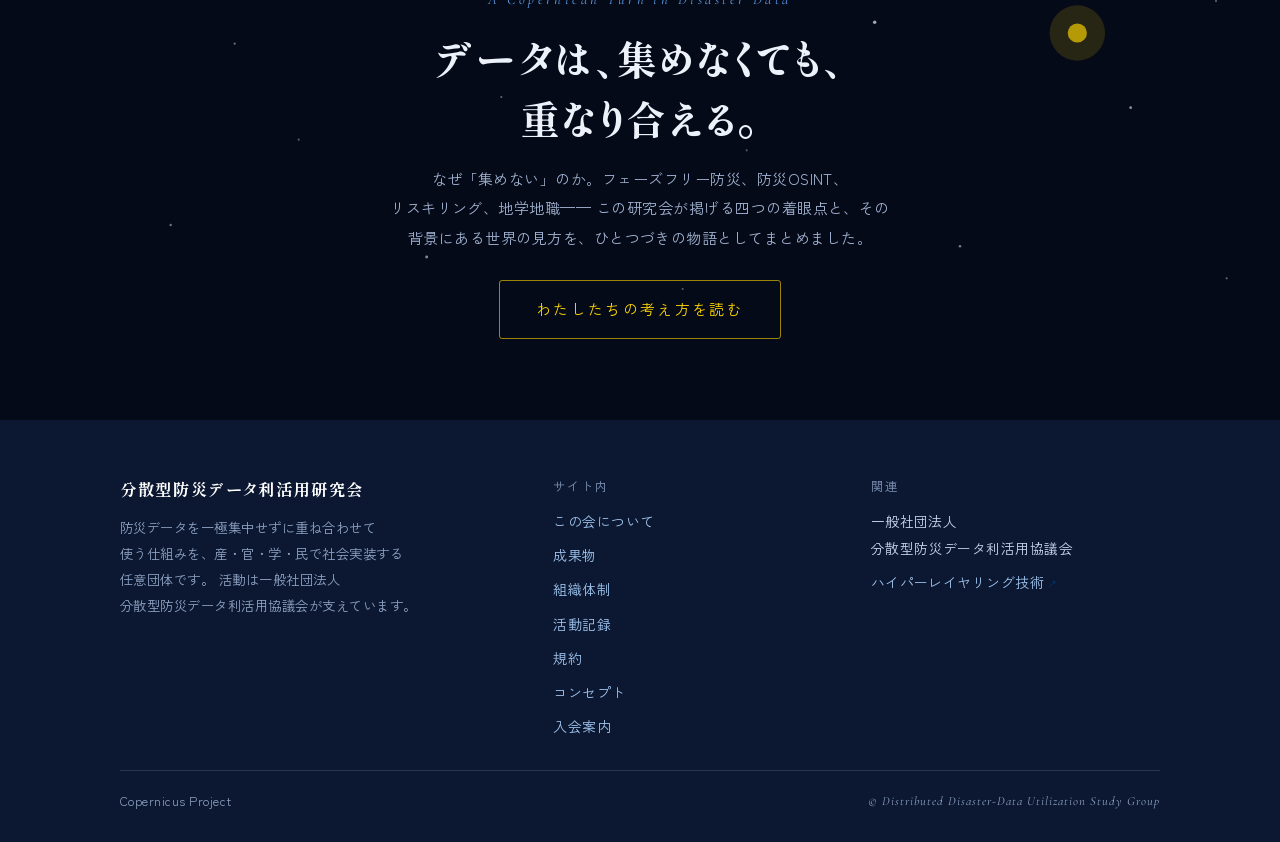
==== commit 5b25eac4: "レイヤーセットの呼び方を「分け方」で揃える リンクは「〜のレイヤーセット（分け方）」の形に統一した。 カッコの中だけを見れば違いが分かる。  ・地震のレイヤーセット（5種）── 目的で分けたもの。変更" ====
--- a/index.html
+++ b/index.html
@@ -248,8 +248,8 @@
           <h3 class="work__t">目的別レイヤーセット</h3>
           <p class="work__d">「何を重ねればよいか」を毎回考えなくて済むよう、目的別の組み合わせを1つのURLにまとめています。避難先・避難経路／広域被害ポテンシャル／交通・サプライチェーン／重要施設／リアルタイム監視の5種を整備中です。</p>
           <a class="work__more" href="layersets.html">地震のレイヤーセット（5種）</a>
-          <a class="work__more" href="layersets.html#storm">風水害の3段階のレイヤーセット</a>
-          <a class="work__more" href="kumamoto.html">令和8年 熊本地震のレイヤーセット</a>
+          <a class="work__more" href="layersets.html#storm">風水害のレイヤーセット（3段階）</a>
+          <a class="work__more" href="kumamoto.html">令和8年 熊本地震のレイヤーセット（2026年7月の事例）</a>
         </div>
       </article>
       <article class="work rv">
